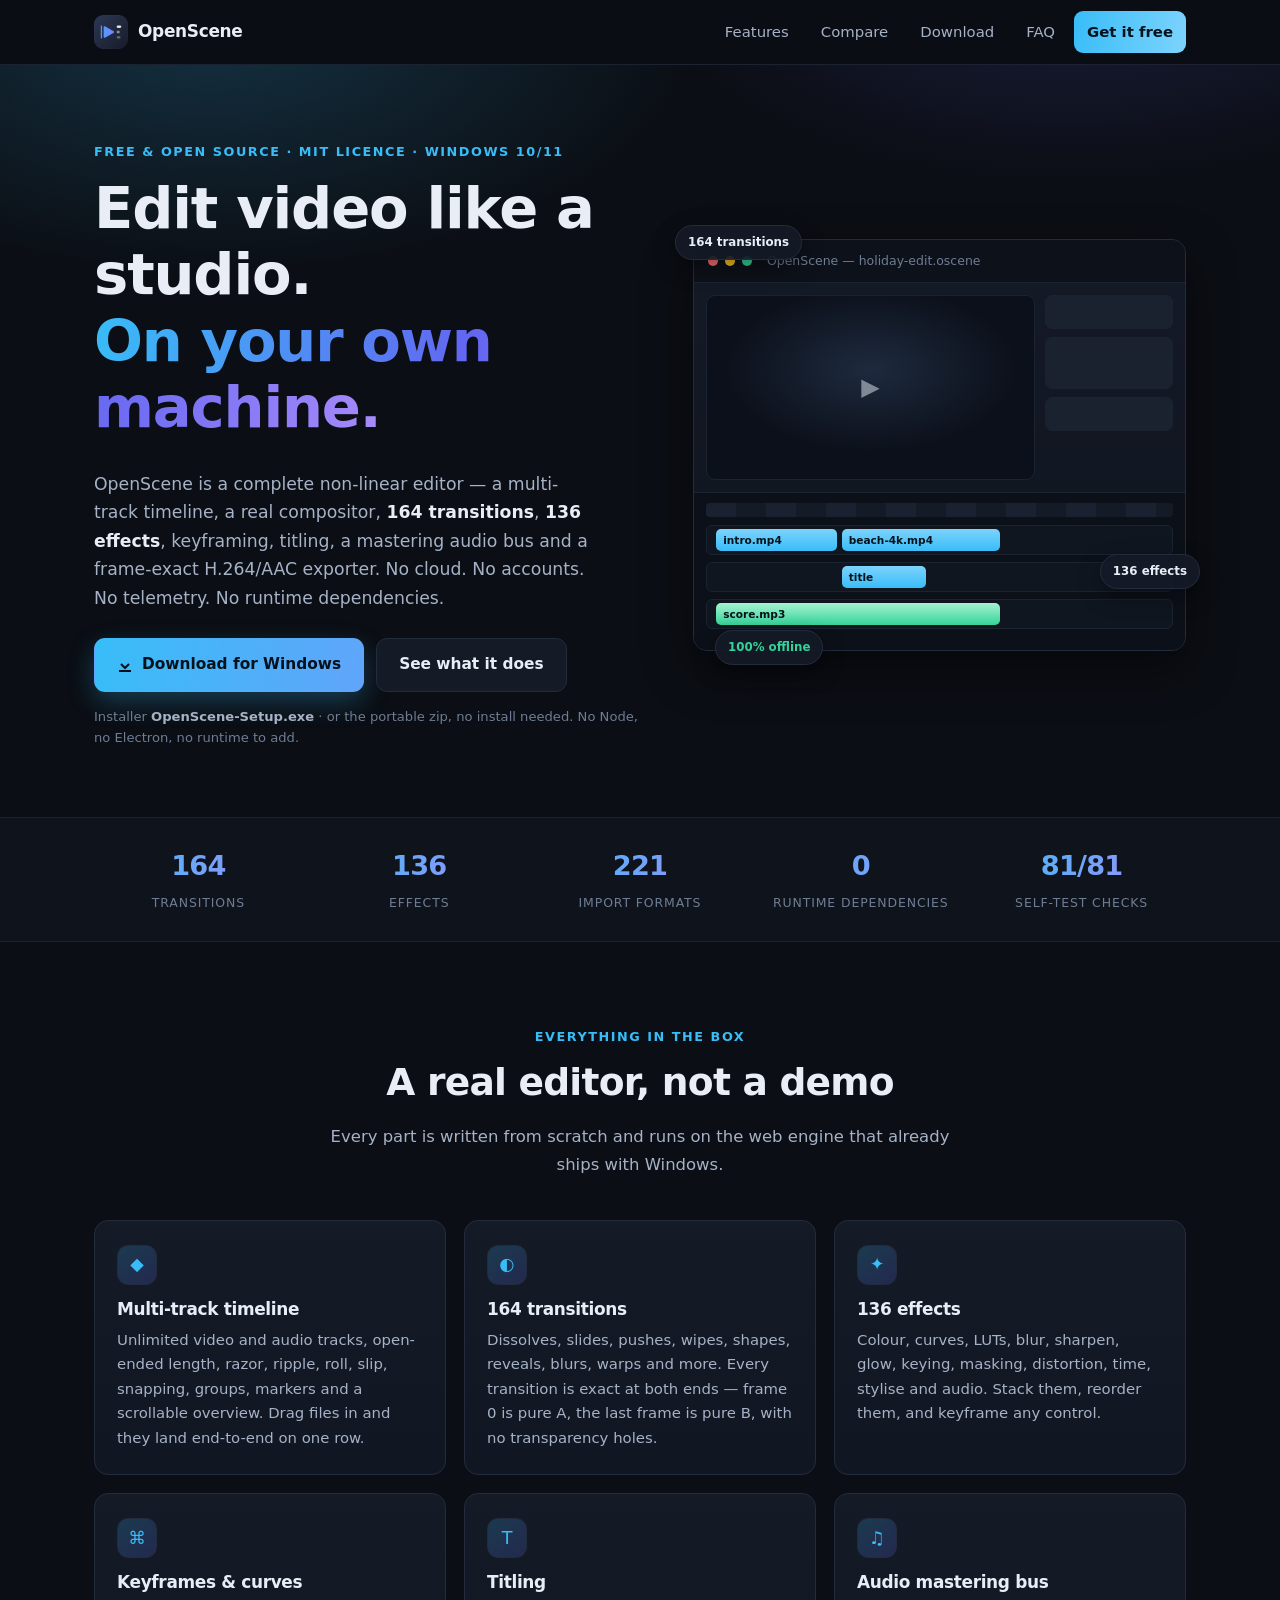
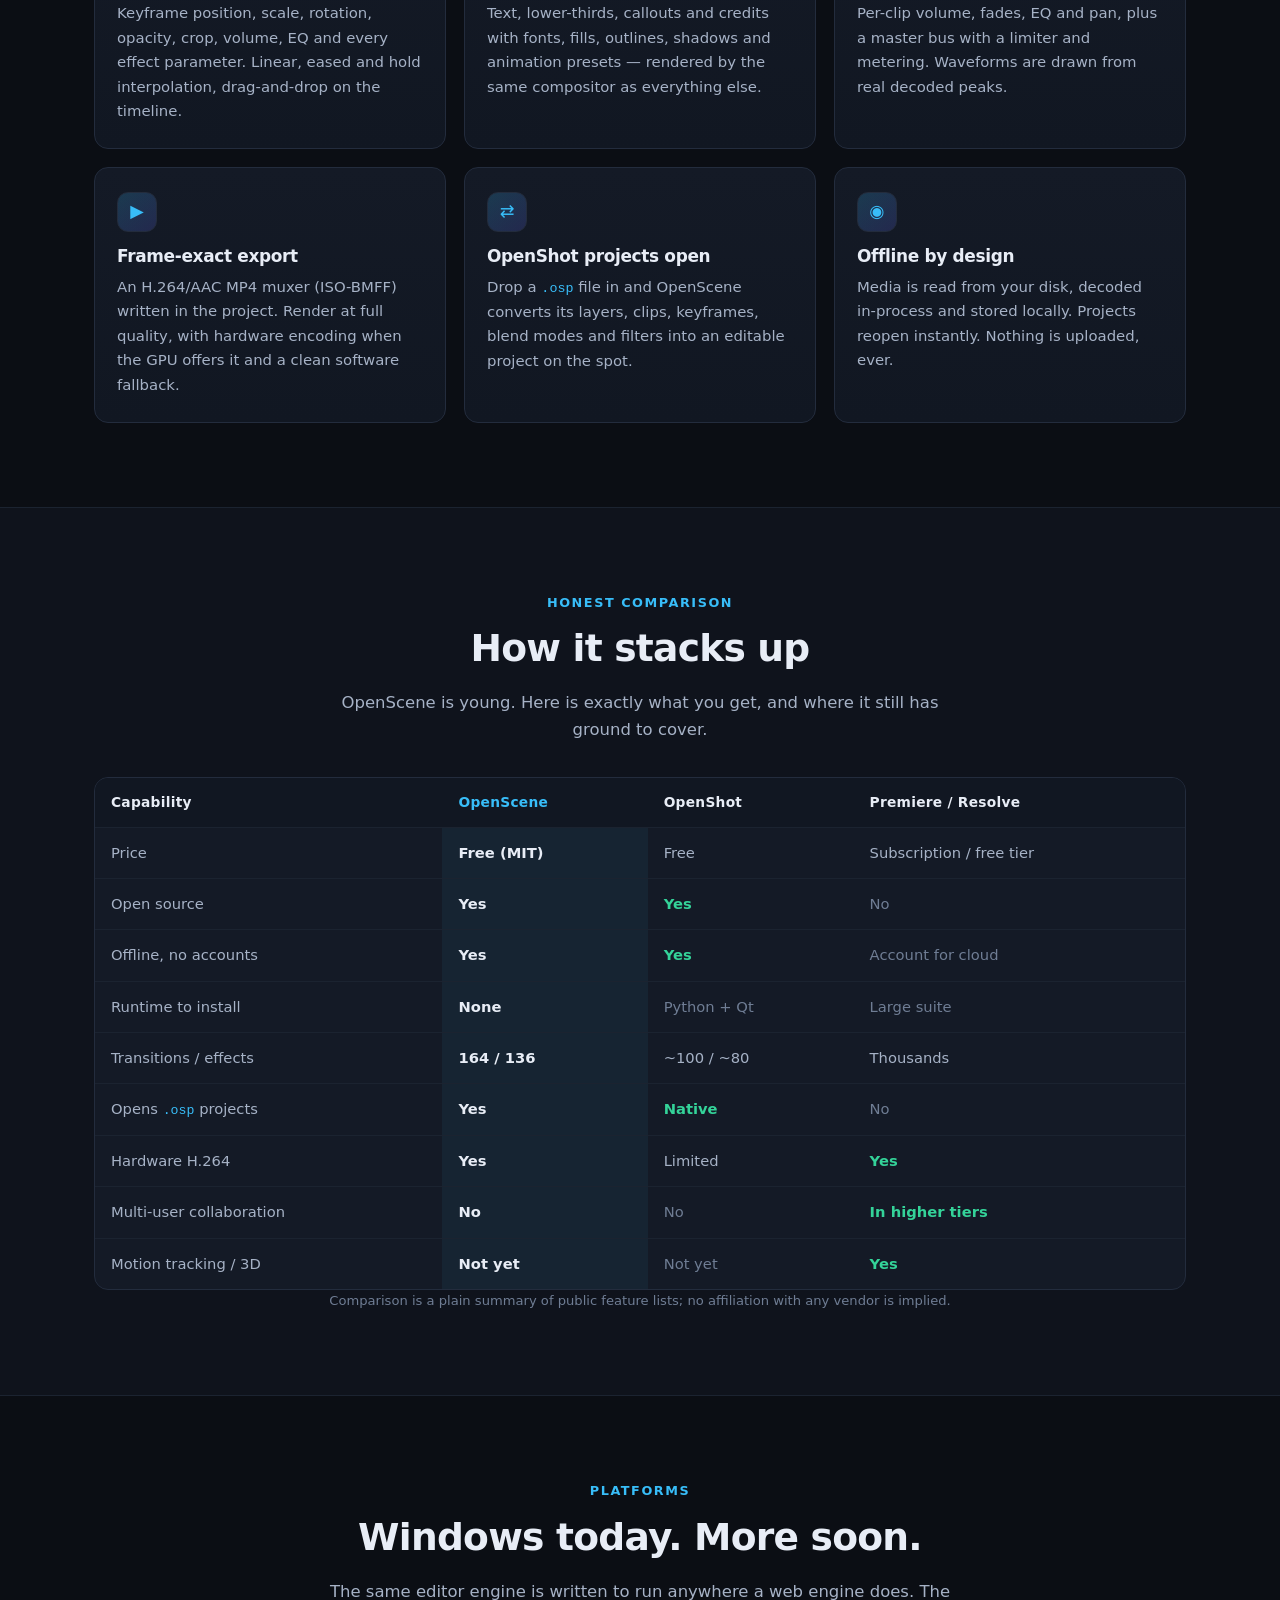
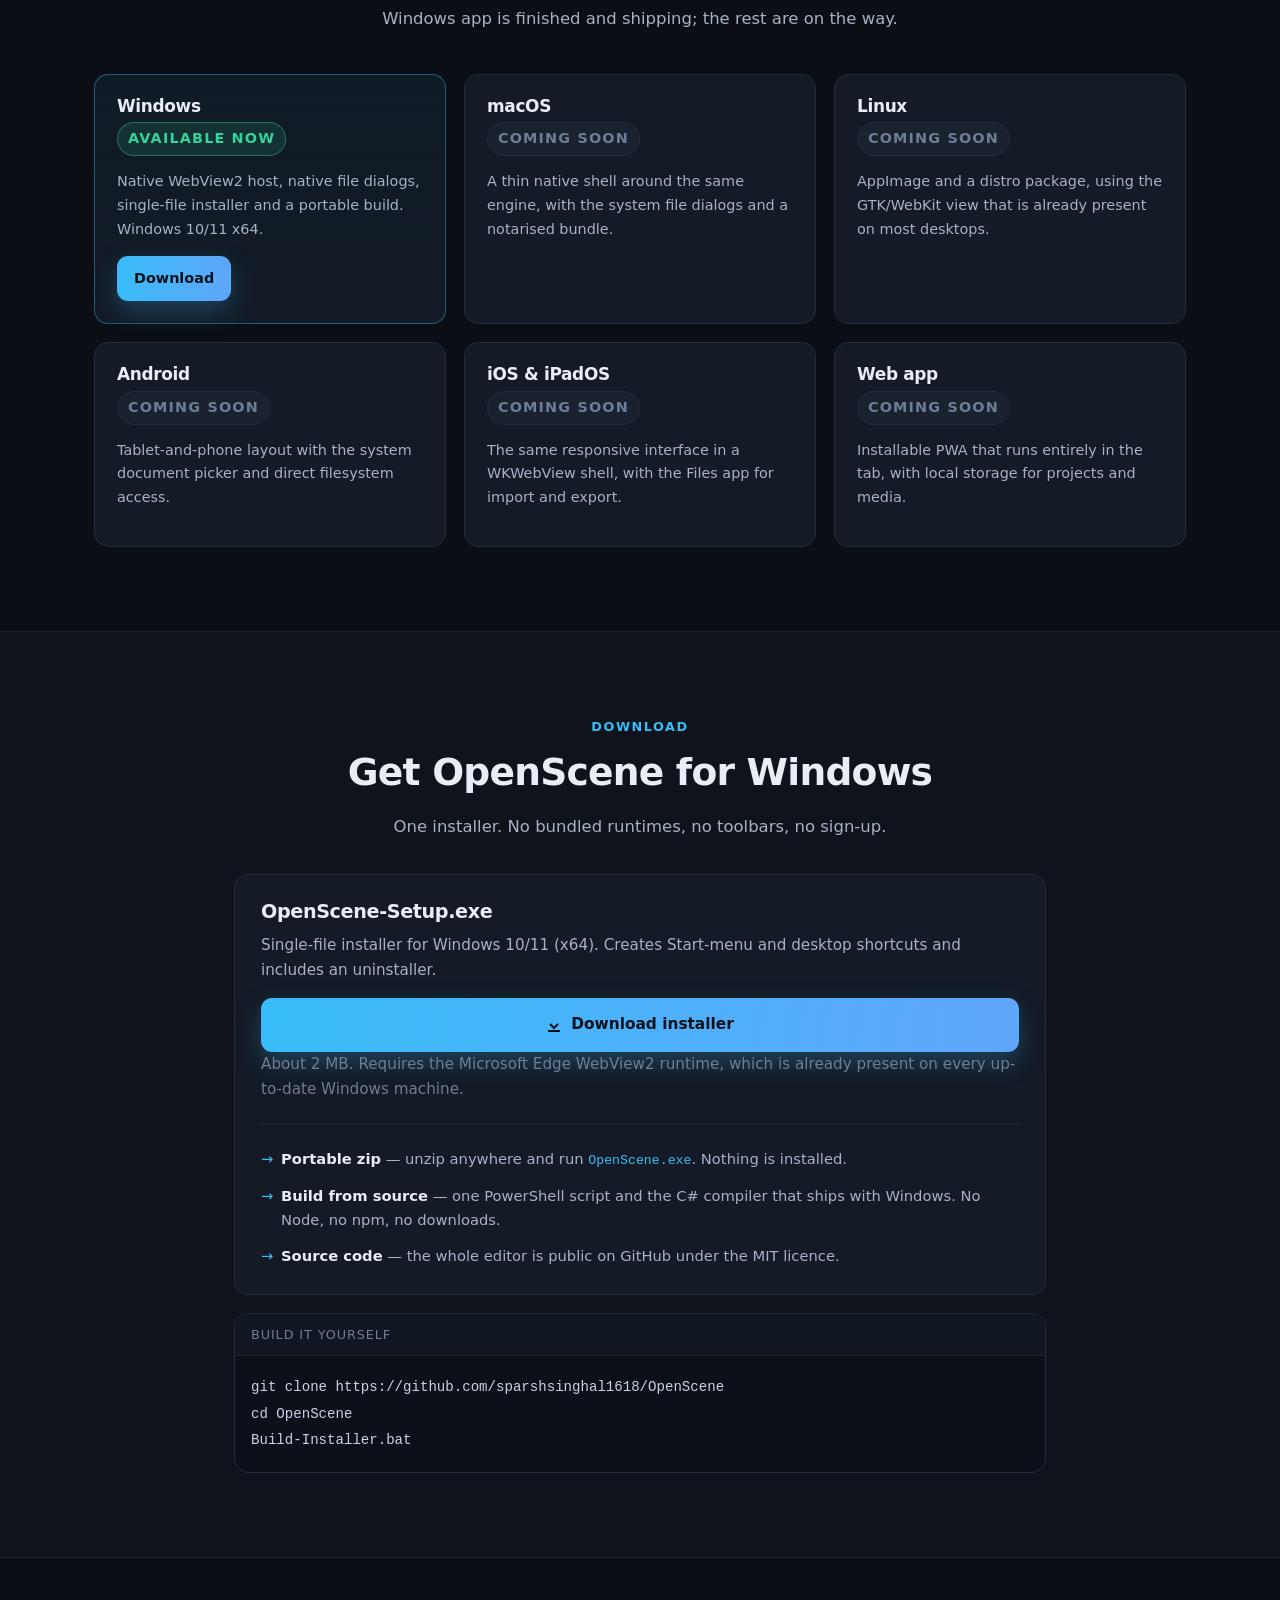
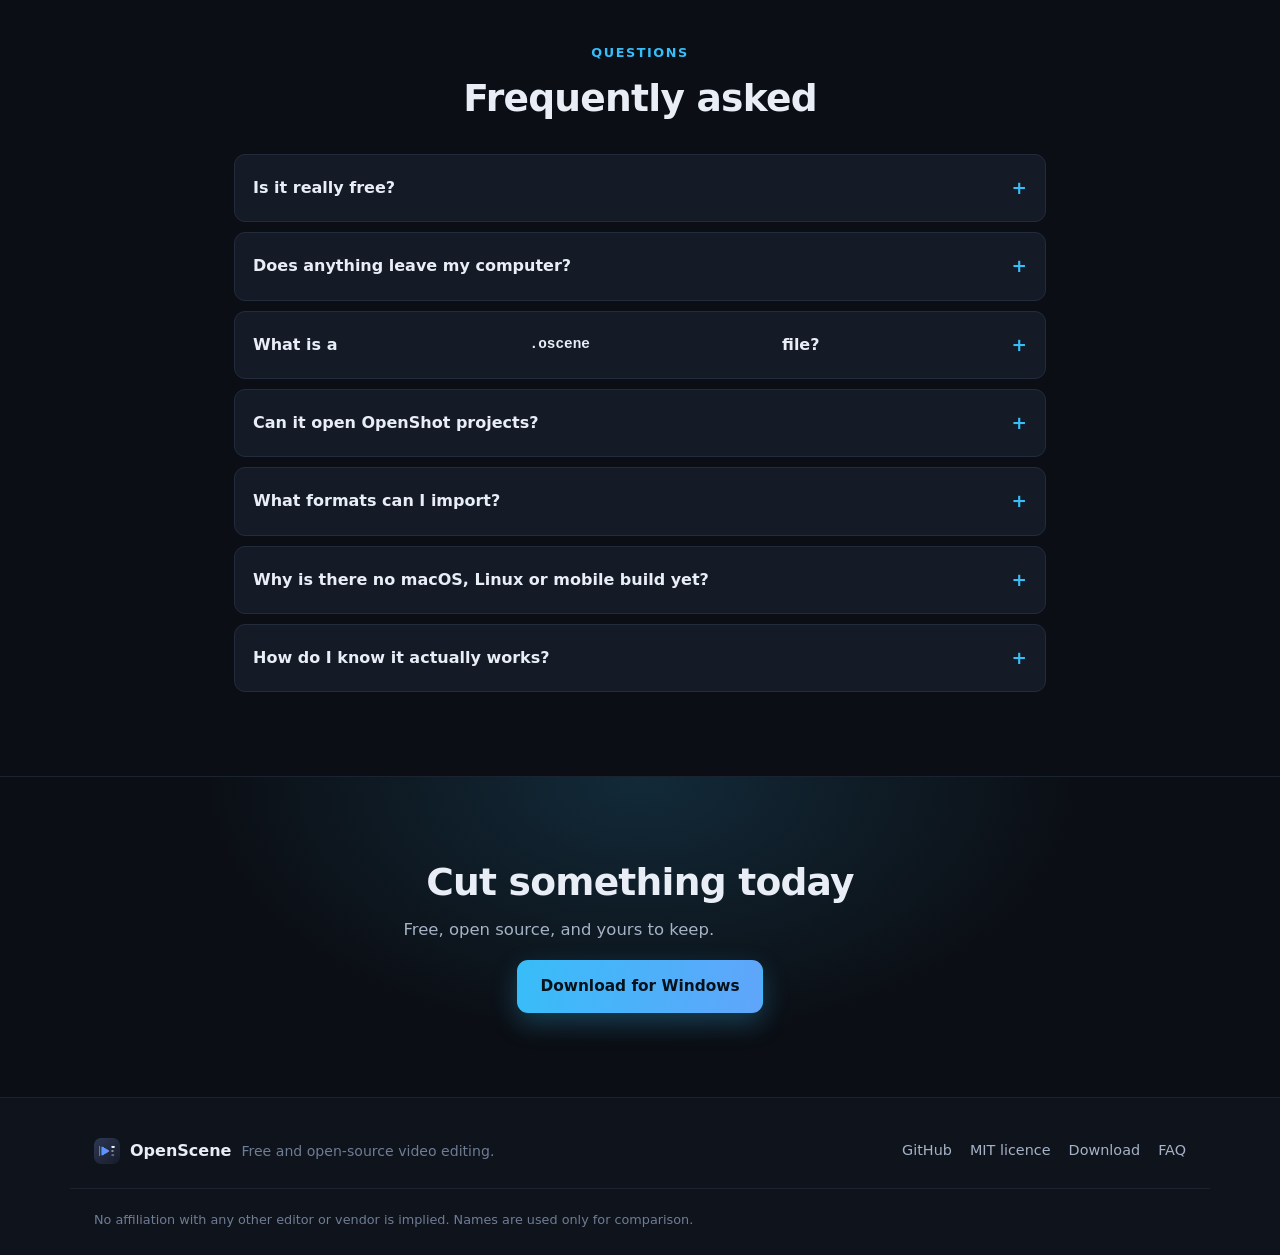
==== docs/index.html @ e3629091 "Move website to docs/ so GitHub Pages can serve it" ====
<!DOCTYPE html>
<html lang="en">
<head>
<meta charset="utf-8" />
<meta name="viewport" content="width=device-width, initial-scale=1, viewport-fit=cover" />
<title>OpenScene — free, open-source video editor for Windows</title>
<meta name="description" content="OpenScene is a free, open-source, professional non-linear video editor for Windows. 164 transitions, 136 effects, keyframing, titling, a mastering audio bus and a frame-exact H.264/AAC exporter — all offline, with zero runtime dependencies." />
<meta name="theme-color" content="#0b0e14" />
<meta property="og:title" content="OpenScene — free, open-source video editor for Windows" />
<meta property="og:description" content="A complete NLE that runs entirely on your PC. No cloud, no accounts, no telemetry, no runtime dependencies." />
<meta property="og:type" content="website" />
<meta property="og:image" content="icons/icon-512.png" />
<link rel="icon" href="icons/favicon-32.png" sizes="32x32" />
<link rel="icon" href="icons/favicon-16.png" sizes="16x16" />
<link rel="apple-touch-icon" href="icons/apple-touch-icon-180.png" />
<link rel="stylesheet" href="site.css" />
</head>
<body>

<a class="skip" href="#main">Skip to content</a>

<header class="top" id="top">
  <div class="wrap top-in">
    <a class="brand" href="#top">
      <img src="icons/icon-192.png" width="34" height="34" alt="" />
      <span class="brand-name">OpenScene</span>
    </a>
    <nav class="nav" aria-label="Primary">
      <a href="#features">Features</a>
      <a href="#compare">Compare</a>
      <a href="#download">Download</a>
      <a href="#faq">FAQ</a>
      <a class="nav-cta" href="#download">Get it free</a>
    </nav>
    <button class="menu-btn" id="menuBtn" aria-expanded="false" aria-controls="mobileNav" aria-label="Open menu">
      <span></span><span></span><span></span>
    </button>
  </div>
  <div class="mobile-nav" id="mobileNav" hidden>
    <a href="#features">Features</a>
    <a href="#compare">Compare</a>
    <a href="#download">Download</a>
    <a href="#faq">FAQ</a>
  </div>
</header>

<main id="main">

<!-- ------------------------------------------------ hero -->
<section class="hero">
  <div class="wrap hero-in">
    <div class="hero-copy">
      <p class="eyebrow">Free &amp; open source · MIT licence · Windows 10/11</p>
      <h1>Edit video like a studio.<br /><span class="grad">On your own machine.</span></h1>
      <p class="lede">
        OpenScene is a complete non-linear editor — a multi-track timeline, a real
        compositor, <b>164 transitions</b>, <b>136 effects</b>, keyframing, titling, a
        mastering audio bus and a frame-exact H.264/AAC exporter. No cloud. No accounts.
        No telemetry. No runtime dependencies.
      </p>
      <div class="hero-actions">
        <a class="btn primary" href="#download">
          <svg viewBox="0 0 16 16" width="16" height="16" aria-hidden="true"><path fill="currentColor" d="M8 1v8.6L4.7 6.3 3.3 7.7 8 12.4l4.7-4.7-1.4-1.4L8 9.6V1zM2 13h12v2H2z"/></svg>
          Download for Windows
        </a>
        <a class="btn ghost" href="#features">See what it does</a>
      </div>
      <p class="micro">Installer <b>OpenScene-Setup.exe</b> · or the portable zip, no install needed. No Node, no Electron, no runtime to add.</p>
    </div>

    <div class="hero-art" aria-hidden="true">
      <div class="app-mock">
        <div class="mock-bar"><i></i><i></i><i></i><span>OpenScene — holiday-edit.oscene</span></div>
        <div class="mock-body">
          <div class="mock-preview"><span class="play">▶</span></div>
          <div class="mock-side">
            <div class="mrow"></div><div class="mrow"></div><div class="mrow"></div>
          </div>
        </div>
        <div class="mock-tl">
          <div class="tk"></div>
          <div class="track"><span class="clip v" style="left:2%;width:26%">intro.mp4</span><span class="clip v" style="left:29%;width:34%">beach-4k.mp4</span></div>
          <div class="track"><span class="clip v" style="left:29%;width:18%">title</span></div>
          <div class="track"><span class="clip a" style="left:2%;width:61%">score.mp3</span></div>
        </div>
      </div>
      <div class="badge-float b1">164 transitions</div>
      <div class="badge-float b2">136 effects</div>
      <div class="badge-float b3">100% offline</div>
    </div>
  </div>
</section>

<!-- ------------------------------------------------ stats strip -->
<section class="strip">
  <div class="wrap strip-in">
    <div><b>164</b><span>transitions</span></div>
    <div><b>136</b><span>effects</span></div>
    <div><b>221</b><span>import formats</span></div>
    <div><b>0</b><span>runtime dependencies</span></div>
    <div><b>81/81</b><span>self-test checks</span></div>
  </div>
</section>

<!-- ------------------------------------------------ features -->
<section class="section" id="features">
  <div class="wrap">
    <p class="eyebrow center">Everything in the box</p>
    <h2 class="center">A real editor, not a demo</h2>
    <p class="sub center">Every part is written from scratch and runs on the web engine that already ships with Windows.</p>

    <div class="grid">
      <article class="card">
        <div class="ico">◆</div>
        <h3>Multi-track timeline</h3>
        <p>Unlimited video and audio tracks, open-ended length, razor, ripple, roll, slip, snapping, groups, markers and a scrollable overview. Drag files in and they land end-to-end on one row.</p>
      </article>
      <article class="card">
        <div class="ico">◐</div>
        <h3>164 transitions</h3>
        <p>Dissolves, slides, pushes, wipes, shapes, reveals, blurs, warps and more. Every transition is exact at both ends — frame 0 is pure A, the last frame is pure B, with no transparency holes.</p>
      </article>
      <article class="card">
        <div class="ico">✦</div>
        <h3>136 effects</h3>
        <p>Colour, curves, LUTs, blur, sharpen, glow, keying, masking, distortion, time, stylise and audio. Stack them, reorder them, and keyframe any control.</p>
      </article>
      <article class="card">
        <div class="ico">⌘</div>
        <h3>Keyframes &amp; curves</h3>
        <p>Keyframe position, scale, rotation, opacity, crop, volume, EQ and every effect parameter. Linear, eased and hold interpolation, drag-and-drop on the timeline.</p>
      </article>
      <article class="card">
        <div class="ico">T</div>
        <h3>Titling</h3>
        <p>Text, lower-thirds, callouts and credits with fonts, fills, outlines, shadows and animation presets — rendered by the same compositor as everything else.</p>
      </article>
      <article class="card">
        <div class="ico">♫</div>
        <h3>Audio mastering bus</h3>
        <p>Per-clip volume, fades, EQ and pan, plus a master bus with a limiter and metering. Waveforms are drawn from real decoded peaks.</p>
      </article>
      <article class="card">
        <div class="ico">▶</div>
        <h3>Frame-exact export</h3>
        <p>An H.264/AAC MP4 muxer (ISO-BMFF) written in the project. Render at full quality, with hardware encoding when the GPU offers it and a clean software fallback.</p>
      </article>
      <article class="card">
        <div class="ico">⇄</div>
        <h3>OpenShot projects open</h3>
        <p>Drop a <code>.osp</code> file in and OpenScene converts its layers, clips, keyframes, blend modes and filters into an editable project on the spot.</p>
      </article>
      <article class="card">
        <div class="ico">◉</div>
        <h3>Offline by design</h3>
        <p>Media is read from your disk, decoded in-process and stored locally. Projects reopen instantly. Nothing is uploaded, ever.</p>
      </article>
    </div>
  </div>
</section>

<!-- ------------------------------------------------ compare -->
<section class="section alt" id="compare">
  <div class="wrap">
    <p class="eyebrow center">Honest comparison</p>
    <h2 class="center">How it stacks up</h2>
    <p class="sub center">OpenScene is young. Here is exactly what you get, and where it still has ground to cover.</p>
    <div class="tablewrap">
      <table class="cmp">
        <thead>
          <tr><th>Capability</th><th class="us">OpenScene</th><th>OpenShot</th><th>Premiere / Resolve</th></tr>
        </thead>
        <tbody>
          <tr><td>Price</td><td class="us">Free (MIT)</td><td>Free</td><td>Subscription / free tier</td></tr>
          <tr><td>Open source</td><td class="us yes">Yes</td><td class="yes">Yes</td><td class="no">No</td></tr>
          <tr><td>Offline, no accounts</td><td class="us yes">Yes</td><td class="yes">Yes</td><td class="no dont">Account for cloud</td></tr>
          <tr><td>Runtime to install</td><td class="us yes">None</td><td class="no">Python + Qt</td><td class="no">Large suite</td></tr>
          <tr><td>Transitions / effects</td><td class="us">164 / 136</td><td>~100 / ~80</td><td>Thousands</td></tr>
          <tr><td>Opens <code>.osp</code> projects</td><td class="us yes">Yes</td><td class="yes">Native</td><td class="no">No</td></tr>
          <tr><td>Hardware H.264</td><td class="us yes">Yes</td><td>Limited</td><td class="yes">Yes</td></tr>
          <tr><td>Multi-user collaboration</td><td class="us no">No</td><td class="no">No</td><td class="yes">In higher tiers</td></tr>
          <tr><td>Motion tracking / 3D</td><td class="us no">Not yet</td><td class="no">Not yet</td><td class="yes">Yes</td></tr>
        </tbody>
      </table>
    </div>
    <p class="micro center">Comparison is a plain summary of public feature lists; no affiliation with any vendor is implied.</p>
  </div>
</section>

<!-- ------------------------------------------------ platforms -->
<section class="section" id="platforms">
  <div class="wrap">
    <p class="eyebrow center">Platforms</p>
    <h2 class="center">Windows today. More soon.</h2>
    <p class="sub center">The same editor engine is written to run anywhere a web engine does. The Windows app is finished and shipping; the rest are on the way.</p>
    <div class="plats">
      <div class="plat ready">
        <h3>Windows</h3>
        <p class="tag ok">Available now</p>
        <p>Native WebView2 host, native file dialogs, single-file installer and a portable build. Windows 10/11 x64.</p>
        <a class="btn small primary" href="#download">Download</a>
      </div>
      <div class="plat">
        <h3>macOS</h3>
        <p class="tag">Coming soon</p>
        <p>A thin native shell around the same engine, with the system file dialogs and a notarised bundle.</p>
      </div>
      <div class="plat">
        <h3>Linux</h3>
        <p class="tag">Coming soon</p>
        <p>AppImage and a distro package, using the GTK/WebKit view that is already present on most desktops.</p>
      </div>
      <div class="plat">
        <h3>Android</h3>
        <p class="tag">Coming soon</p>
        <p>Tablet-and-phone layout with the system document picker and direct filesystem access.</p>
      </div>
      <div class="plat">
        <h3>iOS &amp; iPadOS</h3>
        <p class="tag">Coming soon</p>
        <p>The same responsive interface in a WKWebView shell, with the Files app for import and export.</p>
      </div>
      <div class="plat">
        <h3>Web app</h3>
        <p class="tag">Coming soon</p>
        <p>Installable PWA that runs entirely in the tab, with local storage for projects and media.</p>
      </div>
    </div>
  </div>
</section>

<!-- ------------------------------------------------ download -->
<section class="section alt" id="download">
  <div class="wrap narrow">
    <p class="eyebrow center">Download</p>
    <h2 class="center">Get OpenScene for Windows</h2>
    <p class="sub center">One installer. No bundled runtimes, no toolbars, no sign-up.</p>

    <div class="dl">
      <div class="dl-main">
        <h3>OpenScene-Setup.exe</h3>
        <p>Single-file installer for Windows 10/11 (x64). Creates Start-menu and desktop shortcuts and includes an uninstaller.</p>
        <a class="btn primary wide" href="https://github.com/sparshsinghal1618/OpenScene/releases/latest">
          <svg viewBox="0 0 16 16" width="16" height="16" aria-hidden="true"><path fill="currentColor" d="M8 1v8.6L4.7 6.3 3.3 7.7 8 12.4l4.7-4.7-1.4-1.4L8 9.6V1zM2 13h12v2H2z"/></svg>
          Download installer
        </a>
        <p class="micro">About 2 MB. Requires the Microsoft Edge WebView2 runtime, which is already present on every up-to-date Windows machine.</p>
      </div>
      <ul class="dl-alt">
        <li><b>Portable zip</b> — unzip anywhere and run <code>OpenScene.exe</code>. Nothing is installed.</li>
        <li><b>Build from source</b> — one PowerShell script and the C# compiler that ships with Windows. No Node, no npm, no downloads.</li>
        <li><b>Source code</b> — the whole editor is public on GitHub under the MIT licence.</li>
      </ul>
    </div>

    <div class="cmd">
      <div class="cmd-head"><span>Build it yourself</span></div>
      <pre><code>git clone https://github.com/sparshsinghal1618/OpenScene
cd OpenScene
Build-Installer.bat</code></pre>
    </div>
  </div>
</section>

<!-- ------------------------------------------------ faq -->
<section class="section" id="faq">
  <div class="wrap narrow">
    <p class="eyebrow center">Questions</p>
    <h2 class="center">Frequently asked</h2>
    <div class="faq">
      <details>
        <summary>Is it really free?</summary>
        <p>Yes. OpenScene is released under the MIT licence. Use it commercially, modify it, ship it — no cost and no permission needed.</p>
      </details>
      <details>
        <summary>Does anything leave my computer?</summary>
        <p>No. OpenScene never makes a network request. Media is read from your disk, decoded in-process, and stored locally so projects reopen instantly.</p>
      </details>
      <details>
        <summary>What is a <code>.oscene</code> file?</summary>
        <p>It is OpenScene's own project format — plain JSON, so it is inspectable and diff-friendly. Older <code>.osceneproj</code> files still open.</p>
      </details>
      <details>
        <summary>Can it open OpenShot projects?</summary>
        <p>Yes. Open a <code>.osp</code> file and OpenScene converts its layers, clips, keyframes, blend modes and filters into an editable project. Anything it cannot map is counted and reported rather than silently dropped.</p>
      </details>
      <details>
        <summary>What formats can I import?</summary>
        <p>Every container and codec the underlying web engine can decode — 221 extensions across video, audio and images, with a clear message when a codec is genuinely unsupported. Just drop files onto the window.</p>
      </details>
      <details>
        <summary>Why is there no macOS, Linux or mobile build yet?</summary>
        <p>The editor engine is written to be platform-neutral and already runs in a plain browser tab. Those targets need their own thin native shells and, for the mobile stores, signing and store review. They are marked coming soon on this page.</p>
      </details>
      <details>
        <summary>How do I know it actually works?</summary>
        <p>It ships with an end-to-end acceptance suite that exercises the model, the compositor, the exporter, the muxer and the project formats. It currently reports 81 passed, 0 failed — you can run it from the Help menu.</p>
      </details>
    </div>
  </div>
</section>

<!-- ------------------------------------------------ cta -->
<section class="cta">
  <div class="wrap narrow center">
    <h2>Cut something today</h2>
    <p class="sub">Free, open source, and yours to keep.</p>
    <a class="btn primary" href="#download">Download for Windows</a>
  </div>
</section>

</main>

<footer class="foot">
  <div class="wrap foot-in">
    <div class="foot-brand">
      <img src="icons/icon-192.png" width="26" height="26" alt="" />
      <b>OpenScene</b>
      <span>Free and open-source video editing.</span>
    </div>
    <div class="foot-links">
      <a href="https://github.com/sparshsinghal1618/OpenScene">GitHub</a>
      <a href="https://github.com/sparshsinghal1618/OpenScene/blob/master/LICENSE">MIT licence</a>
      <a href="#download">Download</a>
      <a href="#faq">FAQ</a>
    </div>
  </div>
  <div class="wrap foot-fine">
    <p>No affiliation with any other editor or vendor is implied. Names are used only for comparison.</p>
  </div>
</footer>

<script>
(function () {
  var btn = document.getElementById('menuBtn');
  var nav = document.getElementById('mobileNav');
  if (btn && nav) {
    btn.addEventListener('click', function () {
      var open = nav.hasAttribute('hidden');
      if (open) { nav.removeAttribute('hidden'); } else { nav.setAttribute('hidden', ''); }
      btn.setAttribute('aria-expanded', open ? 'true' : 'false');
    });
    nav.addEventListener('click', function (e) {
      if (e.target.tagName === 'A') { nav.setAttribute('hidden', ''); btn.setAttribute('aria-expanded', 'false'); }
    });
  }
  // Reveal on scroll
  var io = 'IntersectionObserver' in window ? new IntersectionObserver(function (es) {
    es.forEach(function (e) { if (e.isIntersecting) { e.target.classList.add('in'); io.unobserve(e.target); } });
  }, { rootMargin: '0px 0px -8% 0px' }) : null;
  document.querySelectorAll('.card, .plat, .faq details, .dl, .cmp').forEach(function (el) {
    if (!io) { el.classList.add('in'); return; }
    el.classList.add('reveal'); io.observe(el);
  });
})();
</script>
</body>
</html>
---- docs/site.css ----
/* ============================================================
   OpenScene website
   Plain CSS, no frameworks, no build step.
   ============================================================ */

:root {
  --bg:        #0b0e14;
  --bg-2:      #0f131c;
  --panel:     #141a26;
  --panel-2:   #1a2230;
  --line:      #232c3d;
  --line-soft: #1b2330;
  --ink:       #e8edf6;
  --ink-2:     #a6b2c6;
  --ink-3:     #6f7d94;
  --brand:     #38bdf8;
  --brand-2:   #6366f1;
  --accent:    #f59e0b;
  --ok:        #34d399;
  --radius:    14px;
  --shadow:    0 18px 50px rgba(0,0,0,.45);
  --wrap:      1140px;
}

* { box-sizing: border-box; }

html { scroll-behavior: smooth; -webkit-text-size-adjust: 100%; }

body {
  margin: 0;
  background: var(--bg);
  color: var(--ink);
  font: 16px/1.65 "Segoe UI", Inter, system-ui, -apple-system, "Helvetica Neue", Arial, sans-serif;
  font-synthesis-weight: none;
  -webkit-font-smoothing: antialiased;
  overflow-x: hidden;
}

img { max-width: 100%; display: block; }
a { color: inherit; text-decoration: none; }
code { font-family: "Cascadia Code", Consolas, "SF Mono", Menlo, monospace; font-size: .9em; }

h1, h2, h3 { line-height: 1.15; margin: 0 0 .5em; letter-spacing: -.02em; }
h1 { font-size: clamp(2.1rem, 5.4vw, 3.6rem); font-weight: 800; }
h2 { font-size: clamp(1.6rem, 3.4vw, 2.35rem); font-weight: 800; }
h3 { font-size: 1.06rem; font-weight: 700; }
p  { margin: 0 0 1em; color: var(--ink-2); }

.wrap { width: 100%; max-width: var(--wrap); margin: 0 auto; padding: 0 24px; }
.wrap.narrow { max-width: 860px; }
.center { text-align: center; }
.grad {
  background: linear-gradient(100deg, var(--brand), var(--brand-2) 55%, #a78bfa);
  -webkit-background-clip: text; background-clip: text; color: transparent;
}

.skip {
  position: absolute; left: -999px; top: 0; z-index: 100;
  background: var(--brand); color: #06121c; padding: 10px 16px; border-radius: 0 0 8px 0;
}
.skip:focus { left: 0; }

:focus-visible { outline: 2px solid var(--brand); outline-offset: 3px; border-radius: 6px; }

/* ------------------------------------------------ header */
.top {
  position: sticky; top: 0; z-index: 50;
  background: rgba(11,14,20,.82);
  backdrop-filter: saturate(150%) blur(12px);
  -webkit-backdrop-filter: saturate(150%) blur(12px);
  border-bottom: 1px solid var(--line-soft);
}
.top-in { display: flex; align-items: center; gap: 20px; height: 64px; }
.brand { display: flex; align-items: center; gap: 10px; font-weight: 800; letter-spacing: -.02em; }
.brand img { border-radius: 9px; }
.brand-name { font-size: 1.06rem; }

.nav { margin-left: auto; display: flex; align-items: center; gap: 6px; }
.nav a {
  padding: 9px 13px; border-radius: 9px; font-size: .93rem; color: var(--ink-2);
  transition: color .16s, background .16s;
}
.nav a:hover { color: var(--ink); background: var(--panel); }
.nav-cta {
  color: #05121b !important; font-weight: 700;
  background: linear-gradient(100deg, var(--brand), #7dd3fc) !important;
}
.nav-cta:hover { filter: brightness(1.07); }

.menu-btn {
  margin-left: auto; display: none; flex-direction: column; gap: 4px;
  background: var(--panel); border: 1px solid var(--line); border-radius: 9px;
  padding: 10px; cursor: pointer;
}
.menu-btn span { display: block; width: 18px; height: 2px; background: var(--ink-2); border-radius: 2px; }

.mobile-nav {
  display: none; flex-direction: column; gap: 2px;
  padding: 10px 24px 18px; border-top: 1px solid var(--line-soft);
  background: var(--bg-2);
}
.mobile-nav a { padding: 12px 4px; border-radius: 8px; color: var(--ink-2); }
.mobile-nav a:hover { background: var(--panel); color: var(--ink); }

/* ------------------------------------------------ buttons */
.btn {
  display: inline-flex; align-items: center; justify-content: center; gap: 9px;
  padding: 13px 22px; border-radius: 11px; font-weight: 700; font-size: .96rem;
  border: 1px solid transparent; cursor: pointer;
  transition: transform .14s, filter .14s, background .16s, border-color .16s;
}
.btn:active { transform: translateY(1px); }
.btn.primary {
  background: linear-gradient(100deg, var(--brand), #60a5fa);
  color: #05121b; box-shadow: 0 10px 26px rgba(56,189,248,.26);
}
.btn.primary:hover { filter: brightness(1.08); }
.btn.ghost { border-color: var(--line); color: var(--ink); background: var(--panel); }
.btn.ghost:hover { border-color: #33405a; background: var(--panel-2); }
.btn.small { padding: 10px 16px; font-size: .9rem; }
.btn.wide { width: 100%; }

/* ------------------------------------------------ hero */
.hero { position: relative; padding: 76px 0 68px; overflow: hidden; }
.hero::before {
  content: ""; position: absolute; inset: -30% -10% auto -10%; height: 620px;
  background:
    radial-gradient(46% 58% at 22% 30%, rgba(56,189,248,.20), transparent 70%),
    radial-gradient(40% 52% at 78% 18%, rgba(99,102,241,.20), transparent 72%);
  pointer-events: none;
}
.hero-in {
  position: relative; display: grid; grid-template-columns: 1.05fr .95fr;
  gap: 54px; align-items: center;
}
.eyebrow {
  font-size: .8rem; font-weight: 700; letter-spacing: .12em; text-transform: uppercase;
  color: var(--brand); margin: 0 0 14px;
}
.lede { font-size: 1.08rem; max-width: 46ch; }
.lede b { color: var(--ink); }
.hero-actions { display: flex; gap: 12px; flex-wrap: wrap; margin: 26px 0 14px; }
.micro { font-size: .82rem; color: var(--ink-3); margin: 0; }
.micro b { color: var(--ink-2); }

/* app mock */
.hero-art { position: relative; }
.app-mock {
  border: 1px solid var(--line); border-radius: var(--radius);
  background: linear-gradient(180deg, var(--panel), #10151f);
  box-shadow: var(--shadow); overflow: hidden;
}
.mock-bar {
  display: flex; align-items: center; gap: 7px;
  padding: 11px 14px; border-bottom: 1px solid var(--line-soft); background: #0d1119;
}
.mock-bar i { width: 10px; height: 10px; border-radius: 50%; background: #2a3444; }
.mock-bar i:first-child { background: #f87171; }
.mock-bar i:nth-child(2) { background: #fbbf24; }
.mock-bar i:nth-child(3) { background: #34d399; }
.mock-bar span { margin-left: 8px; font-size: .78rem; color: var(--ink-3); }
.mock-body { display: grid; grid-template-columns: 1fr 128px; gap: 10px; padding: 12px; }
.mock-preview {
  aspect-ratio: 16/9; border-radius: 9px;
  background: radial-gradient(60% 60% at 50% 40%, #1d2a3e, #0c101a 75%);
  border: 1px solid var(--line-soft); display: grid; place-items: center;
}
.play { font-size: 1.5rem; color: rgba(232,237,246,.5); }
.mock-side { display: flex; flex-direction: column; gap: 8px; }
.mrow { height: 34px; border-radius: 7px; background: var(--panel-2); border: 1px solid var(--line-soft); }
.mrow:nth-child(2) { height: 52px; }

.mock-tl { border-top: 1px solid var(--line-soft); padding: 10px 12px 14px; background: #0c1018; }
.tk { height: 14px; border-radius: 4px; background: repeating-linear-gradient(90deg,#1a2130 0 30px,#141a26 30px 60px); margin-bottom: 8px; }
.track { position: relative; height: 30px; margin-bottom: 7px; border-radius: 6px; background: #101620; border: 1px solid var(--line-soft); }
.clip {
  position: absolute; top: 3px; bottom: 3px; border-radius: 5px;
  font-size: .66rem; color: #04121b; font-weight: 700; padding: 0 7px;
  display: flex; align-items: center; overflow: hidden; white-space: nowrap;
}
.clip.v { background: linear-gradient(180deg,#7dd3fc,#38bdf8); }
.clip.a { background: linear-gradient(180deg,#a7f3d0,#34d399); }

.badge-float {
  position: absolute; font-size: .74rem; font-weight: 700;
  padding: 7px 12px; border-radius: 999px;
  background: rgba(20,26,38,.92); border: 1px solid var(--line);
  color: var(--ink); box-shadow: 0 8px 22px rgba(0,0,0,.4);
  animation: float 6s ease-in-out infinite;
}
.badge-float.b1 { top: -14px; left: -18px; }
.badge-float.b2 { bottom: 62px; right: -14px; animation-delay: 1.4s; }
.badge-float.b3 { bottom: -14px; left: 22px; animation-delay: 2.8s; color: var(--ok); }
@keyframes float { 0%,100% { transform: translateY(0); } 50% { transform: translateY(-7px); } }

/* ------------------------------------------------ strip */
.strip { border-top: 1px solid var(--line-soft); border-bottom: 1px solid var(--line-soft); background: var(--bg-2); }
.strip-in { display: grid; grid-template-columns: repeat(5, 1fr); gap: 12px; padding: 26px 24px; }
.strip-in div { text-align: center; }
.strip-in b { display: block; font-size: 1.7rem; font-weight: 800; letter-spacing: -.03em;
  background: linear-gradient(100deg,var(--brand),#a78bfa); -webkit-background-clip: text; background-clip: text; color: transparent; }
.strip-in span { font-size: .78rem; color: var(--ink-3); text-transform: uppercase; letter-spacing: .07em; }

/* ------------------------------------------------ sections */
.section { padding: 84px 0; }
.section.alt { background: var(--bg-2); border-top: 1px solid var(--line-soft); border-bottom: 1px solid var(--line-soft); }
.sub { font-size: 1.03rem; max-width: 62ch; }
.sub.center { margin-left: auto; margin-right: auto; }

/* cards */
.grid { display: grid; grid-template-columns: repeat(3, 1fr); gap: 18px; margin-top: 42px; }
.card {
  background: linear-gradient(180deg, var(--panel), #111722);
  border: 1px solid var(--line); border-radius: var(--radius);
  padding: 24px 22px; transition: transform .18s, border-color .18s, box-shadow .18s;
}
.card:hover { transform: translateY(-3px); border-color: #33405a; box-shadow: 0 16px 36px rgba(0,0,0,.34); }
.card .ico {
  width: 40px; height: 40px; border-radius: 11px; display: grid; place-items: center;
  font-size: 1.1rem; margin-bottom: 15px;
  background: linear-gradient(140deg, rgba(56,189,248,.2), rgba(99,102,241,.2));
  border: 1px solid var(--line); color: var(--brand);
}
.card h3 { color: var(--ink); }
.card p { margin: 0; font-size: .93rem; }
.card code { color: var(--brand); }

/* comparison table */
.tablewrap { margin-top: 34px; overflow-x: auto; border: 1px solid var(--line); border-radius: var(--radius); background: var(--panel); }
.cmp { width: 100%; border-collapse: collapse; min-width: 620px; font-size: .92rem; }
.cmp th, .cmp td { padding: 13px 16px; text-align: left; border-bottom: 1px solid var(--line-soft); }
.cmp thead th { background: #111722; color: var(--ink); font-size: .86rem; letter-spacing: .02em; }
.cmp th.us { color: var(--brand); }
.cmp td.us { background: rgba(56,189,248,.055); font-weight: 600; color: var(--ink); }
.cmp tbody tr:last-child td { border-bottom: 0; }
.cmp td { color: var(--ink-2); }
.cmp .yes { color: var(--ok); font-weight: 600; }
.cmp .no  { color: var(--ink-3); }
.cmp code { color: var(--brand); }

/* platforms */
.plats { display: grid; grid-template-columns: repeat(3, 1fr); gap: 18px; margin-top: 42px; }
.plat {
  background: var(--panel); border: 1px solid var(--line); border-radius: var(--radius);
  padding: 22px; transition: border-color .18s, transform .18s;
}
.plat:hover { border-color: #33405a; transform: translateY(-2px); }
.plat.ready { border-color: rgba(56,189,248,.4); background: linear-gradient(180deg, rgba(56,189,248,.08), var(--panel)); }
.plat h3 { margin-bottom: 6px; }
.plat p { font-size: .9rem; margin-bottom: 14px; }
.tag {
  display: inline-block; font-size: .7rem; font-weight: 700; text-transform: uppercase;
  letter-spacing: .08em; padding: 4px 10px; border-radius: 999px;
  background: var(--panel-2); border: 1px solid var(--line); color: var(--ink-3); margin-bottom: 12px;
}
.tag.ok { background: rgba(52,211,153,.12); border-color: rgba(52,211,153,.4); color: var(--ok); }

/* download */
.dl { margin-top: 34px; background: var(--panel); border: 1px solid var(--line); border-radius: var(--radius); padding: 26px; }
.dl-main h3 { font-size: 1.2rem; }
.dl-main p { font-size: .95rem; }
.dl-alt { list-style: none; margin: 22px 0 0; padding: 22px 0 0; border-top: 1px solid var(--line-soft); display: grid; gap: 12px; }
.dl-alt li { font-size: .92rem; color: var(--ink-2); padding-left: 20px; position: relative; }
.dl-alt li::before { content: "→"; position: absolute; left: 0; color: var(--brand); }
.dl-alt b { color: var(--ink); }
.dl-alt code { color: var(--brand); }

.cmd { margin-top: 18px; border: 1px solid var(--line); border-radius: var(--radius); overflow: hidden; background: #0c1018; }
.cmd-head { padding: 10px 16px; font-size: .8rem; color: var(--ink-3); background: #111722; border-bottom: 1px solid var(--line-soft); text-transform: uppercase; letter-spacing: .07em; }
.cmd pre { margin: 0; padding: 18px 16px; overflow-x: auto; }
.cmd code { color: #c7d4e8; font-size: .88rem; line-height: 1.7; }

/* faq */
.faq { margin-top: 34px; display: grid; gap: 10px; }
.faq details {
  background: var(--panel); border: 1px solid var(--line); border-radius: 11px;
  padding: 4px 18px; transition: border-color .18s;
}
.faq details[open] { border-color: #33405a; }
.faq summary {
  cursor: pointer; font-weight: 600; color: var(--ink);
  padding: 14px 0; list-style: none; display: flex; justify-content: space-between; align-items: center; gap: 14px;
}
.faq summary::-webkit-details-marker { display: none; }
.faq summary::after { content: "+"; color: var(--brand); font-weight: 700; font-size: 1.15rem; }
.faq details[open] summary::after { content: "−"; }
.faq p { font-size: .93rem; margin: 0 0 16px; }

/* cta */
.cta { padding: 84px 0; background:
  radial-gradient(50% 120% at 50% 0%, rgba(56,189,248,.16), transparent 70%), var(--bg);
  border-top: 1px solid var(--line-soft);
}
.cta h2 { margin-bottom: .3em; }

/* footer */
.foot { border-top: 1px solid var(--line-soft); background: var(--bg-2); padding: 40px 0 26px; }
.foot-in { display: flex; align-items: center; justify-content: space-between; gap: 20px; flex-wrap: wrap; }
.foot-brand { display: flex; align-items: center; gap: 10px; }
.foot-brand img { border-radius: 7px; }
.foot-brand b { font-weight: 800; }
.foot-brand span { color: var(--ink-3); font-size: .88rem; }
.foot-links { display: flex; gap: 18px; flex-wrap: wrap; font-size: .9rem; }
.foot-links a { color: var(--ink-2); }
.foot-links a:hover { color: var(--brand); }
.foot-fine { margin-top: 24px; padding-top: 20px; border-top: 1px solid var(--line-soft); }
.foot-fine p { font-size: .8rem; color: var(--ink-3); margin: 0; }

/* reveal */
.reveal { opacity: 0; transform: translateY(14px); transition: opacity .5s ease, transform .5s ease; }
.reveal.in { opacity: 1; transform: none; }

/* ------------------------------------------------ responsive */
@media (max-width: 1020px) {
  .hero-in { grid-template-columns: 1fr; gap: 40px; }
  .hero-art { max-width: 560px; }
  .grid { grid-template-columns: repeat(2, 1fr); }
  .plats { grid-template-columns: repeat(2, 1fr); }
}

@media (max-width: 720px) {
  .nav { display: none; }
  .menu-btn { display: flex; }
  .mobile-nav { display: flex; }
  .mobile-nav[hidden] { display: none; }
  .section { padding: 60px 0; }
  .hero { padding: 52px 0 46px; }
  .strip-in { grid-template-columns: repeat(2, 1fr); gap: 20px 12px; }
  .grid, .plats { grid-template-columns: 1fr; }
  .badge-float.b1 { left: 4px; }
  .badge-float.b2 { right: 4px; }
  .foot-in { flex-direction: column; align-items: flex-start; }
}

@media (max-width: 420px) {
  .wrap { padding: 0 16px; }
  .btn { width: 100%; }
  .hero-actions { flex-direction: column; }
}

@media (prefers-reduced-motion: reduce) {
  html { scroll-behavior: auto; }
  .badge-float { animation: none; }
  .reveal { opacity: 1; transform: none; transition: none; }
  * { transition-duration: .01ms !important; }
}
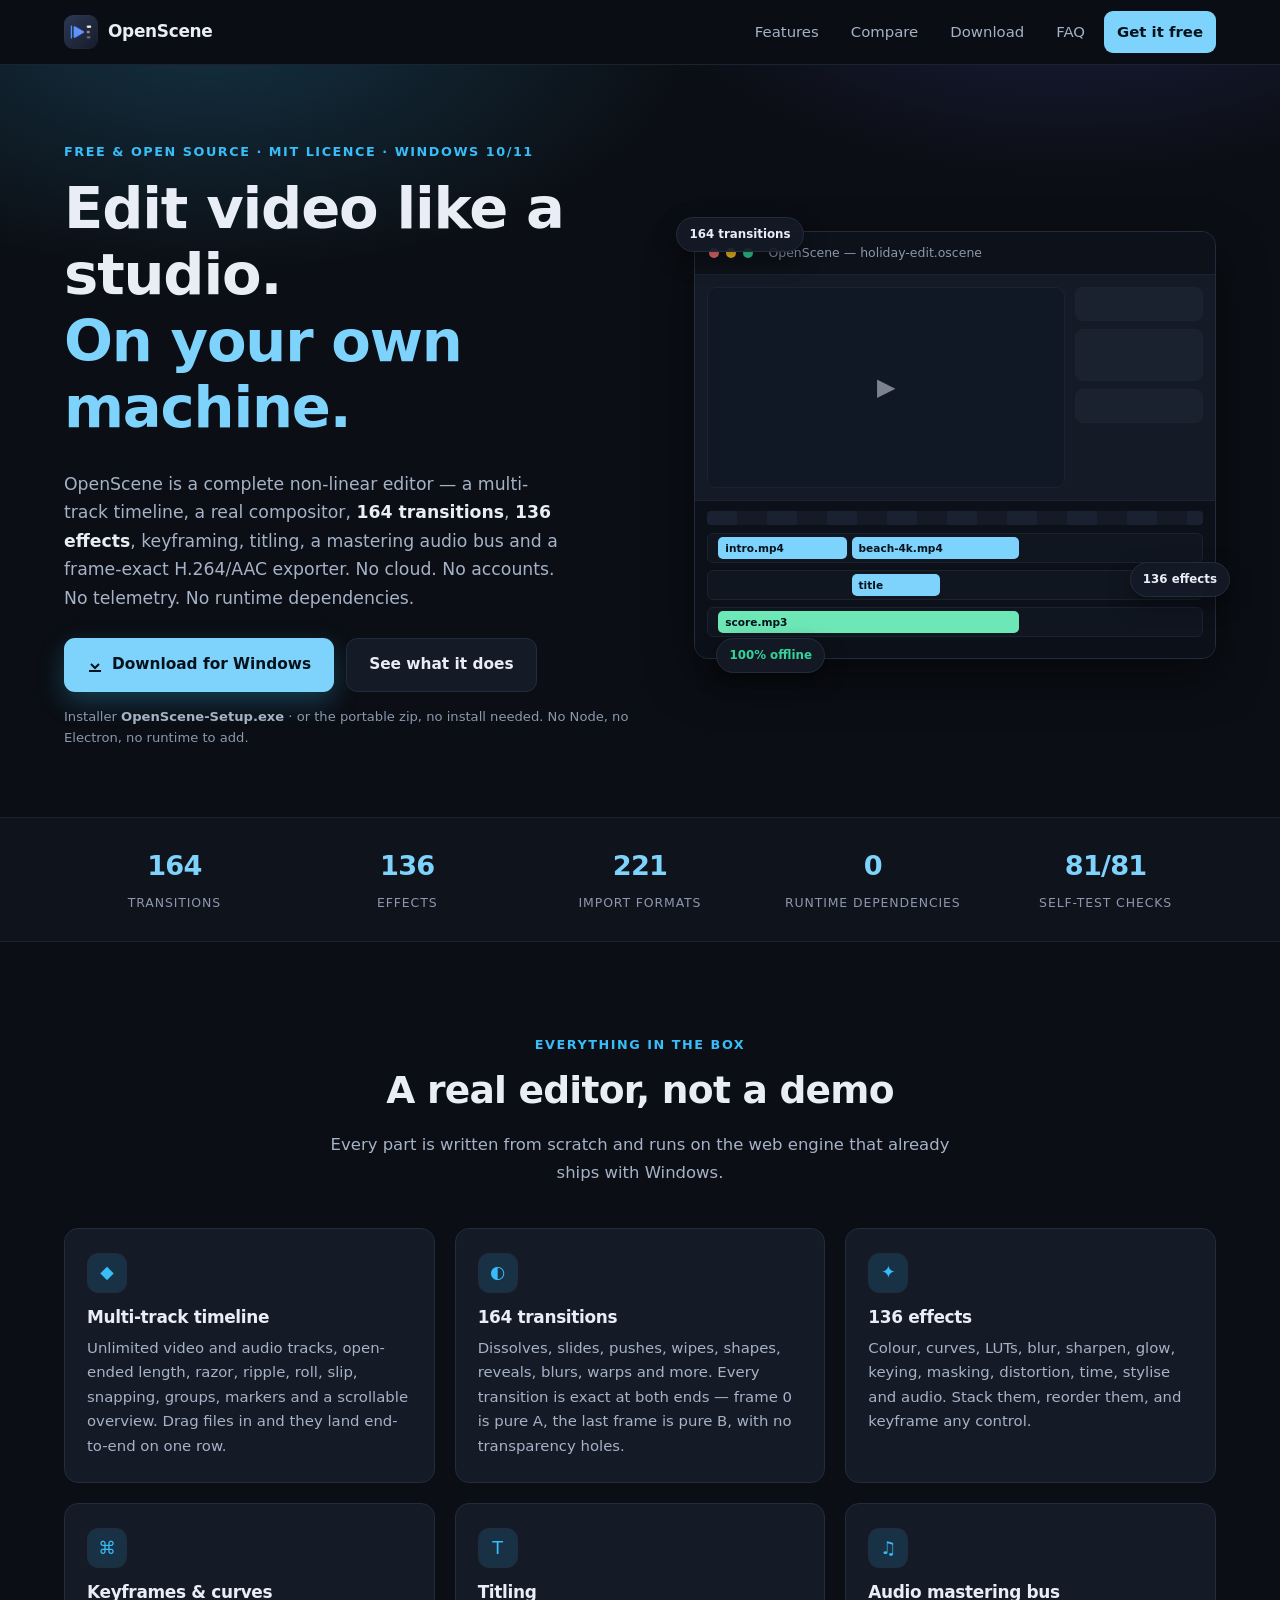
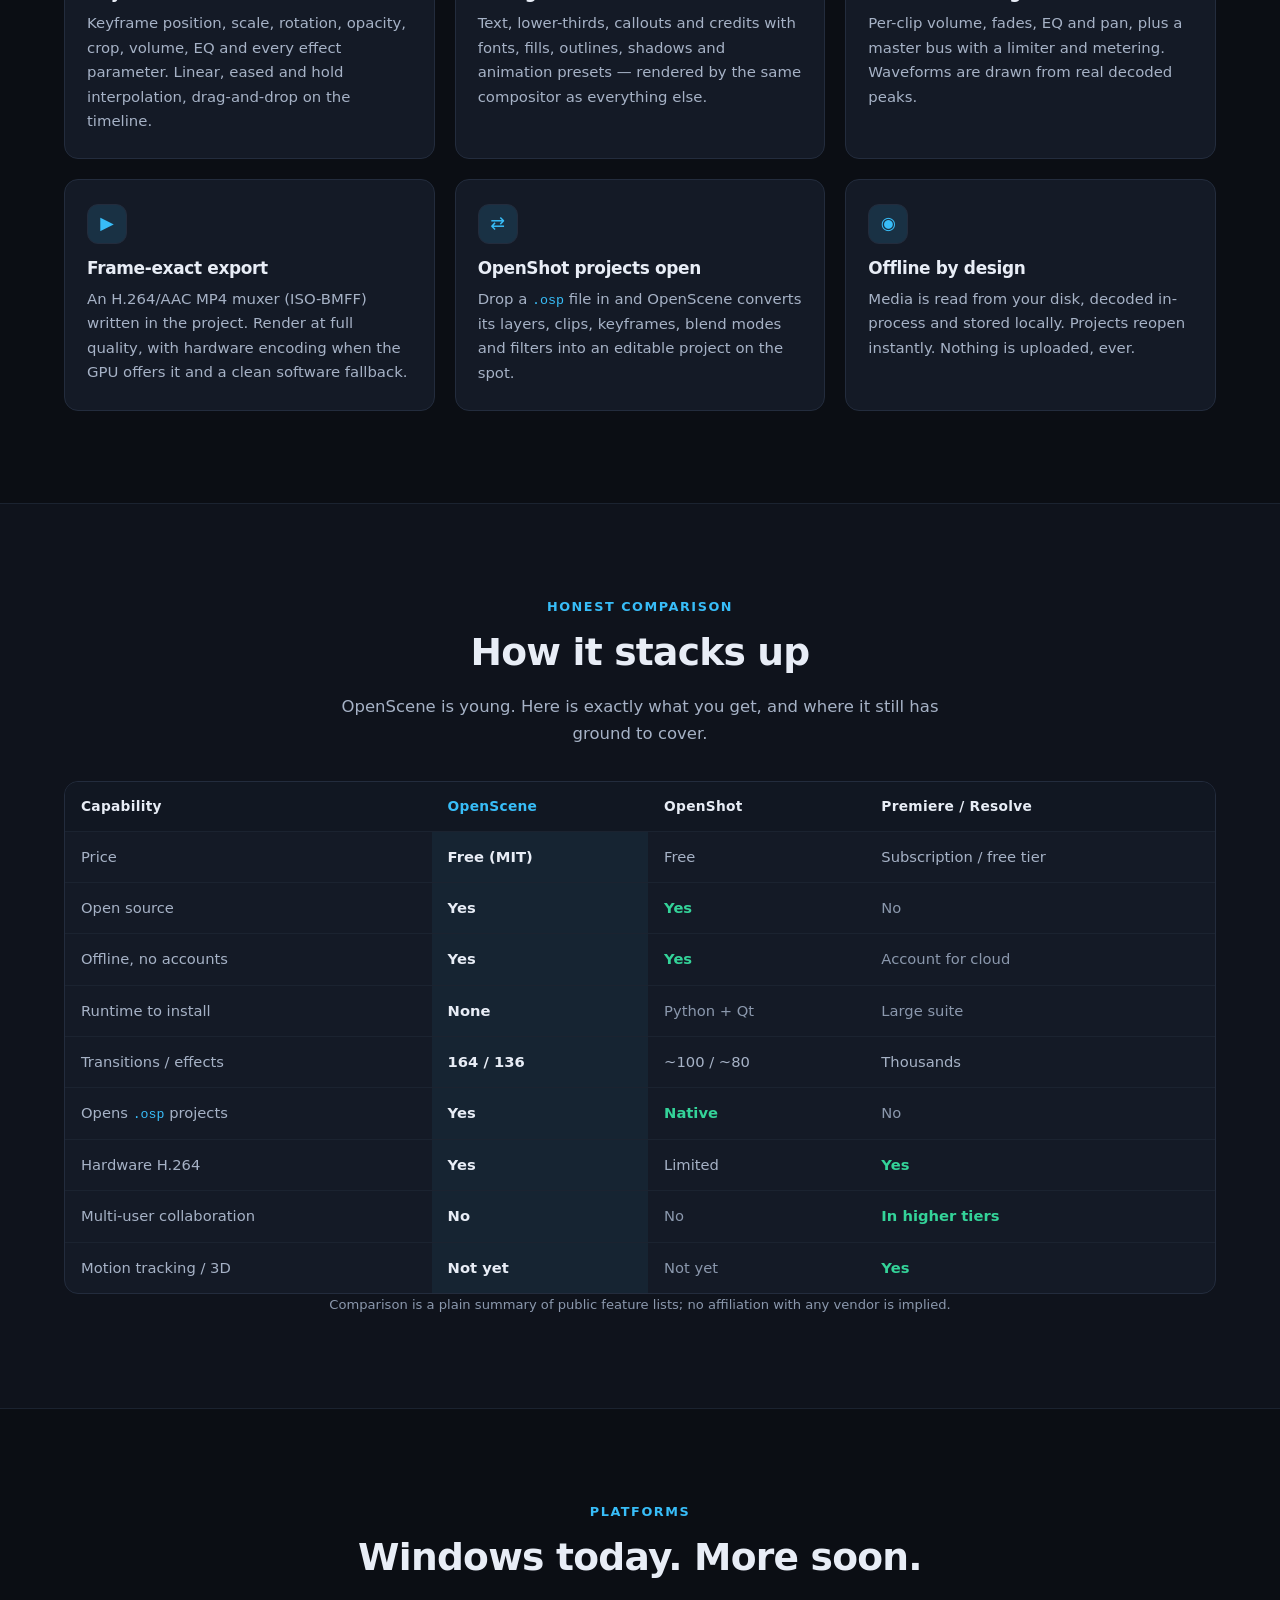
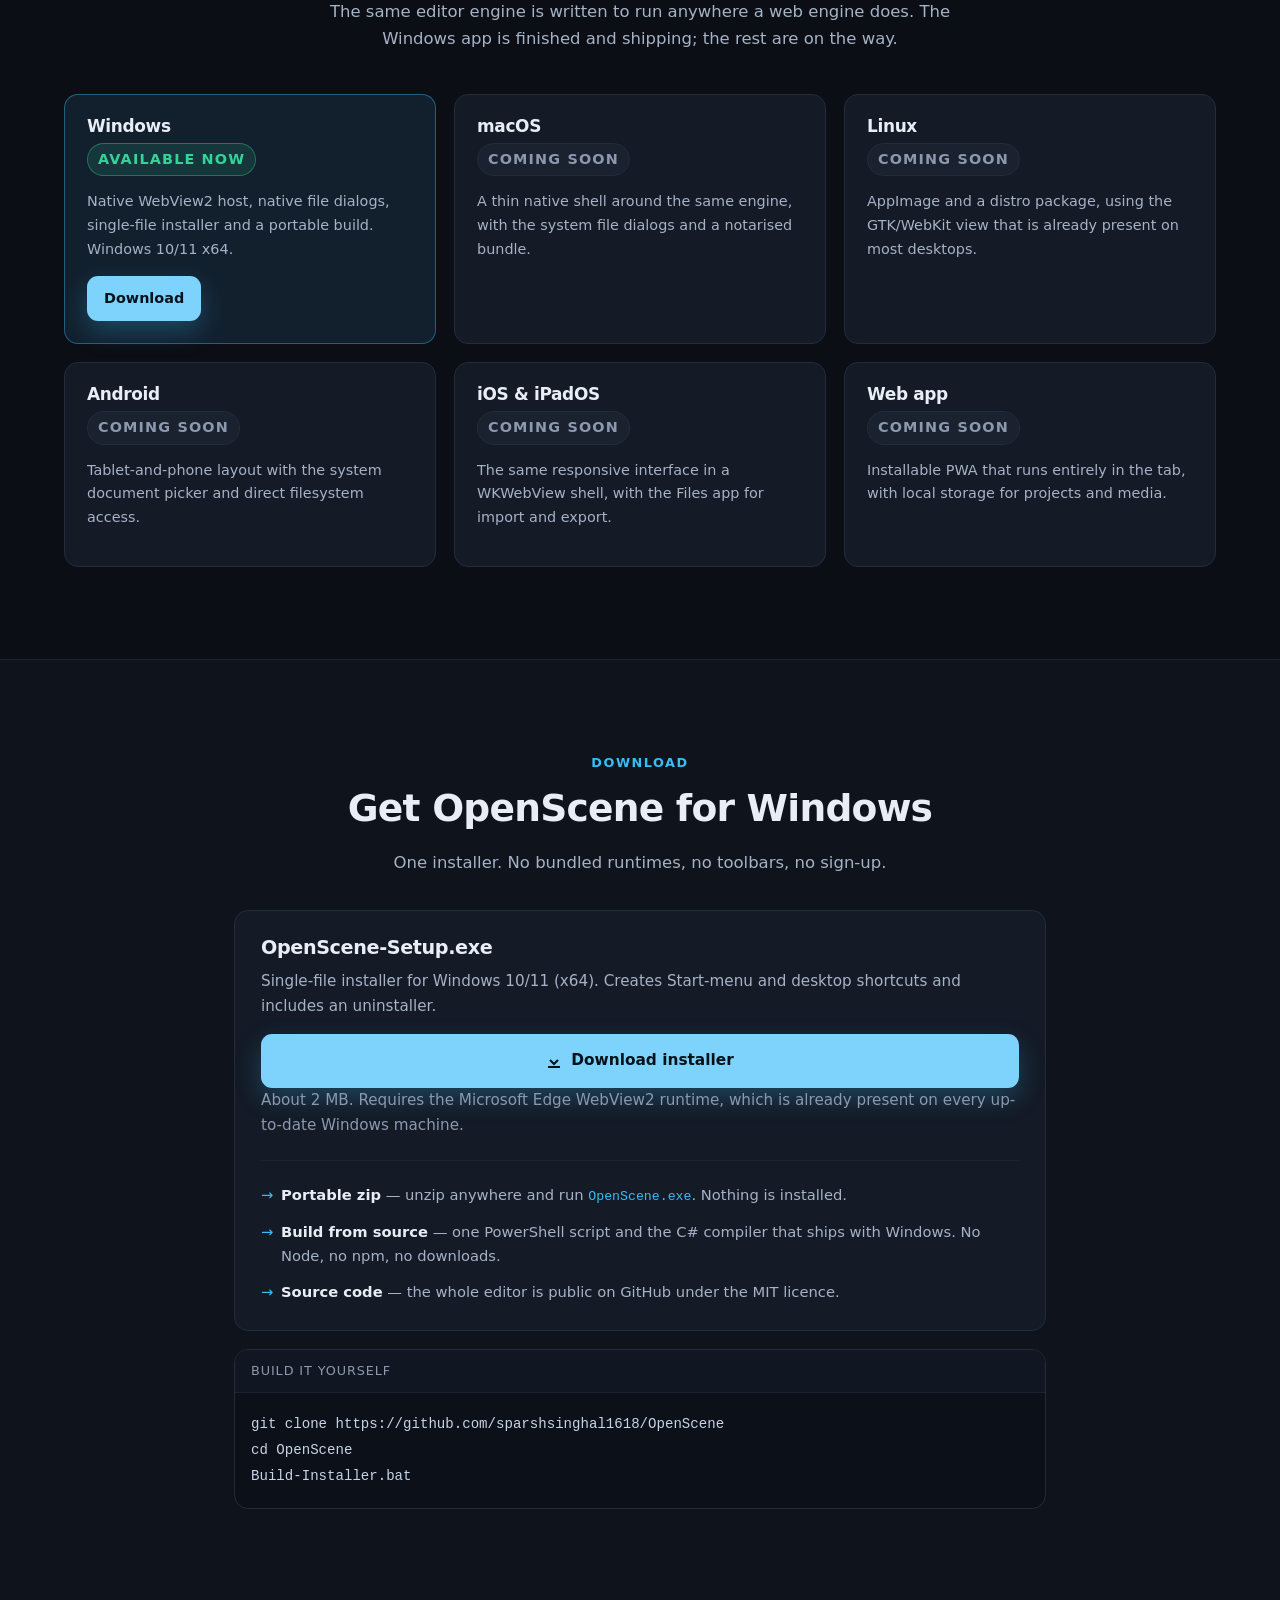
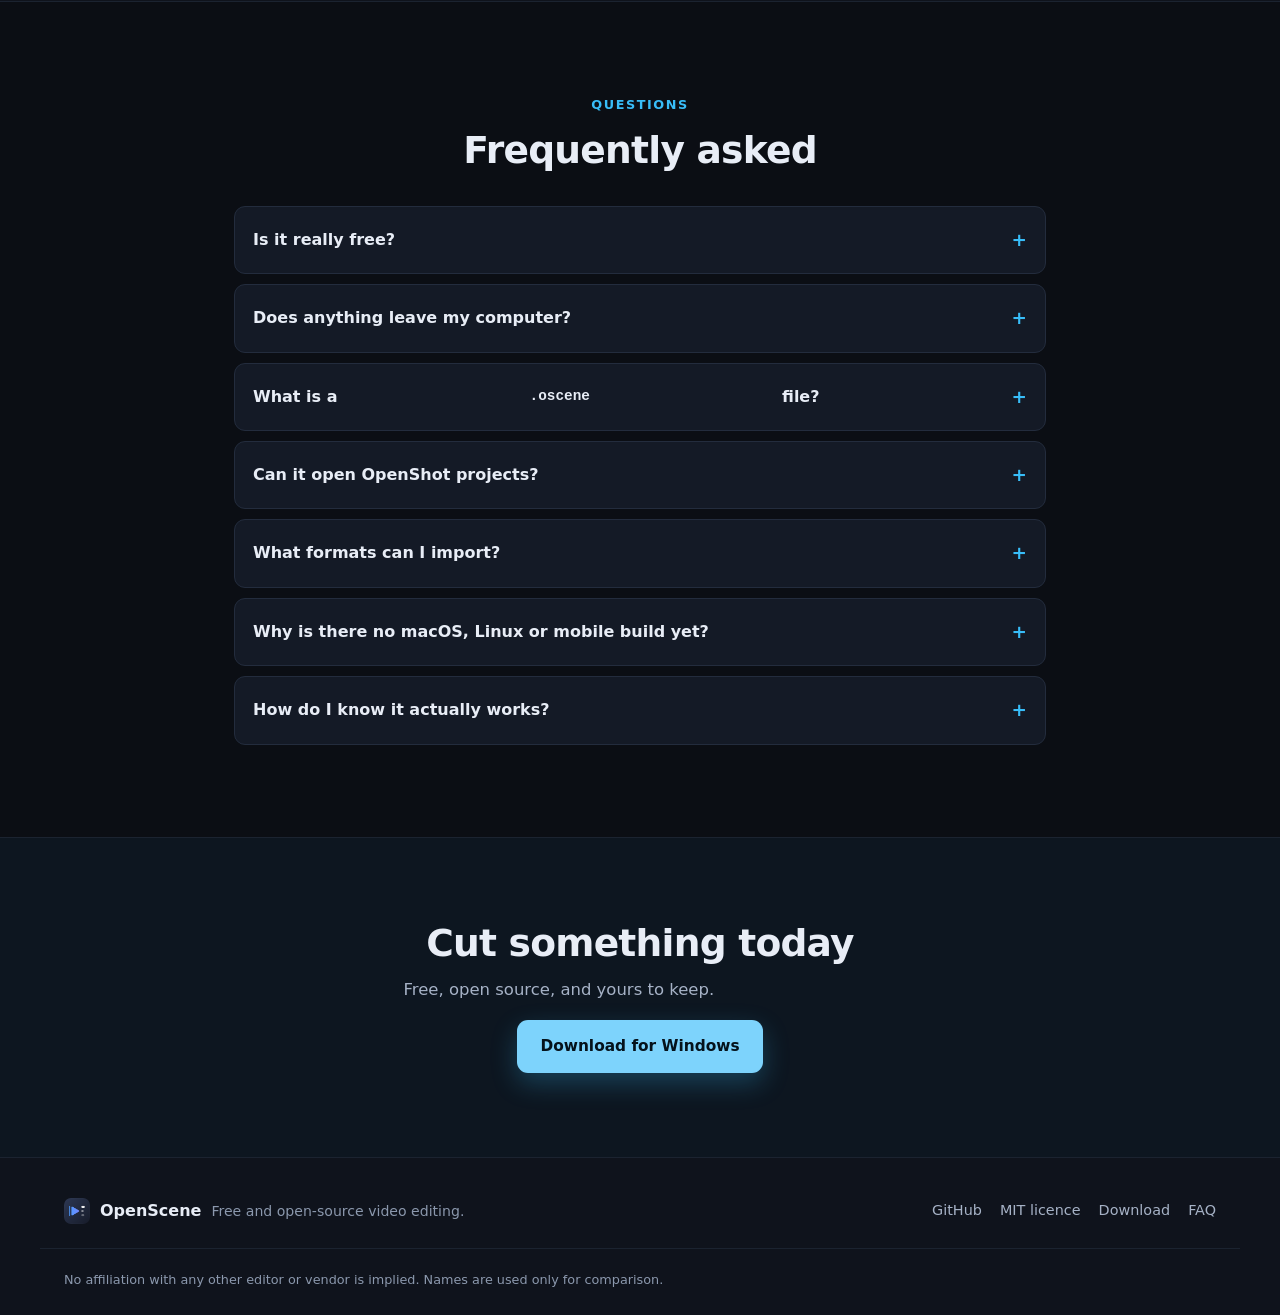
==== commit 4fbe3256: "Website: optimise for desktop and mobile; publish downloadable app Responsive - Breakpoint ladder 10" ====
--- a/docs/index.html
+++ b/docs/index.html
@@ -5,15 +5,24 @@
 <meta name="viewport" content="width=device-width, initial-scale=1, viewport-fit=cover" />
 <title>OpenScene — free, open-source video editor for Windows</title>
 <meta name="description" content="OpenScene is a free, open-source, professional non-linear video editor for Windows. 164 transitions, 136 effects, keyframing, titling, a mastering audio bus and a frame-exact H.264/AAC exporter — all offline, with zero runtime dependencies." />
+<meta name="color-scheme" content="dark" />
 <meta name="theme-color" content="#0b0e14" />
+<meta name="format-detection" content="telephone=no" />
+<meta name="mobile-web-app-capable" content="yes" />
+<meta name="apple-mobile-web-app-capable" content="yes" />
+<meta name="apple-mobile-web-app-status-bar-style" content="black-translucent" />
+<meta name="apple-mobile-web-app-title" content="OpenScene" />
 <meta property="og:title" content="OpenScene — free, open-source video editor for Windows" />
 <meta property="og:description" content="A complete NLE that runs entirely on your PC. No cloud, no accounts, no telemetry, no runtime dependencies." />
 <meta property="og:type" content="website" />
-<meta property="og:image" content="icons/icon-512.png" />
+<meta property="og:url" content="https://sparshsinghal1618.github.io/OpenScene/" />
+<meta property="og:image" content="https://sparshsinghal1618.github.io/OpenScene/icons/icon-512.png" />
+<meta name="twitter:card" content="summary_large_image" />
 <link rel="icon" href="icons/favicon-32.png" sizes="32x32" />
 <link rel="icon" href="icons/favicon-16.png" sizes="16x16" />
 <link rel="apple-touch-icon" href="icons/apple-touch-icon-180.png" />
-<link rel="stylesheet" href="site.css" />
+<link rel="manifest" href="manifest.webmanifest" />
+<link rel="stylesheet" href="site.css?v=2" />
 </head>
 <body>
 
@@ -48,6 +57,7 @@
 
 <!-- ------------------------------------------------ hero -->
 <section class="hero">
+  <div class="hero-glow" aria-hidden="true"></div>
   <div class="wrap hero-in">
     <div class="hero-copy">
       <p class="eyebrow">Free &amp; open source · MIT licence · Windows 10/11</p>
@@ -334,24 +344,65 @@
 (function () {
   var btn = document.getElementById('menuBtn');
   var nav = document.getElementById('mobileNav');
+
+  function setMenu(open) {
+    if (!btn || !nav) return;
+    if (open) { nav.removeAttribute('hidden'); }
+    else { nav.setAttribute('hidden', ''); }
+    btn.setAttribute('aria-expanded', open ? 'true' : 'false');
+    btn.setAttribute('aria-label', open ? 'Close menu' : 'Open menu');
+    document.body.classList.toggle('menu-open', open);
+  }
+
   if (btn && nav) {
-    btn.addEventListener('click', function () {
-      var open = nav.hasAttribute('hidden');
-      if (open) { nav.removeAttribute('hidden'); } else { nav.setAttribute('hidden', ''); }
-      btn.setAttribute('aria-expanded', open ? 'true' : 'false');
+    btn.addEventListener('click', function (e) {
+      e.stopPropagation();
+      setMenu(nav.hasAttribute('hidden'));
     });
     nav.addEventListener('click', function (e) {
-      if (e.target.tagName === 'A') { nav.setAttribute('hidden', ''); btn.setAttribute('aria-expanded', 'false'); }
+      if (e.target.tagName === 'A') setMenu(false);
+    });
+    // Tap outside, press Escape, or rotate/resize back to desktop closes it.
+    document.addEventListener('click', function (e) {
+      if (!nav.hasAttribute('hidden') && !nav.contains(e.target) && e.target !== btn) setMenu(false);
+    });
+    document.addEventListener('keydown', function (e) {
+      if (e.key === 'Escape') setMenu(false);
+    });
+    var desktop = window.matchMedia('(min-width: 721px)');
+    (desktop.addEventListener || desktop.addListener).call(desktop, function (e) {
+      if (e.matches) setMenu(false);
     });
   }
-  // Reveal on scroll
-  var io = 'IntersectionObserver' in window ? new IntersectionObserver(function (es) {
-    es.forEach(function (e) { if (e.isIntersecting) { e.target.classList.add('in'); io.unobserve(e.target); } });
-  }, { rootMargin: '0px 0px -8% 0px' }) : null;
-  document.querySelectorAll('.card, .plat, .faq details, .dl, .cmp').forEach(function (el) {
-    if (!io) { el.classList.add('in'); return; }
-    el.classList.add('reveal'); io.observe(el);
-  });
+
+  // Reveal on scroll — skipped entirely when the user prefers less motion.
+  var reduce = window.matchMedia('(prefers-reduced-motion: reduce)').matches;
+  if (reduce || !('IntersectionObserver' in window)) {
+    document.querySelectorAll('.card, .plat, .faq details, .dl, .cmp').forEach(function (el) {
+      el.classList.add('in');
+    });
+  } else {
+    var io = new IntersectionObserver(function (es) {
+      es.forEach(function (e) { if (e.isIntersecting) { e.target.classList.add('in'); io.unobserve(e.target); } });
+    }, { rootMargin: '0px 0px -8% 0px' });
+    document.querySelectorAll('.card, .plat, .faq details, .dl, .cmp').forEach(function (el) {
+      el.classList.add('reveal'); io.observe(el);
+    });
+  }
+
+  // Header shadow only once the page has scrolled.
+  var top = document.getElementById('top');
+  var ticking = false;
+  function onScroll() {
+    if (ticking) return;
+    ticking = true;
+    requestAnimationFrame(function () {
+      if (top) top.classList.toggle('scrolled', window.scrollY > 8);
+      ticking = false;
+    });
+  }
+  window.addEventListener('scroll', onScroll, { passive: true });
+  onScroll();
 })();
 </script>
 </body>
--- a/docs/site.css
+++ b/docs/site.css
@@ -12,7 +12,7 @@
   --line-soft: #1b2330;
   --ink:       #e8edf6;
   --ink-2:     #a6b2c6;
-  --ink-3:     #6f7d94;
+  --ink-3:     #8b98ad;
   --brand:     #38bdf8;
   --brand-2:   #6366f1;
   --accent:    #f59e0b;
@@ -49,10 +49,10 @@
 .wrap { width: 100%; max-width: var(--wrap); margin: 0 auto; padding: 0 24px; }
 .wrap.narrow { max-width: 860px; }
 .center { text-align: center; }
-.grad {
-  background: linear-gradient(100deg, var(--brand), var(--brand-2) 55%, #a78bfa);
-  -webkit-background-clip: text; background-clip: text; color: transparent;
-}
+/* A solid brand colour rather than gradient-clipped transparent text: the
+   gradient looked good but transparent glyphs are unreadable to assistive
+   contrast checks (and to forced-colours mode). */
+.grad { color: #7dd3fc; }
 
 .skip {
   position: absolute; left: -999px; top: 0; z-index: 100;
@@ -69,7 +69,9 @@
   backdrop-filter: saturate(150%) blur(12px);
   -webkit-backdrop-filter: saturate(150%) blur(12px);
   border-bottom: 1px solid var(--line-soft);
-}
+  transition: box-shadow .2s, background .2s;
+}
+.top.scrolled { box-shadow: 0 8px 24px rgba(0,0,0,.34); background: rgba(11,14,20,.92); }
 .top-in { display: flex; align-items: center; gap: 20px; height: 64px; }
 .brand { display: flex; align-items: center; gap: 10px; font-weight: 800; letter-spacing: -.02em; }
 .brand img { border-radius: 9px; }
@@ -83,7 +85,7 @@
 .nav a:hover { color: var(--ink); background: var(--panel); }
 .nav-cta {
   color: #05121b !important; font-weight: 700;
-  background: linear-gradient(100deg, var(--brand), #7dd3fc) !important;
+  background: #7dd3fc !important;
 }
 .nav-cta:hover { filter: brightness(1.07); }
 
@@ -111,7 +113,7 @@
 }
 .btn:active { transform: translateY(1px); }
 .btn.primary {
-  background: linear-gradient(100deg, var(--brand), #60a5fa);
+  background: #7dd3fc;
   color: #05121b; box-shadow: 0 10px 26px rgba(56,189,248,.26);
 }
 .btn.primary:hover { filter: brightness(1.08); }
@@ -122,8 +124,10 @@
 
 /* ------------------------------------------------ hero */
 .hero { position: relative; padding: 76px 0 68px; overflow: hidden; }
-.hero::before {
-  content: ""; position: absolute; inset: -30% -10% auto -10%; height: 620px;
+/* The decorative glow is a sibling layer, not a background of the text, so
+   it never counts as a background-image ancestor during contrast checks. */
+.hero-glow {
+  position: absolute; inset: -30% -10% auto -10%; height: 620px;
   background:
     radial-gradient(46% 58% at 22% 30%, rgba(56,189,248,.20), transparent 70%),
     radial-gradient(40% 52% at 78% 18%, rgba(99,102,241,.20), transparent 72%);
@@ -147,7 +151,7 @@
 .hero-art { position: relative; }
 .app-mock {
   border: 1px solid var(--line); border-radius: var(--radius);
-  background: linear-gradient(180deg, var(--panel), #10151f);
+  background: #141a26;
   box-shadow: var(--shadow); overflow: hidden;
 }
 .mock-bar {
@@ -162,7 +166,7 @@
 .mock-body { display: grid; grid-template-columns: 1fr 128px; gap: 10px; padding: 12px; }
 .mock-preview {
   aspect-ratio: 16/9; border-radius: 9px;
-  background: radial-gradient(60% 60% at 50% 40%, #1d2a3e, #0c101a 75%);
+  background: #101826;
   border: 1px solid var(--line-soft); display: grid; place-items: center;
 }
 .play { font-size: 1.5rem; color: rgba(232,237,246,.5); }
@@ -178,8 +182,8 @@
   font-size: .66rem; color: #04121b; font-weight: 700; padding: 0 7px;
   display: flex; align-items: center; overflow: hidden; white-space: nowrap;
 }
-.clip.v { background: linear-gradient(180deg,#7dd3fc,#38bdf8); }
-.clip.a { background: linear-gradient(180deg,#a7f3d0,#34d399); }
+.clip.v { background: #7dd3fc; }
+.clip.a { background: #6ee7b7; }
 
 .badge-float {
   position: absolute; font-size: .74rem; font-weight: 700;
@@ -197,8 +201,7 @@
 .strip { border-top: 1px solid var(--line-soft); border-bottom: 1px solid var(--line-soft); background: var(--bg-2); }
 .strip-in { display: grid; grid-template-columns: repeat(5, 1fr); gap: 12px; padding: 26px 24px; }
 .strip-in div { text-align: center; }
-.strip-in b { display: block; font-size: 1.7rem; font-weight: 800; letter-spacing: -.03em;
-  background: linear-gradient(100deg,var(--brand),#a78bfa); -webkit-background-clip: text; background-clip: text; color: transparent; }
+.strip-in b { display: block; font-size: 1.7rem; font-weight: 800; letter-spacing: -.03em; color: #7dd3fc; }
 .strip-in span { font-size: .78rem; color: var(--ink-3); text-transform: uppercase; letter-spacing: .07em; }
 
 /* ------------------------------------------------ sections */
@@ -210,15 +213,14 @@
 /* cards */
 .grid { display: grid; grid-template-columns: repeat(3, 1fr); gap: 18px; margin-top: 42px; }
 .card {
-  background: linear-gradient(180deg, var(--panel), #111722);
+  background: var(--panel);
   border: 1px solid var(--line); border-radius: var(--radius);
   padding: 24px 22px; transition: transform .18s, border-color .18s, box-shadow .18s;
 }
-.card:hover { transform: translateY(-3px); border-color: #33405a; box-shadow: 0 16px 36px rgba(0,0,0,.34); }
 .card .ico {
   width: 40px; height: 40px; border-radius: 11px; display: grid; place-items: center;
   font-size: 1.1rem; margin-bottom: 15px;
-  background: linear-gradient(140deg, rgba(56,189,248,.2), rgba(99,102,241,.2));
+  background: rgba(56,189,248,.14);
   border: 1px solid var(--line); color: var(--brand);
 }
 .card h3 { color: var(--ink); }
@@ -244,8 +246,7 @@
   background: var(--panel); border: 1px solid var(--line); border-radius: var(--radius);
   padding: 22px; transition: border-color .18s, transform .18s;
 }
-.plat:hover { border-color: #33405a; transform: translateY(-2px); }
-.plat.ready { border-color: rgba(56,189,248,.4); background: linear-gradient(180deg, rgba(56,189,248,.08), var(--panel)); }
+.plat.ready { border-color: rgba(56,189,248,.4); background: #12202e; }
 .plat h3 { margin-bottom: 6px; }
 .plat p { font-size: .9rem; margin-bottom: 14px; }
 .tag {
@@ -287,10 +288,7 @@
 .faq p { font-size: .93rem; margin: 0 0 16px; }
 
 /* cta */
-.cta { padding: 84px 0; background:
-  radial-gradient(50% 120% at 50% 0%, rgba(56,189,248,.16), transparent 70%), var(--bg);
-  border-top: 1px solid var(--line-soft);
-}
+.cta { padding: 84px 0; background: #0d1620; border-top: 1px solid var(--line-soft); }
 .cta h2 { margin-bottom: .3em; }
 
 /* footer */
@@ -310,32 +308,122 @@
 .reveal { opacity: 0; transform: translateY(14px); transition: opacity .5s ease, transform .5s ease; }
 .reveal.in { opacity: 1; transform: none; }
 
-/* ------------------------------------------------ responsive */
-@media (max-width: 1020px) {
+/* ------------------------------------------------ desktop / hover
+   Lift effects only where a real pointer exists, so touch devices never get
+   a "stuck" hover state after a tap. Also the wide-screen tuning.
+   -------------------------------------------------------------------- */
+@media (hover: hover) and (pointer: fine) {
+  .card:hover { transform: translateY(-3px); border-color: #33405a; box-shadow: 0 16px 36px rgba(0,0,0,.34); }
+  .plat:hover { border-color: #33405a; transform: translateY(-2px); }
+}
+
+@media (min-width: 1280px) {
+  :root { --wrap: 1200px; }
+  .section { padding: 92px 0; }
+  .grid { gap: 20px; }
+}
+
+/* ------------------------------------------------ responsive
+   Mobile-first refinements. The base styles above already flow, so these
+   layers mainly tighten spacing, raise tap targets to a comfortable size,
+   and re-flow the grids as the viewport narrows. Breakpoints:
+     <=1080  tablet landscape / small laptop
+     <=900   tablet portrait
+     <=720   phone (nav collapses to the burger menu)
+     <=430   small phone
+   -------------------------------------------------------------------- */
+
+/* Anchored sections must clear the sticky header. */
+:root { --top: 64px; }
+section[id], #main { scroll-margin-top: calc(var(--top) + 12px); }
+
+/* A tidy horizontal-scroll affordance for the comparison table on touch. */
+.tablewrap { -webkit-overflow-scrolling: touch; scrollbar-width: thin; }
+
+/* Tap feedback + touch scrolling everywhere it matters. */
+.btn, .nav a, .mobile-nav a, .faq summary, .card, .plat { -webkit-tap-highlight-color: transparent; }
+.card, .plat, .faq details, .cmp, .dl { touch-action: manipulation; }
+
+@media (max-width: 1080px) {
+  .grid { grid-template-columns: repeat(2, 1fr); }
+}
+
+@media (max-width: 900px) {
+  .hero { padding: 62px 0 56px; }
   .hero-in { grid-template-columns: 1fr; gap: 40px; }
-  .hero-art { max-width: 560px; }
-  .grid { grid-template-columns: repeat(2, 1fr); }
+  .hero-art { max-width: 560px; width: 100%; }
+  .lede { max-width: 60ch; }
+  .sub { max-width: 60ch; }
+  .section { padding: 70px 0; }
+  .grid { gap: 16px; }
   .plats { grid-template-columns: repeat(2, 1fr); }
+  .strip-in { grid-template-columns: repeat(3, 1fr); row-gap: 22px; }
 }
 
 @media (max-width: 720px) {
+  :root { --top: 58px; }
+
+  /* Collapse the top nav into the burger menu, locked while open. */
+  .top-in { height: var(--top); gap: 12px; }
   .nav { display: none; }
   .menu-btn { display: flex; }
   .mobile-nav { display: flex; }
   .mobile-nav[hidden] { display: none; }
-  .section { padding: 60px 0; }
-  .hero { padding: 52px 0 46px; }
-  .strip-in { grid-template-columns: repeat(2, 1fr); gap: 20px 12px; }
+  body.menu-open { overflow: hidden; }
+
+  .section { padding: 56px 0; }
+  .hero { padding: 46px 0 44px; }
+  h1 { font-size: clamp(1.85rem, 8.4vw, 2.6rem); }
+  .lede { font-size: 1rem; }
+
+  /* Full-width, comfortably tall buttons on touch. */
+  .hero-actions .btn { padding: 14px 20px; }
+  .menu-btn { min-width: 44px; min-height: 44px; align-items: center; justify-content: center; }
+  .mobile-nav a { min-height: 46px; display: flex; align-items: center; }
+
   .grid, .plats { grid-template-columns: 1fr; }
-  .badge-float.b1 { left: 4px; }
-  .badge-float.b2 { right: 4px; }
-  .foot-in { flex-direction: column; align-items: flex-start; }
-}
-
-@media (max-width: 420px) {
+  .grid { gap: 14px; margin-top: 30px; }
+  .plats { margin-top: 30px; gap: 14px; }
+  .card { padding: 20px 18px; }
+
+  .strip-in { grid-template-columns: repeat(2, 1fr); gap: 20px 12px; padding: 22px 20px; }
+  .strip-in b { font-size: 1.5rem; }
+
+  /* Let the comparison table scroll inside its own box, never the page. */
+  .cmp { min-width: 560px; font-size: .88rem; }
+  .cmp th, .cmp td { padding: 11px 13px; }
+
+  .faq summary { padding: 16px 0; min-height: 44px; }
+  .dl { padding: 20px; }
+  .cta { padding: 60px 0; }
+
+  .badge-float { font-size: .7rem; padding: 6px 10px; }
+  .badge-float.b1 { top: -10px; left: 6px; }
+  .badge-float.b2 { right: 6px; bottom: 52px; }
+  .badge-float.b3 { bottom: -10px; left: 14px; }
+
+  .foot { padding: 34px 0 22px; }
+  .foot-in { flex-direction: column; align-items: flex-start; gap: 16px; }
+  .foot-links { gap: 8px 18px; }
+  .foot-links a { padding: 8px 0; }
+}
+
+@media (max-width: 430px) {
   .wrap { padding: 0 16px; }
   .btn { width: 100%; }
   .hero-actions { flex-direction: column; }
+  .hero-actions .btn { width: 100%; }
+  .strip-in { grid-template-columns: 1fr 1fr; }
+  .mock-side { display: none; }           /* keep the app mock legible */
+  .mock-body { grid-template-columns: 1fr; }
+  .badge-float.b2 { display: none; }
+  .foot-brand { flex-wrap: wrap; }
+}
+
+/* Short landscape phones: tighten the hero so the CTA stays in view. */
+@media (max-height: 480px) and (orientation: landscape) {
+  .hero { padding: 34px 0 30px; }
+  .badge-float { display: none; }
 }
 
 @media (prefers-reduced-motion: reduce) {
@@ -344,3 +432,8 @@
   .reveal { opacity: 1; transform: none; transition: none; }
   * { transition-duration: .01ms !important; }
 }
+
+/* Respect the OS reduced-transparency hint. */
+@media (prefers-reduced-transparency: reduce) {
+  .top { background: var(--bg); backdrop-filter: none; -webkit-backdrop-filter: none; }
+}
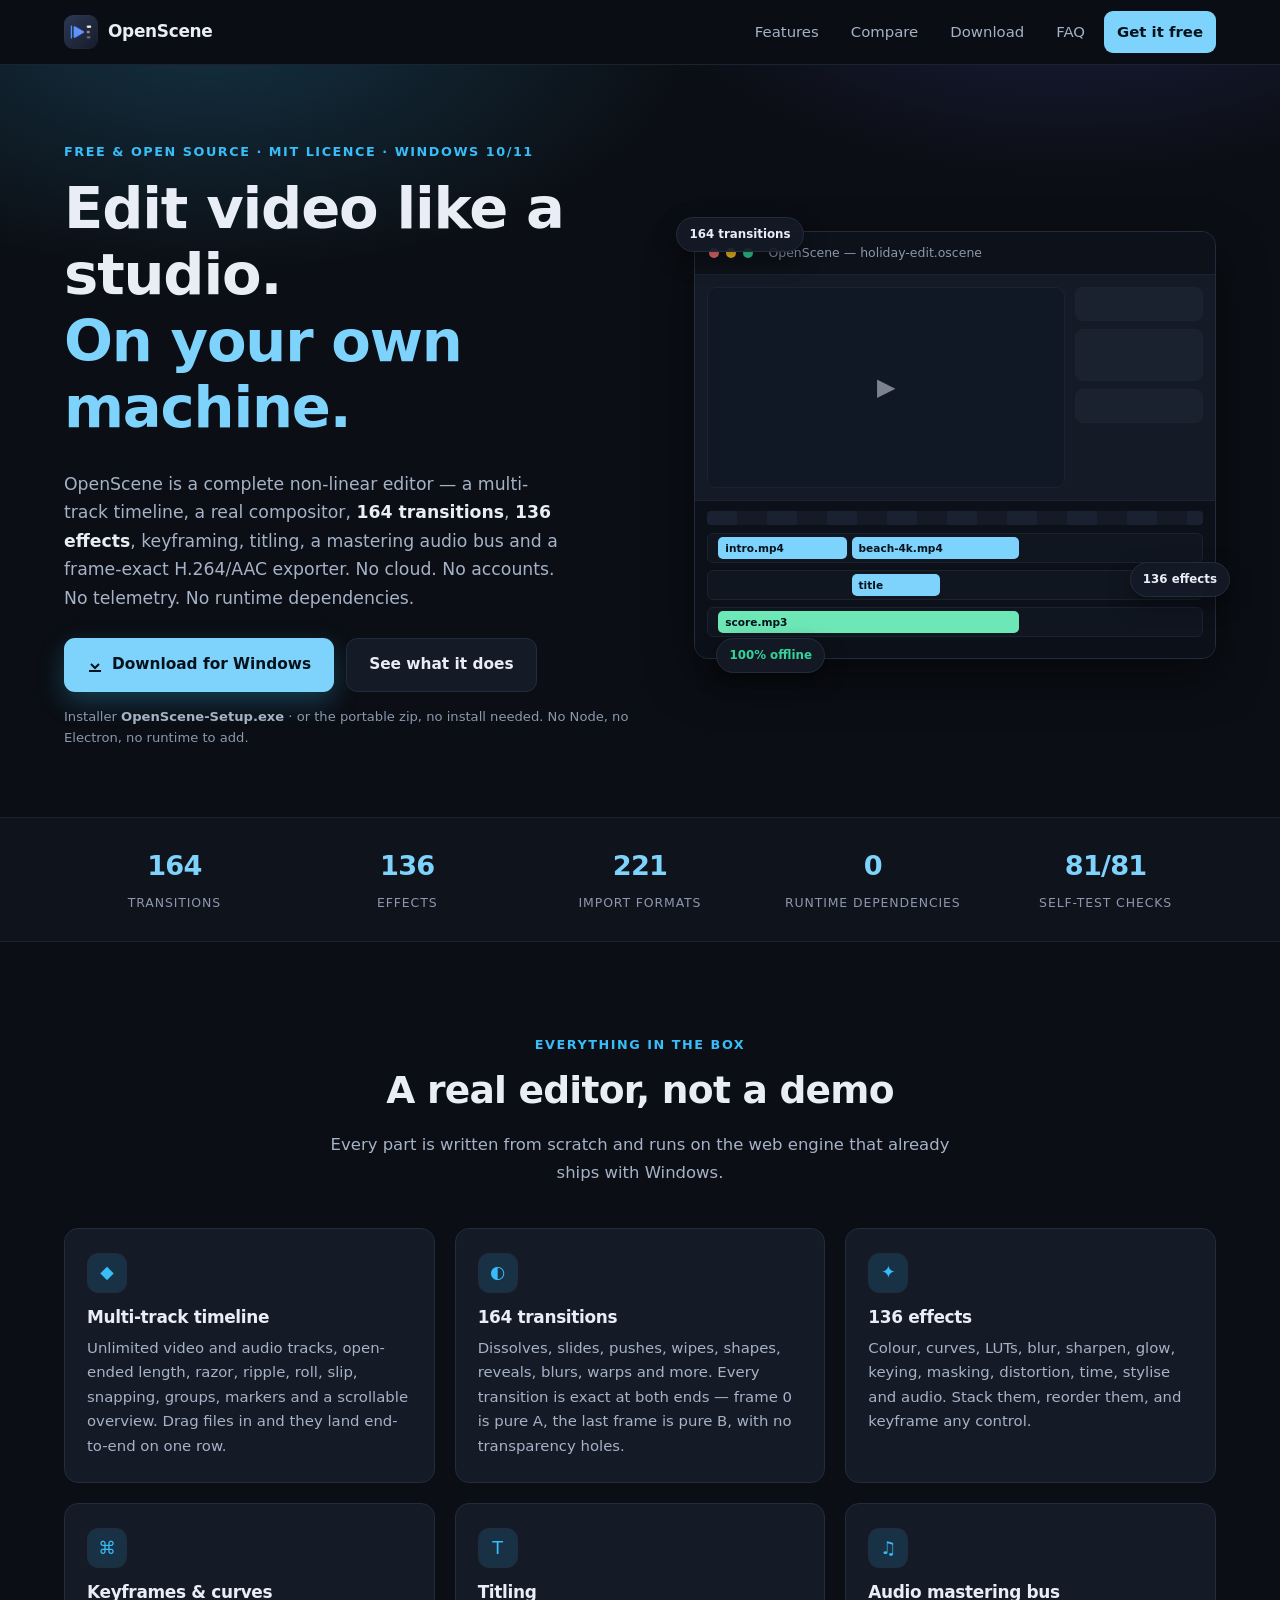
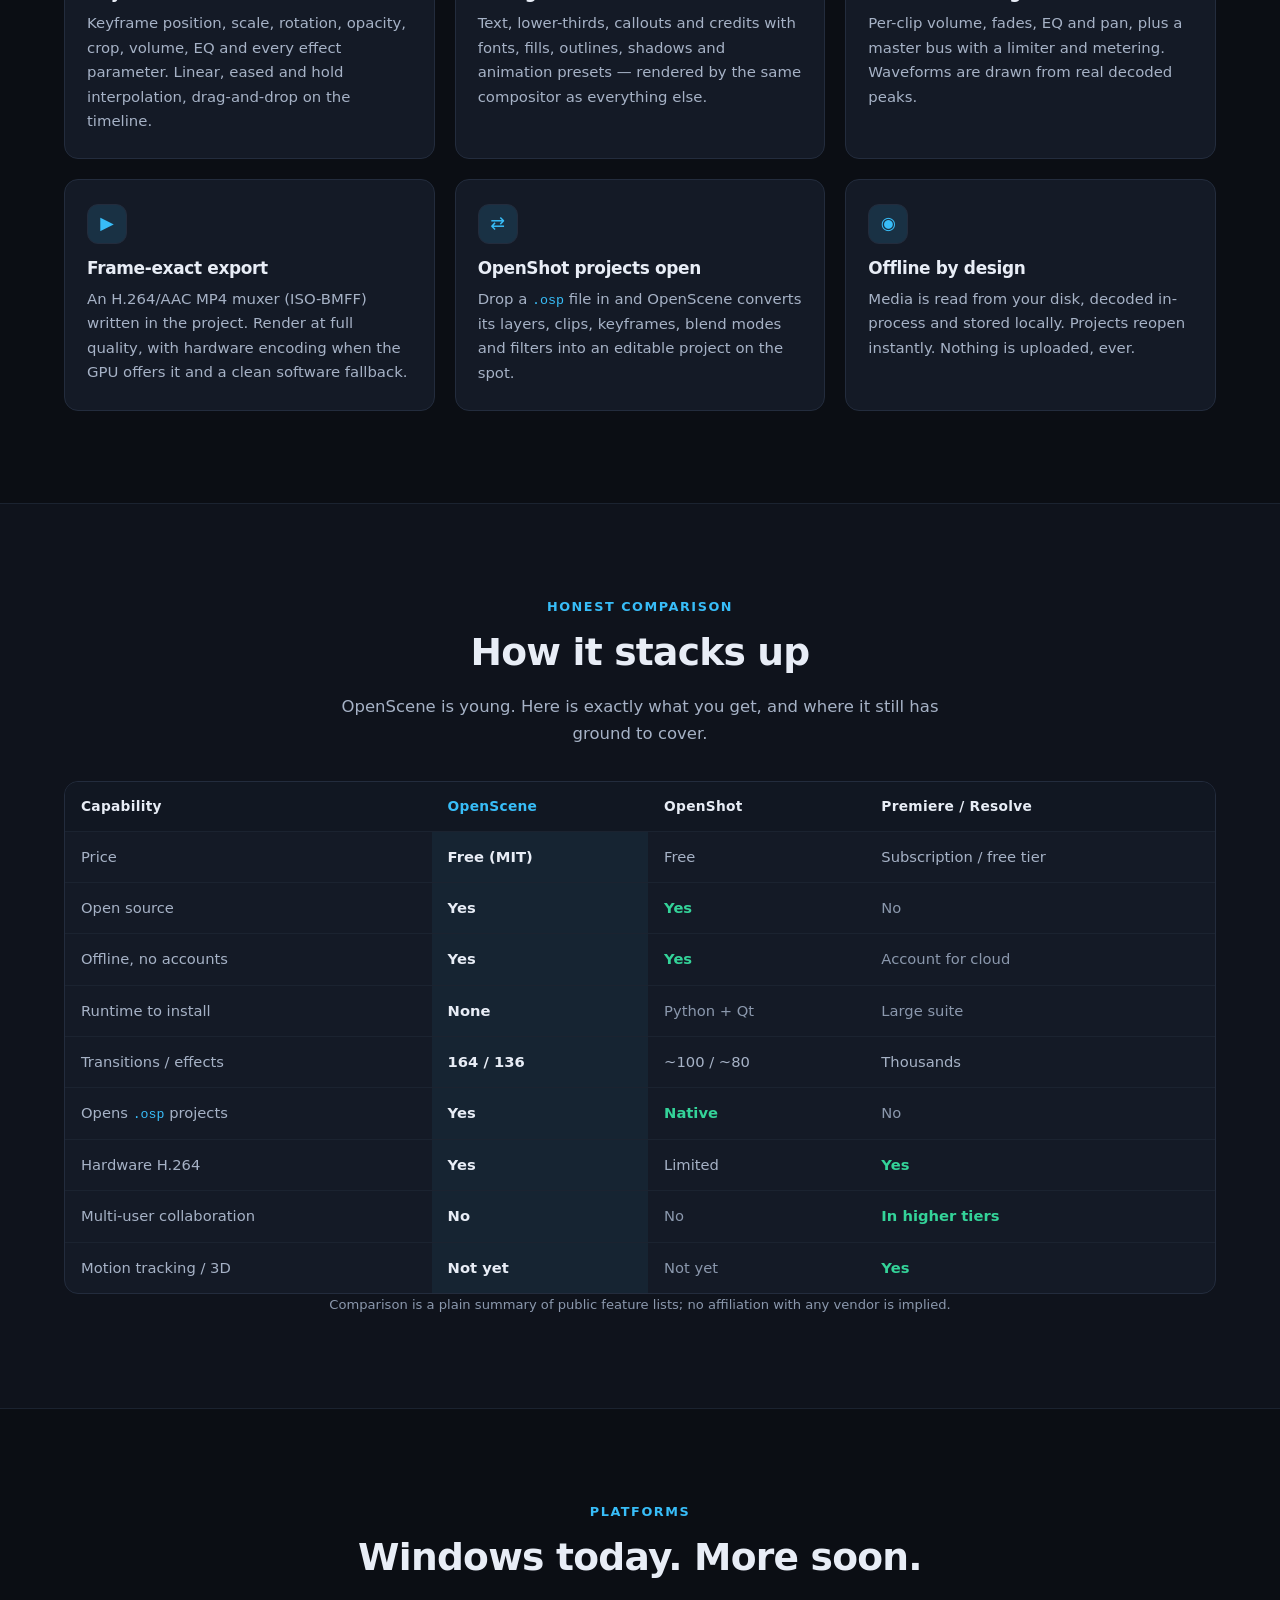
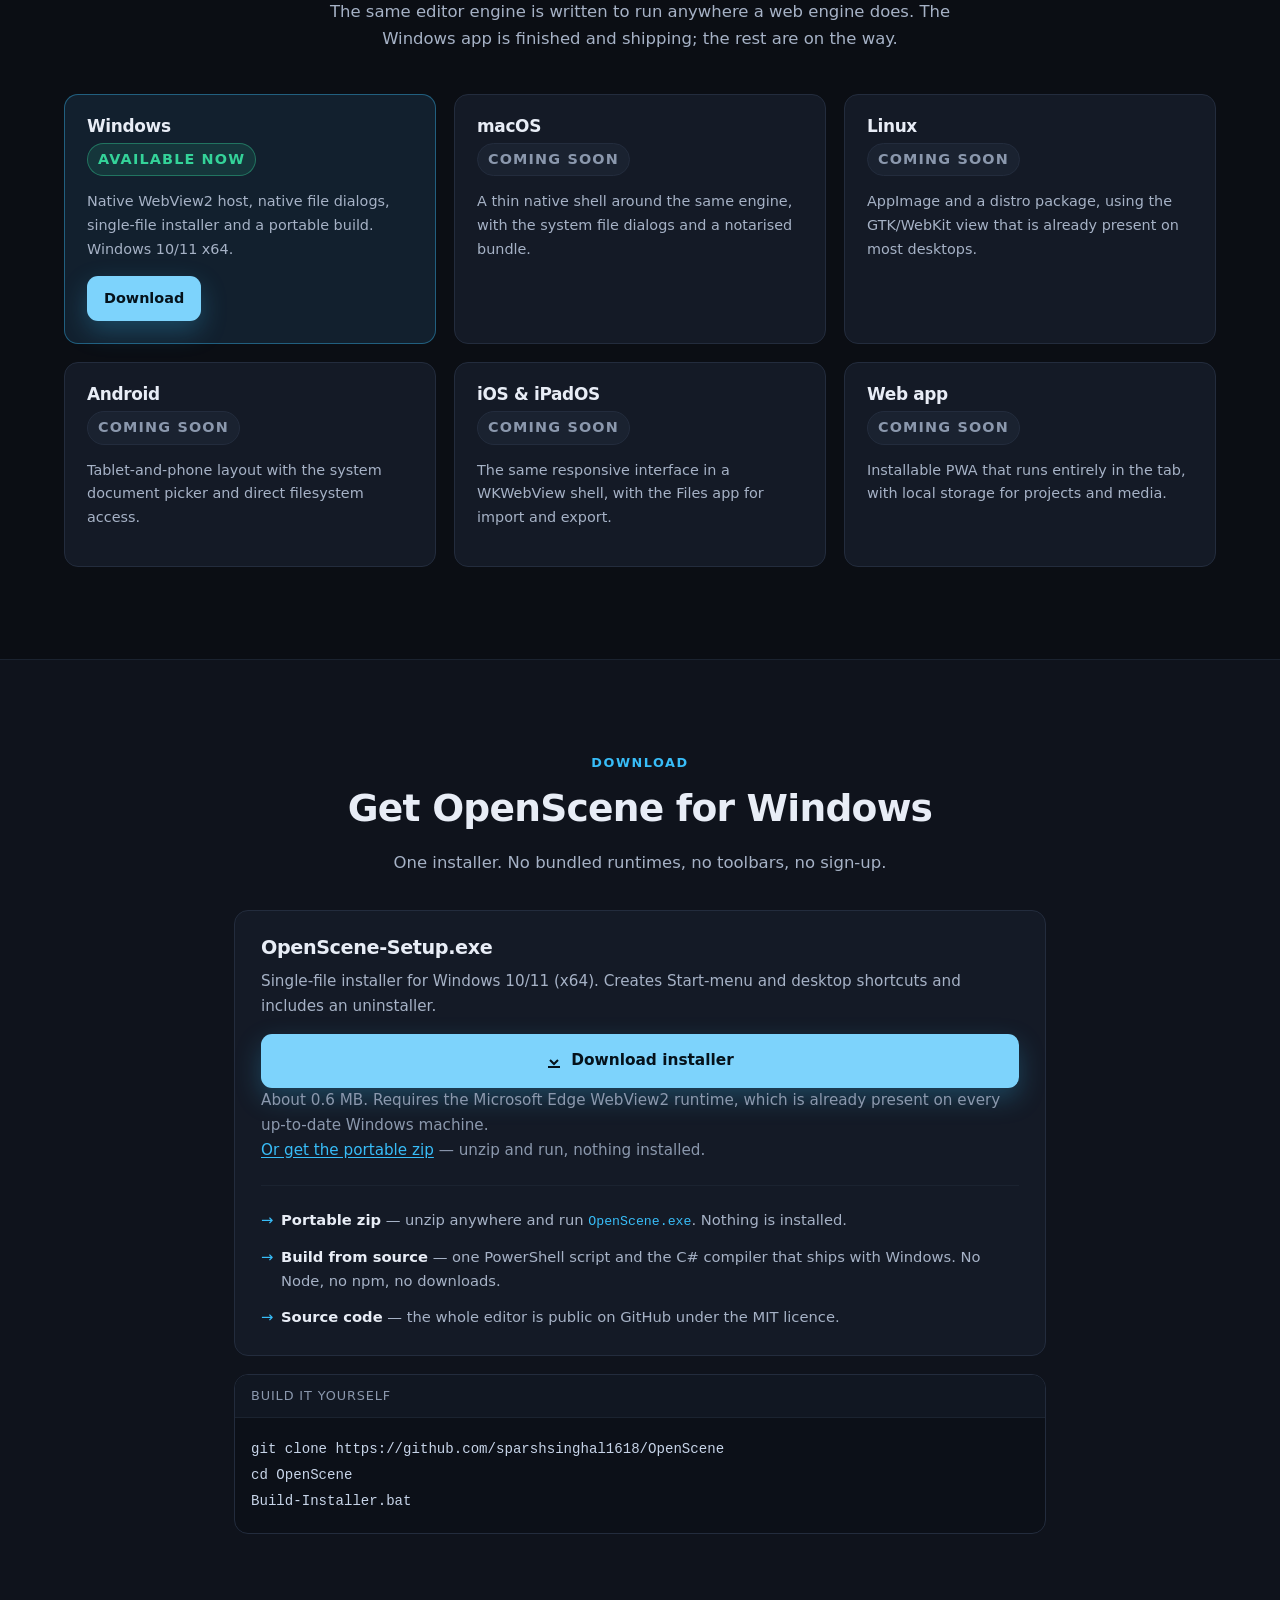
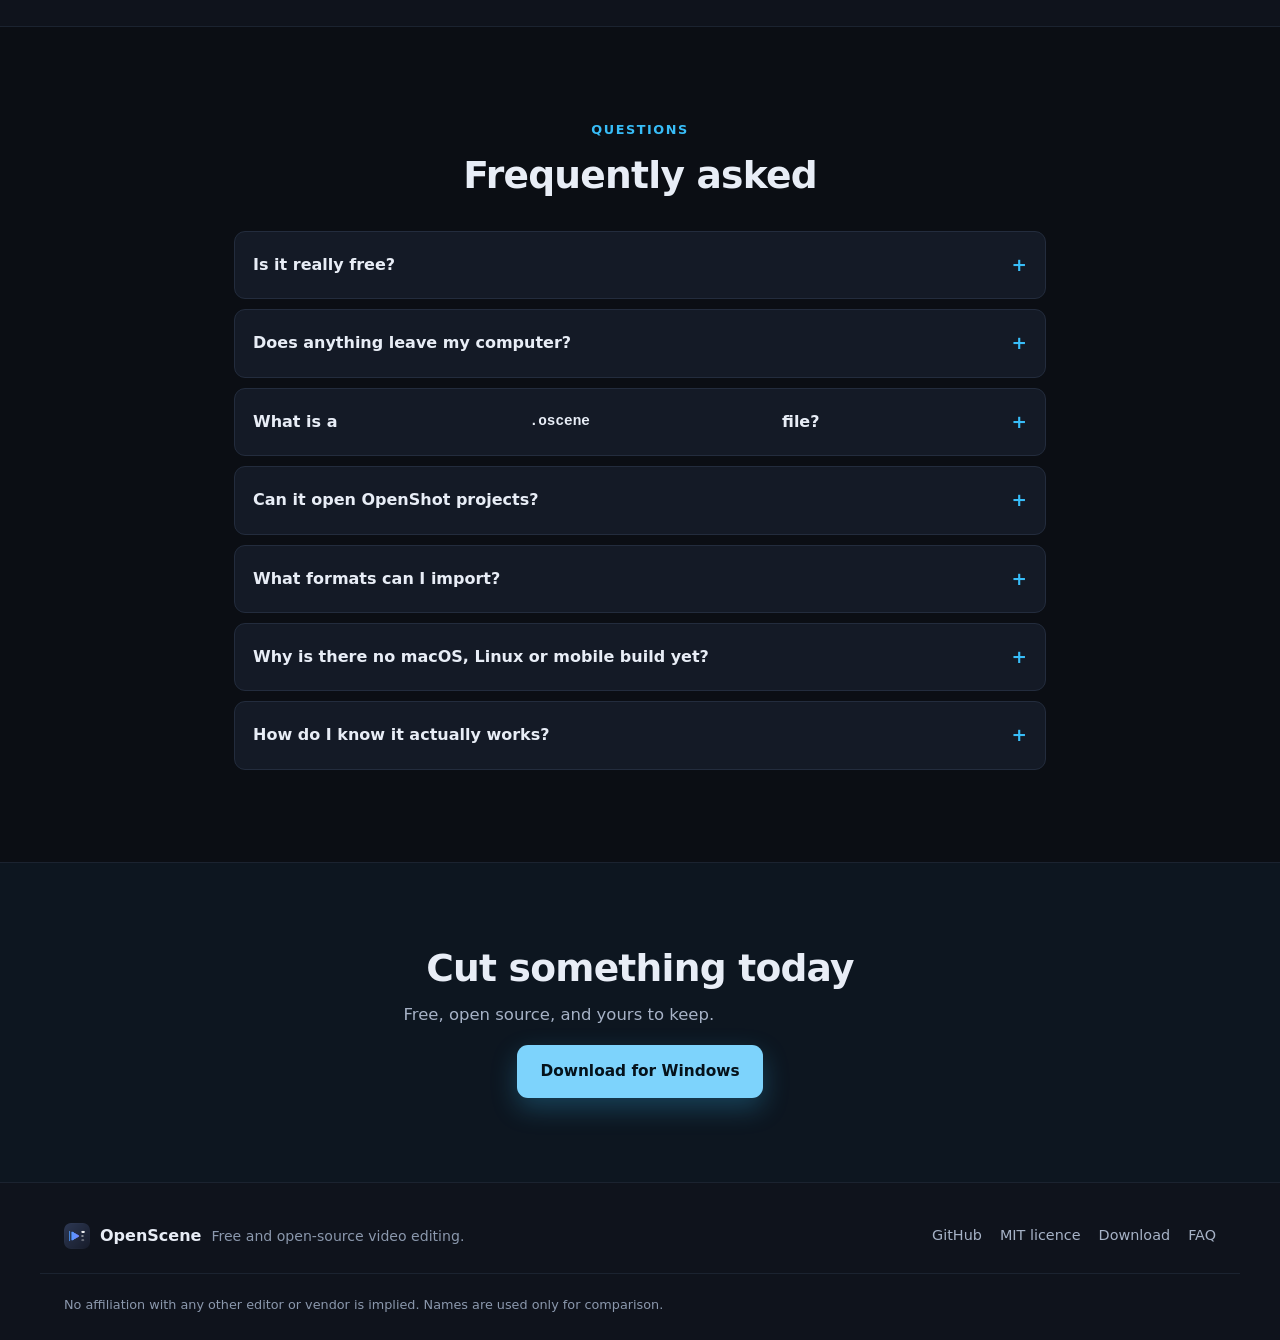
==== commit 517a39dd: "Website: link download buttons straight to the release assets" ====
--- a/docs/index.html
+++ b/docs/index.html
@@ -22,7 +22,7 @@
 <link rel="icon" href="icons/favicon-16.png" sizes="16x16" />
 <link rel="apple-touch-icon" href="icons/apple-touch-icon-180.png" />
 <link rel="manifest" href="manifest.webmanifest" />
-<link rel="stylesheet" href="site.css?v=2" />
+<link rel="stylesheet" href="site.css?v=3" />
 </head>
 <body>
 
@@ -250,11 +250,12 @@
       <div class="dl-main">
         <h3>OpenScene-Setup.exe</h3>
         <p>Single-file installer for Windows 10/11 (x64). Creates Start-menu and desktop shortcuts and includes an uninstaller.</p>
-        <a class="btn primary wide" href="https://github.com/sparshsinghal1618/OpenScene/releases/latest">
+        <a class="btn primary wide" href="https://github.com/sparshsinghal1618/OpenScene/releases/latest/download/OpenScene-Setup.exe">
           <svg viewBox="0 0 16 16" width="16" height="16" aria-hidden="true"><path fill="currentColor" d="M8 1v8.6L4.7 6.3 3.3 7.7 8 12.4l4.7-4.7-1.4-1.4L8 9.6V1zM2 13h12v2H2z"/></svg>
           Download installer
         </a>
-        <p class="micro">About 2 MB. Requires the Microsoft Edge WebView2 runtime, which is already present on every up-to-date Windows machine.</p>
+        <p class="micro">About 0.6 MB. Requires the Microsoft Edge WebView2 runtime, which is already present on every up-to-date Windows machine.</p>
+        <p class="micro"><a class="inline-link" href="https://github.com/sparshsinghal1618/OpenScene/releases/latest/download/OpenScene-portable.zip">Or get the portable zip</a> — unzip and run, nothing installed.</p>
       </div>
       <ul class="dl-alt">
         <li><b>Portable zip</b> — unzip anywhere and run <code>OpenScene.exe</code>. Nothing is installed.</li>
--- a/docs/site.css
+++ b/docs/site.css
@@ -265,6 +265,8 @@
 .dl-alt li::before { content: "→"; position: absolute; left: 0; color: var(--brand); }
 .dl-alt b { color: var(--ink); }
 .dl-alt code { color: var(--brand); }
+.inline-link { color: var(--brand); text-decoration: underline; text-underline-offset: 2px; }
+.inline-link:hover { color: #7dd3fc; }
 
 .cmd { margin-top: 18px; border: 1px solid var(--line); border-radius: var(--radius); overflow: hidden; background: #0c1018; }
 .cmd-head { padding: 10px 16px; font-size: .8rem; color: var(--ink-3); background: #111722; border-bottom: 1px solid var(--line-soft); text-transform: uppercase; letter-spacing: .07em; }
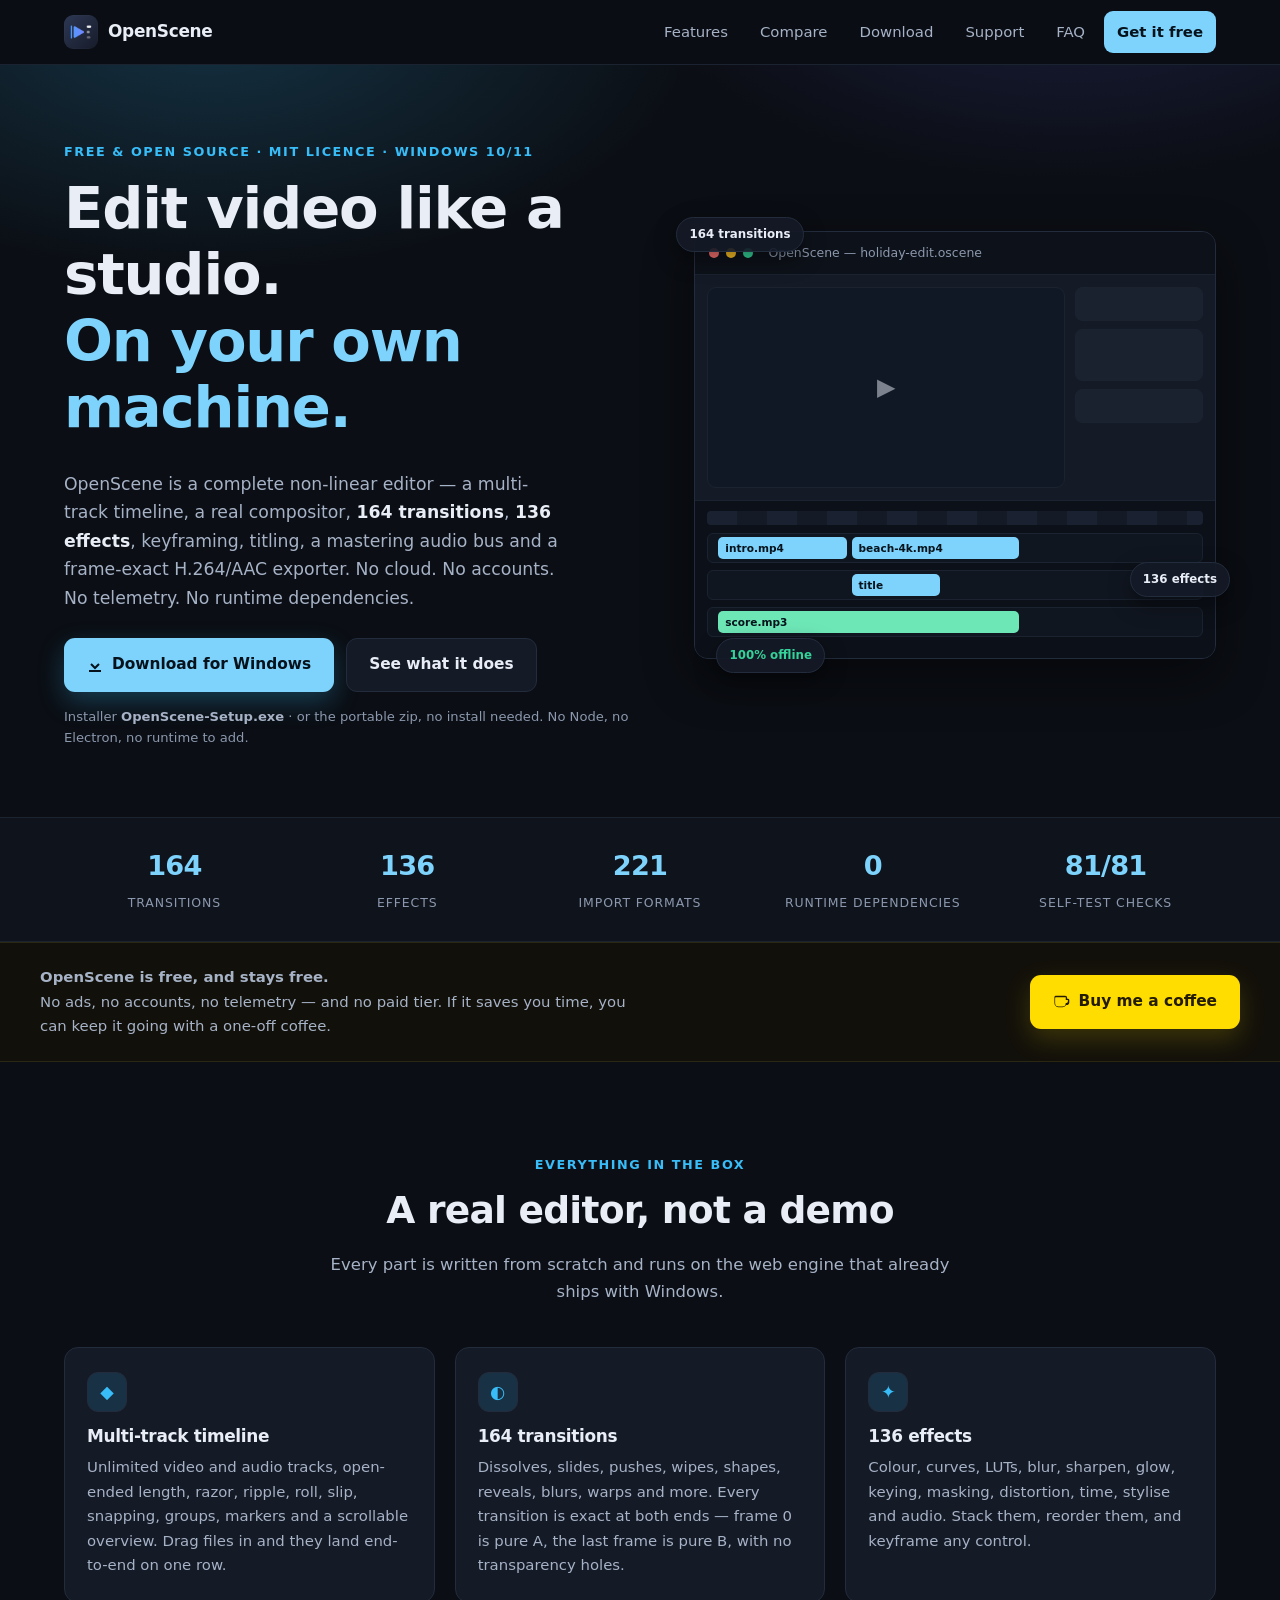
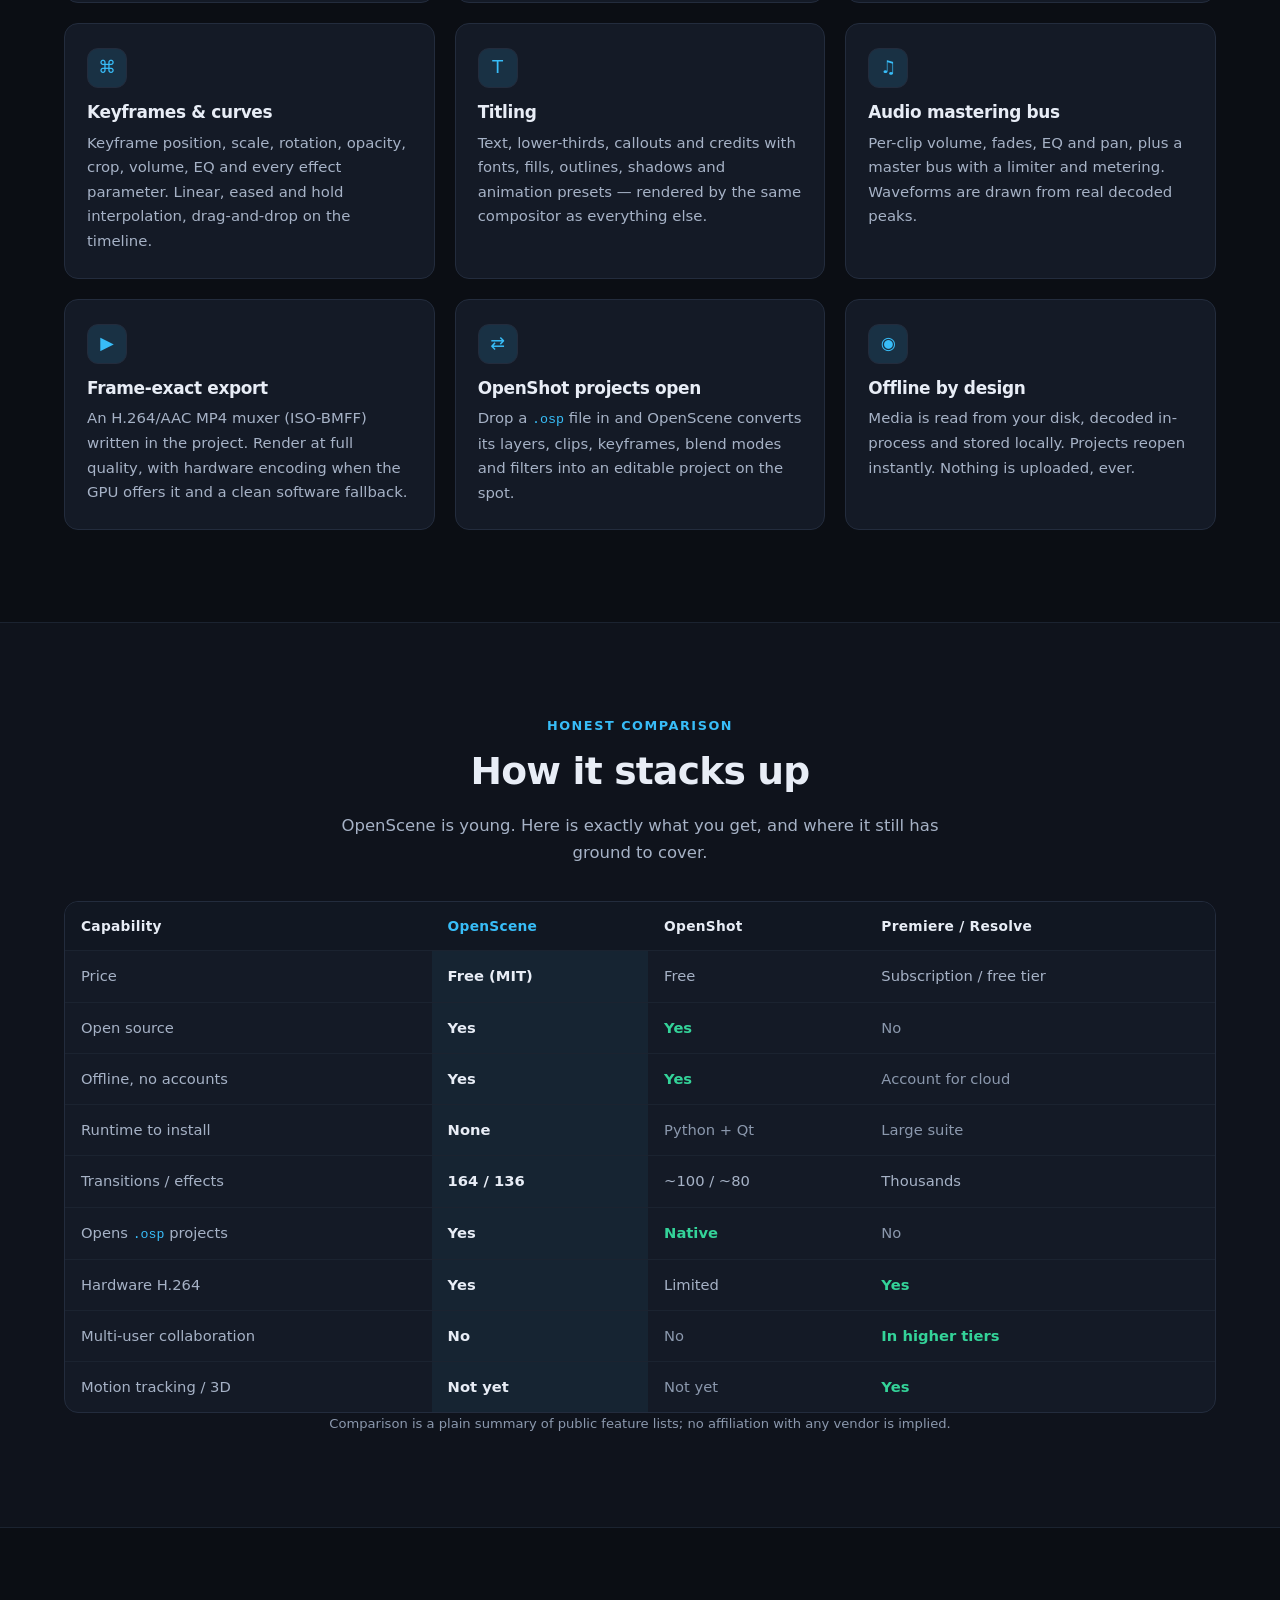
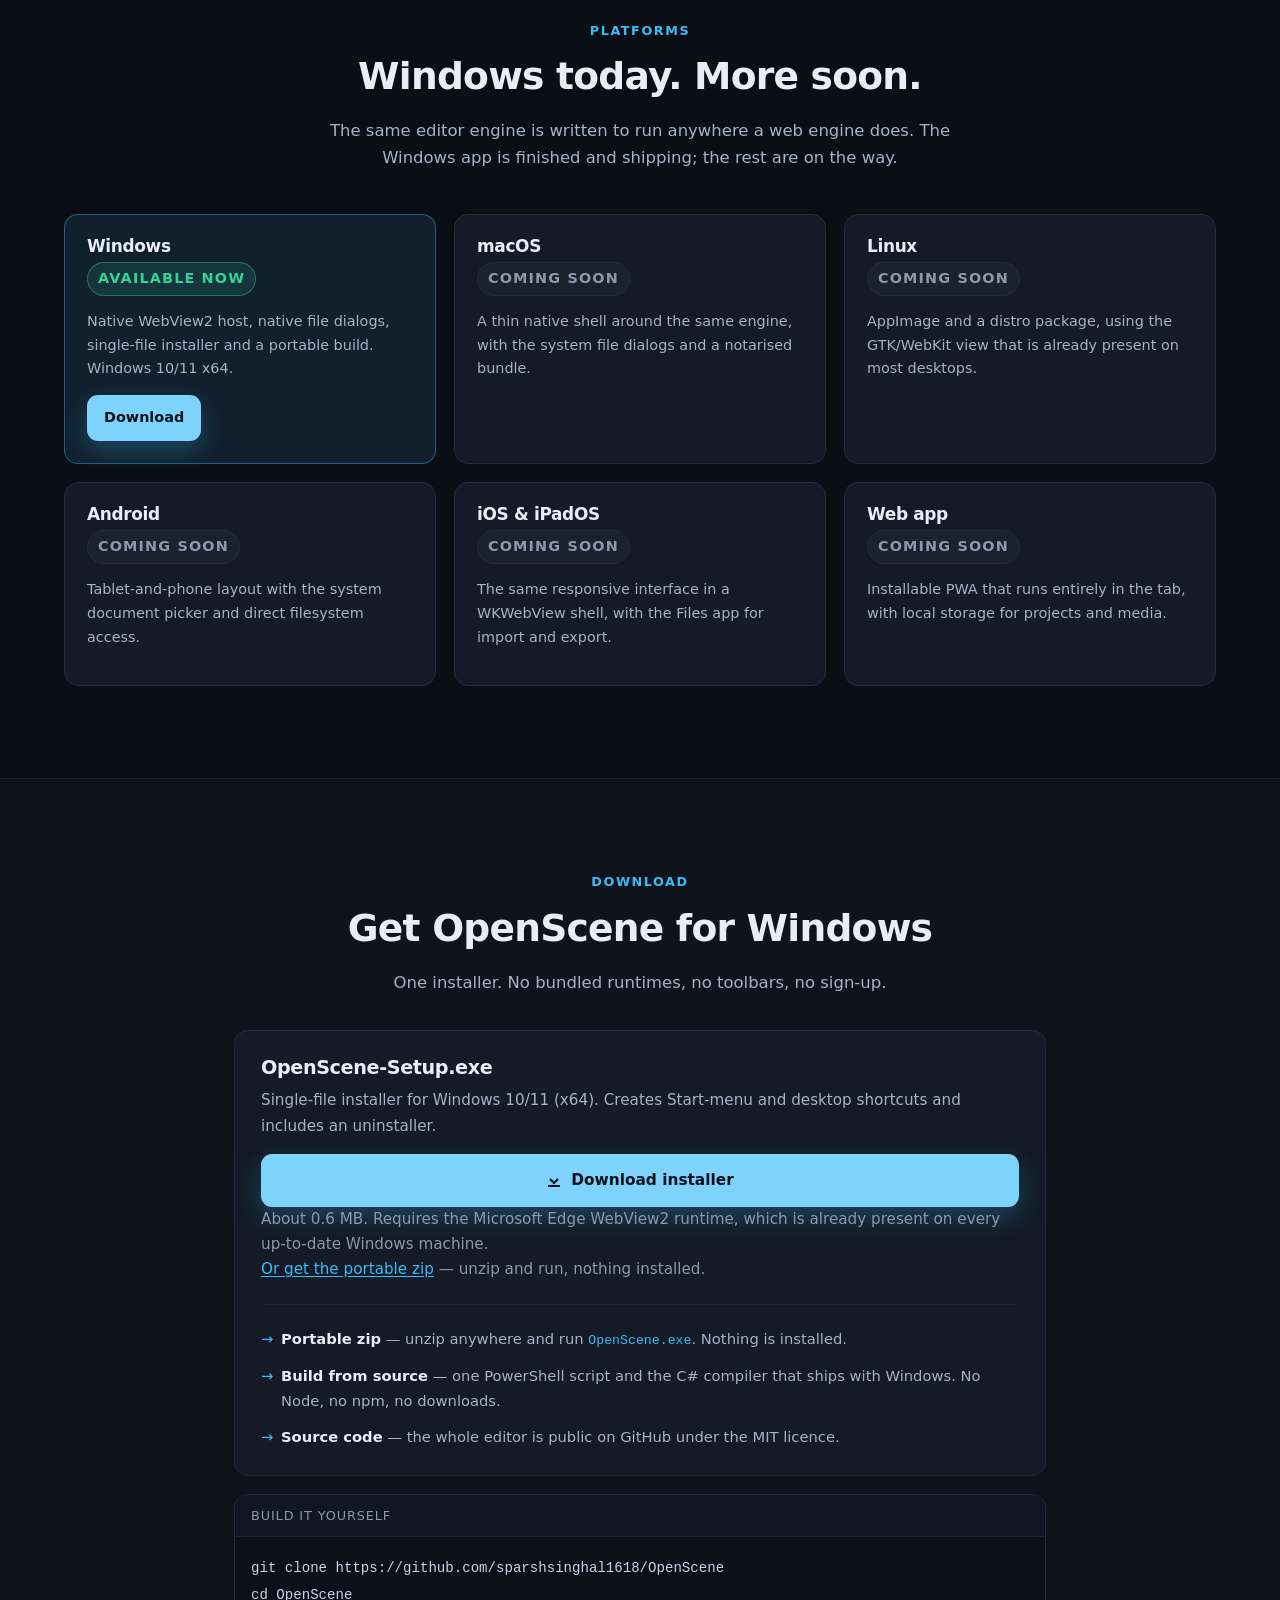
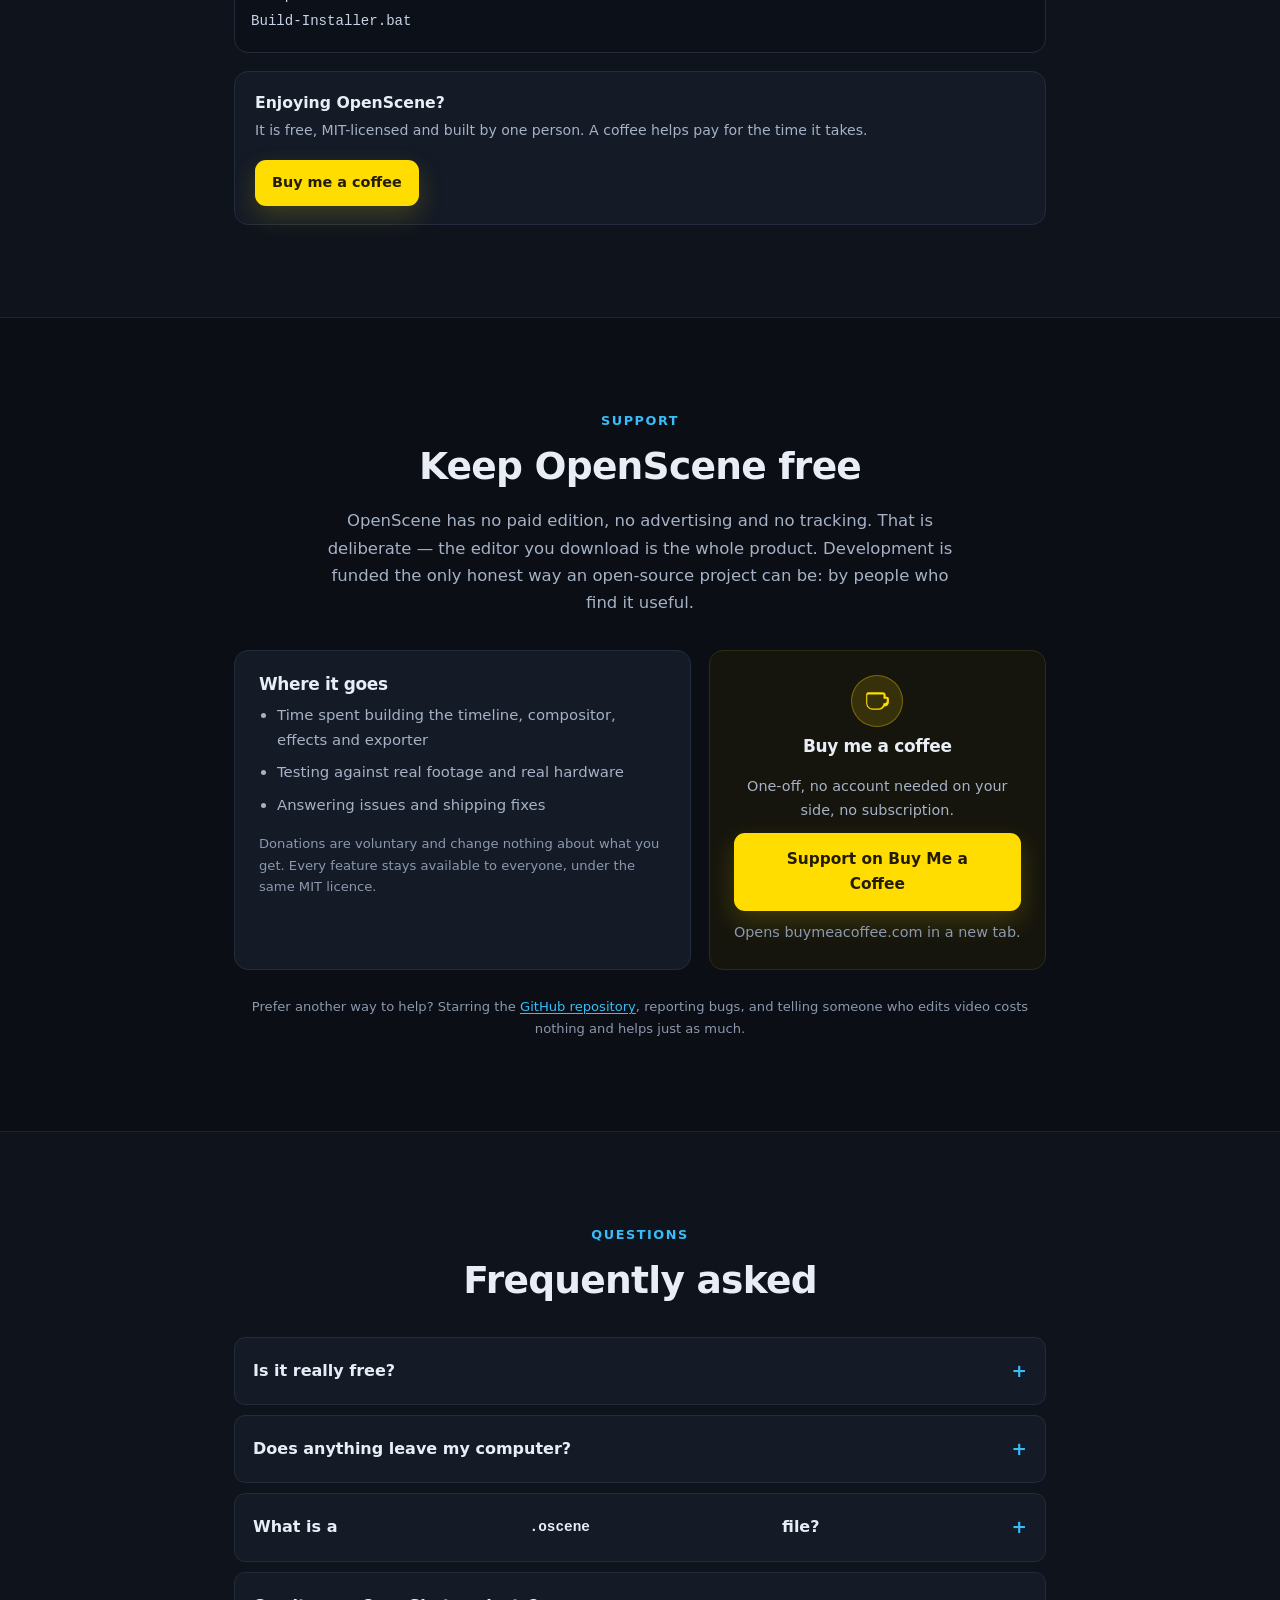
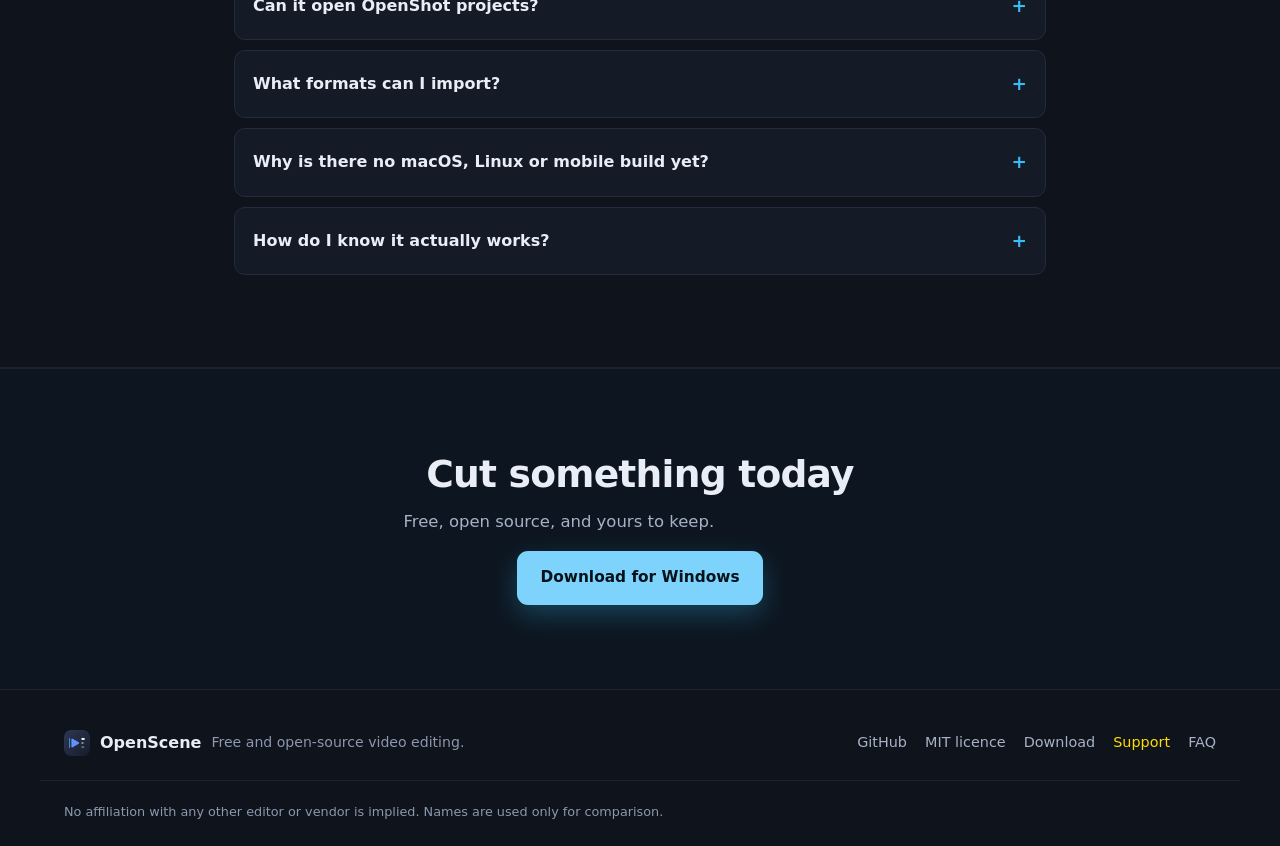
==== commit 23c58067: "Website: add a Support section (Buy Me a Coffee) Four placements, all pointing at buymeacoffee.com/s" ====
--- a/docs/index.html
+++ b/docs/index.html
@@ -22,7 +22,7 @@
 <link rel="icon" href="icons/favicon-16.png" sizes="16x16" />
 <link rel="apple-touch-icon" href="icons/apple-touch-icon-180.png" />
 <link rel="manifest" href="manifest.webmanifest" />
-<link rel="stylesheet" href="site.css?v=3" />
+<link rel="stylesheet" href="site.css?v=4" />
 </head>
 <body>
 
@@ -38,6 +38,7 @@
       <a href="#features">Features</a>
       <a href="#compare">Compare</a>
       <a href="#download">Download</a>
+      <a href="#support">Support</a>
       <a href="#faq">FAQ</a>
       <a class="nav-cta" href="#download">Get it free</a>
     </nav>
@@ -49,6 +50,7 @@
     <a href="#features">Features</a>
     <a href="#compare">Compare</a>
     <a href="#download">Download</a>
+    <a href="#support">Support</a>
     <a href="#faq">FAQ</a>
   </div>
 </header>
@@ -113,6 +115,20 @@
 </section>
 
 <!-- ------------------------------------------------ features -->
+<!-- ------------------------------------------------ support banner -->
+<section class="support-band" aria-label="Support OpenScene">
+  <div class="wrap support-band-in">
+    <div class="support-band-copy">
+      <p class="support-band-title">OpenScene is free, and stays free.</p>
+      <p>No ads, no accounts, no telemetry — and no paid tier. If it saves you time, you can keep it going with a one-off coffee.</p>
+    </div>
+    <a class="btn coffee" href="https://buymeacoffee.com/sparshsinghal1618" target="_blank" rel="noopener">
+      <svg viewBox="0 0 24 24" width="17" height="17" aria-hidden="true"><path fill="currentColor" d="M4 4h13a3 3 0 0 1 3 3v1h1a2 2 0 0 1 2 2v3a4 4 0 0 1-4 4h-.3A6 6 0 0 1 13 20H8a6 6 0 0 1-6-6V6a2 2 0 0 1 2-2zm14 6v4h1a2 2 0 0 0 2-2v-2h-3zM3 8v6a5 5 0 0 0 5 5h5a5 5 0 0 0 5-5V6H4a1 1 0 0 0-1 1v1z"/></svg>
+      Buy me a coffee
+    </a>
+  </div>
+</section>
+
 <section class="section" id="features">
   <div class="wrap">
     <p class="eyebrow center">Everything in the box</p>
@@ -270,11 +286,62 @@
 cd OpenScene
 Build-Installer.bat</code></pre>
     </div>
+
+    <div class="support-card">
+      <div class="support-card-txt">
+        <b>Enjoying OpenScene?</b>
+        <span>It is free, MIT-licensed and built by one person. A coffee helps pay for the time it takes.</span>
+      </div>
+      <a class="btn coffee small" href="https://buymeacoffee.com/sparshsinghal1618" target="_blank" rel="noopener">Buy me a coffee</a>
+    </div>
+  </div>
+</section>
+
+<!-- ------------------------------------------------ support -->
+<section class="section" id="support">
+  <div class="wrap narrow">
+    <p class="eyebrow center">Support</p>
+    <h2 class="center">Keep OpenScene free</h2>
+    <p class="sub center">
+      OpenScene has no paid edition, no advertising and no tracking. That is deliberate — the
+      editor you download is the whole product. Development is funded the only honest way an
+      open-source project can be: by people who find it useful.
+    </p>
+
+    <div class="support-grid">
+      <div class="support-why">
+        <h3>Where it goes</h3>
+        <ul>
+          <li>Time spent building the timeline, compositor, effects and exporter</li>
+          <li>Testing against real footage and real hardware</li>
+          <li>Answering issues and shipping fixes</li>
+        </ul>
+        <p class="micro">Donations are voluntary and change nothing about what you get. Every feature stays available to everyone, under the same MIT licence.</p>
+      </div>
+
+      <div class="support-cta">
+        <div class="coffee-badge" aria-hidden="true">
+          <svg viewBox="0 0 24 24" width="26" height="26"><path fill="currentColor" d="M4 4h13a3 3 0 0 1 3 3v1h1a2 2 0 0 1 2 2v3a4 4 0 0 1-4 4h-.3A6 6 0 0 1 13 20H8a6 6 0 0 1-6-6V6a2 2 0 0 1 2-2zm14 6v4h1a2 2 0 0 0 2-2v-2h-3zM3 8v6a5 5 0 0 0 5 5h5a5 5 0 0 0 5-5V6H4a1 1 0 0 0-1 1v1z"/></svg>
+        </div>
+        <h3>Buy me a coffee</h3>
+        <p>One-off, no account needed on your side, no subscription.</p>
+        <a class="btn coffee wide" href="https://buymeacoffee.com/sparshsinghal1618" target="_blank" rel="noopener">
+          Support on Buy Me a Coffee
+        </a>
+        <p class="micro">Opens buymeacoffee.com in a new tab.</p>
+      </div>
+    </div>
+
+    <p class="support-alt micro center">
+      Prefer another way to help? Starring the
+      <a class="inline-link" href="https://github.com/sparshsinghal1618/OpenScene">GitHub repository</a>,
+      reporting bugs, and telling someone who edits video costs nothing and helps just as much.
+    </p>
   </div>
 </section>
 
 <!-- ------------------------------------------------ faq -->
-<section class="section" id="faq">
+<section class="section alt" id="faq">
   <div class="wrap narrow">
     <p class="eyebrow center">Questions</p>
     <h2 class="center">Frequently asked</h2>
@@ -333,6 +400,7 @@
       <a href="https://github.com/sparshsinghal1618/OpenScene">GitHub</a>
       <a href="https://github.com/sparshsinghal1618/OpenScene/blob/master/LICENSE">MIT licence</a>
       <a href="#download">Download</a>
+      <a class="foot-support" href="#support">Support</a>
       <a href="#faq">FAQ</a>
     </div>
   </div>
--- a/docs/site.css
+++ b/docs/site.css
@@ -293,7 +293,68 @@
 .cta { padding: 84px 0; background: #0d1620; border-top: 1px solid var(--line-soft); }
 .cta h2 { margin-bottom: .3em; }
 
+/* ------------------------------------------------ support
+   A support banner under the hero, a compact card in Download, a dedicated
+   section, and a footer link. One platform (Buy Me a Coffee) so the message
+   stays simple. The accent colour is the BMC yellow.
+   -------------------------------------------------------------------- */
+:root { --coffee: #ffdd00; }
+
+.btn.coffee {
+  background: var(--coffee); color: #241c00; font-weight: 800;
+  box-shadow: 0 10px 26px rgba(255,221,0,.18);
+}
+.btn.coffee:hover { filter: brightness(1.05); }
+
+/* banner under the stats strip */
+.support-band {
+  background: #12100a;
+  border-top: 1px solid #2a2712;
+  border-bottom: 1px solid #2a2712;
+}
+.support-band-in {
+  display: flex; align-items: center; justify-content: space-between;
+  gap: 22px; padding: 22px 0; flex-wrap: wrap;
+}
+.support-band-copy h3 { margin: 0 0 4px; font-size: 1.06rem; }
+.support-band-title { margin: 0 0 4px; font-size: 1.06rem; font-weight: 700; color: var(--ink); }
+.support-band-copy p { margin: 0; font-size: .93rem; color: var(--ink-2); max-width: 62ch; }
+
+/* compact card inside the Download section */
+.support-card {
+  margin-top: 18px; padding: 18px 20px;
+  border: 1px solid var(--line); border-radius: var(--radius);
+  background: var(--panel);
+  display: flex; align-items: center; justify-content: space-between; gap: 18px; flex-wrap: wrap;
+}
+.support-card-txt { display: flex; flex-direction: column; gap: 3px; }
+.support-card-txt b { font-size: .98rem; }
+.support-card-txt span { font-size: .88rem; color: var(--ink-2); }
+
+/* dedicated section */
+.support-grid {
+  margin-top: 34px; display: grid; grid-template-columns: 1.15fr .85fr; gap: 18px;
+}
+.support-why, .support-cta {
+  border: 1px solid var(--line); border-radius: var(--radius);
+  background: var(--panel); padding: 24px;
+}
+.support-why h3, .support-cta h3 { font-size: 1.06rem; }
+.support-why ul { margin: 0 0 16px; padding-left: 18px; }
+.support-why li { color: var(--ink-2); font-size: .93rem; margin-bottom: 8px; }
+.support-cta {
+  text-align: center; display: flex; flex-direction: column; align-items: center;
+  justify-content: center; gap: 10px; background: #16150d; border-color: #2f2c16;
+}
+.support-cta p { margin: 0; font-size: .9rem; }
+.coffee-badge {
+  width: 52px; height: 52px; border-radius: 50%; display: grid; place-items: center;
+  background: rgba(255,221,0,.14); border: 1px solid rgba(255,221,0,.34); color: var(--coffee);
+}
+.support-alt { margin-top: 26px; }
+
 /* footer */
+.foot-links a.foot-support { color: var(--coffee); }
 .foot { border-top: 1px solid var(--line-soft); background: var(--bg-2); padding: 40px 0 26px; }
 .foot-in { display: flex; align-items: center; justify-content: space-between; gap: 20px; flex-wrap: wrap; }
 .foot-brand { display: flex; align-items: center; gap: 10px; }
@@ -399,6 +460,13 @@
   .dl { padding: 20px; }
   .cta { padding: 60px 0; }
 
+  /* support: stack, and give the coffee button room to breathe */
+  .support-band-in { flex-direction: column; align-items: stretch; gap: 14px; padding: 20px 0; }
+  .support-band-in .btn { width: 100%; }
+  .support-card { flex-direction: column; align-items: stretch; gap: 12px; }
+  .support-grid { grid-template-columns: 1fr; gap: 14px; }
+  .support-why, .support-cta { padding: 20px; }
+
   .badge-float { font-size: .7rem; padding: 6px 10px; }
   .badge-float.b1 { top: -10px; left: 6px; }
   .badge-float.b2 { right: 6px; bottom: 52px; }
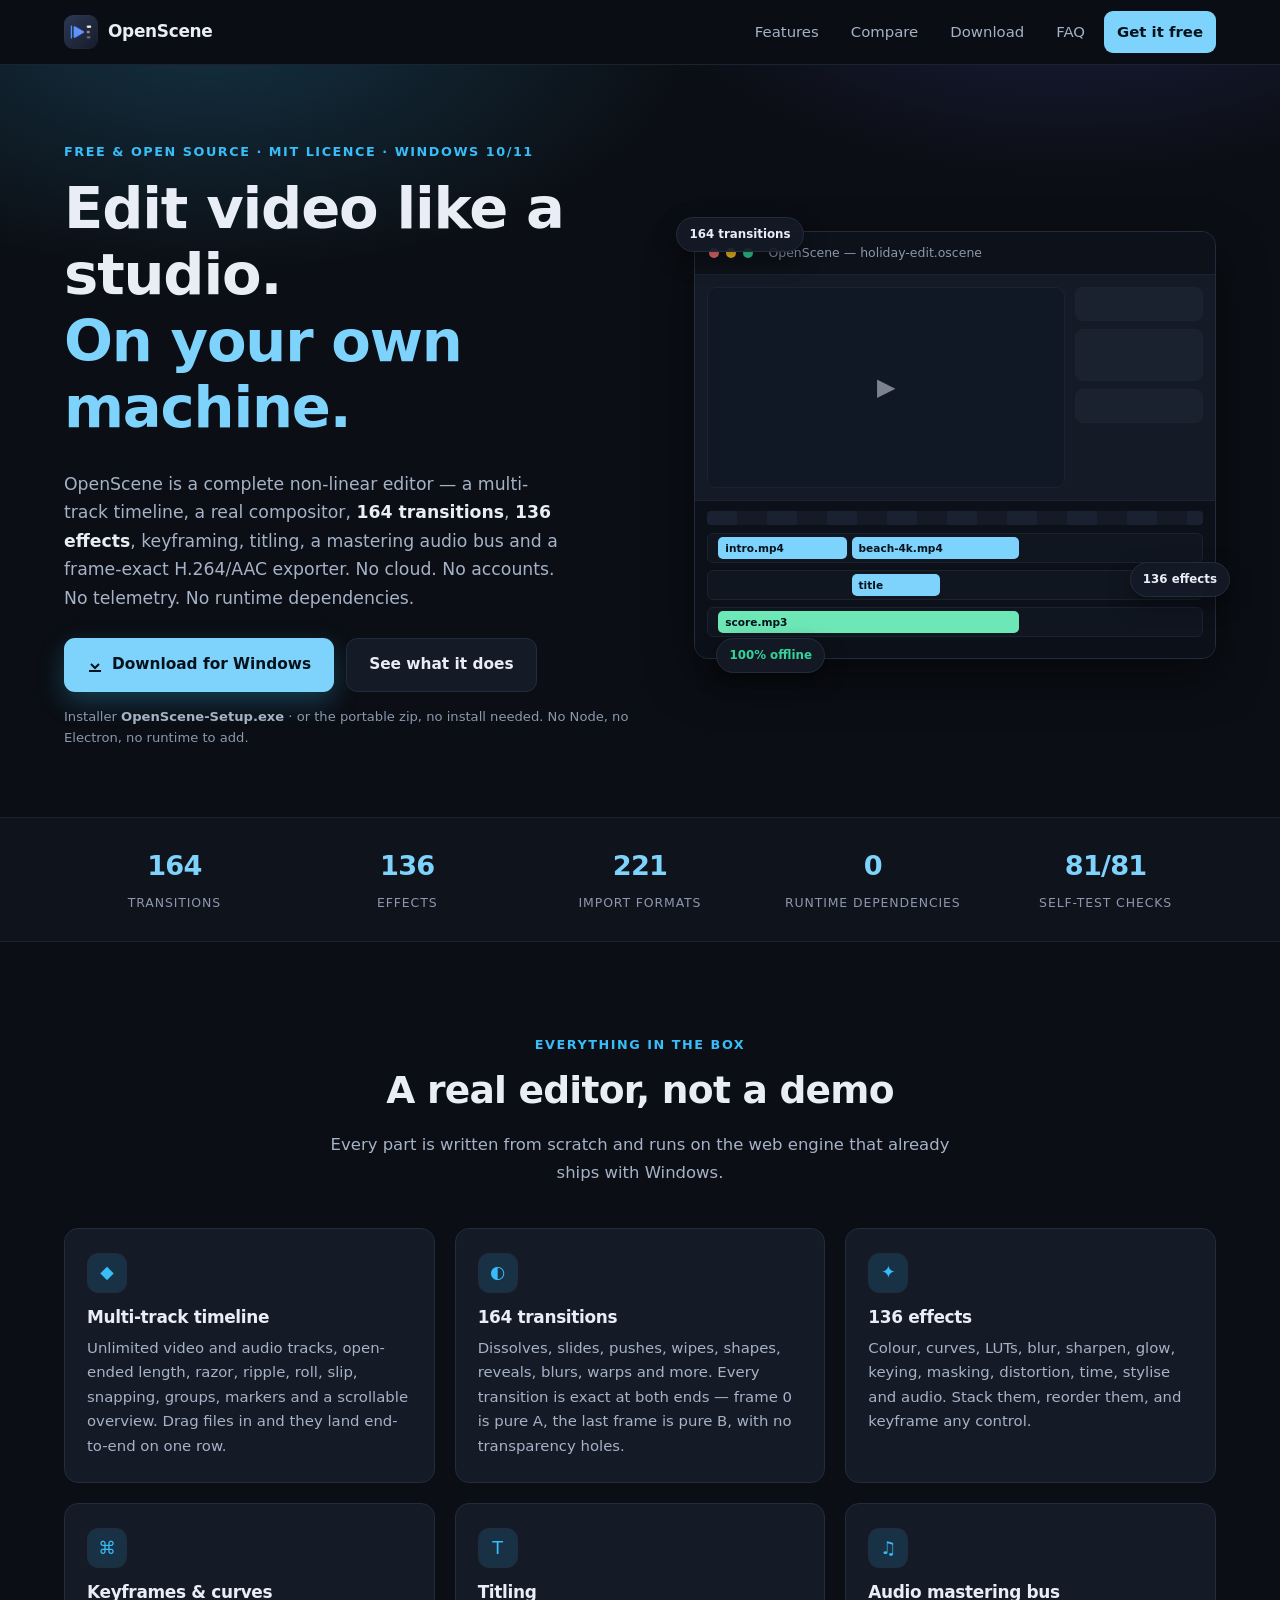
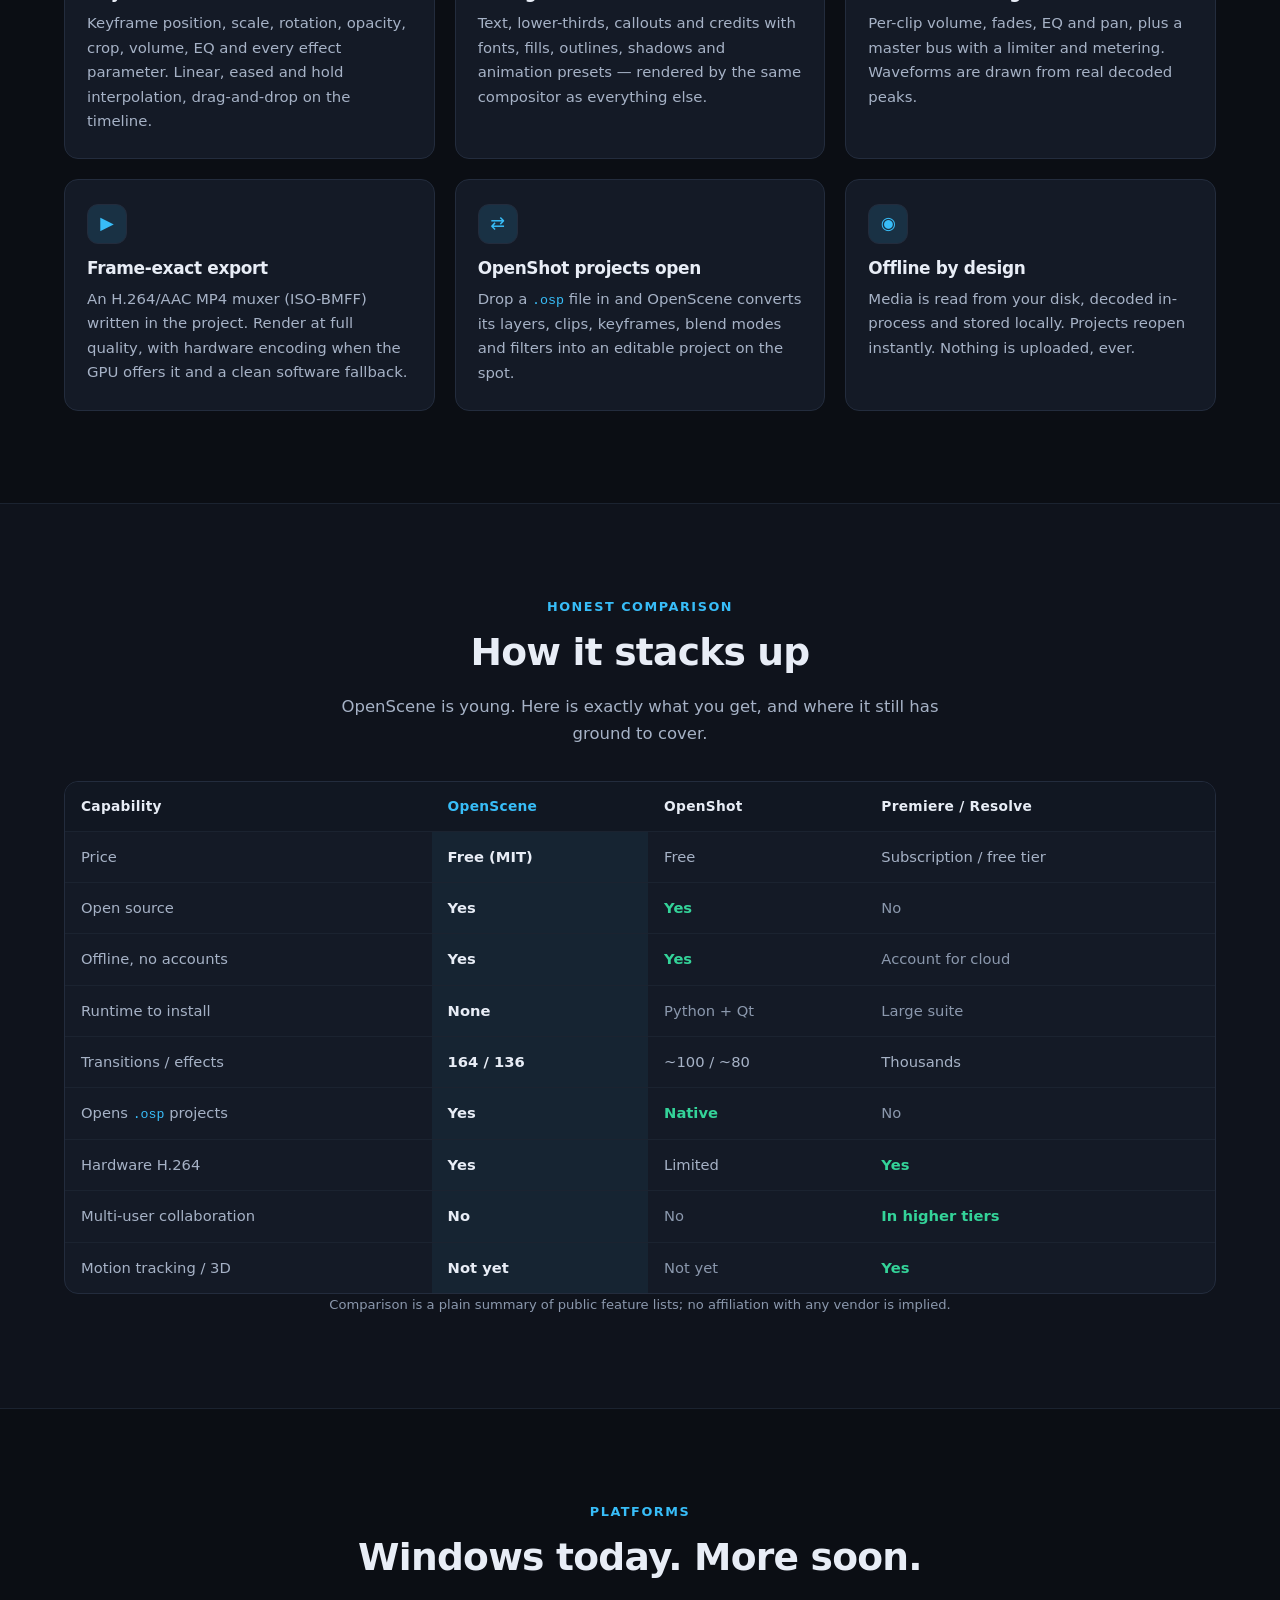
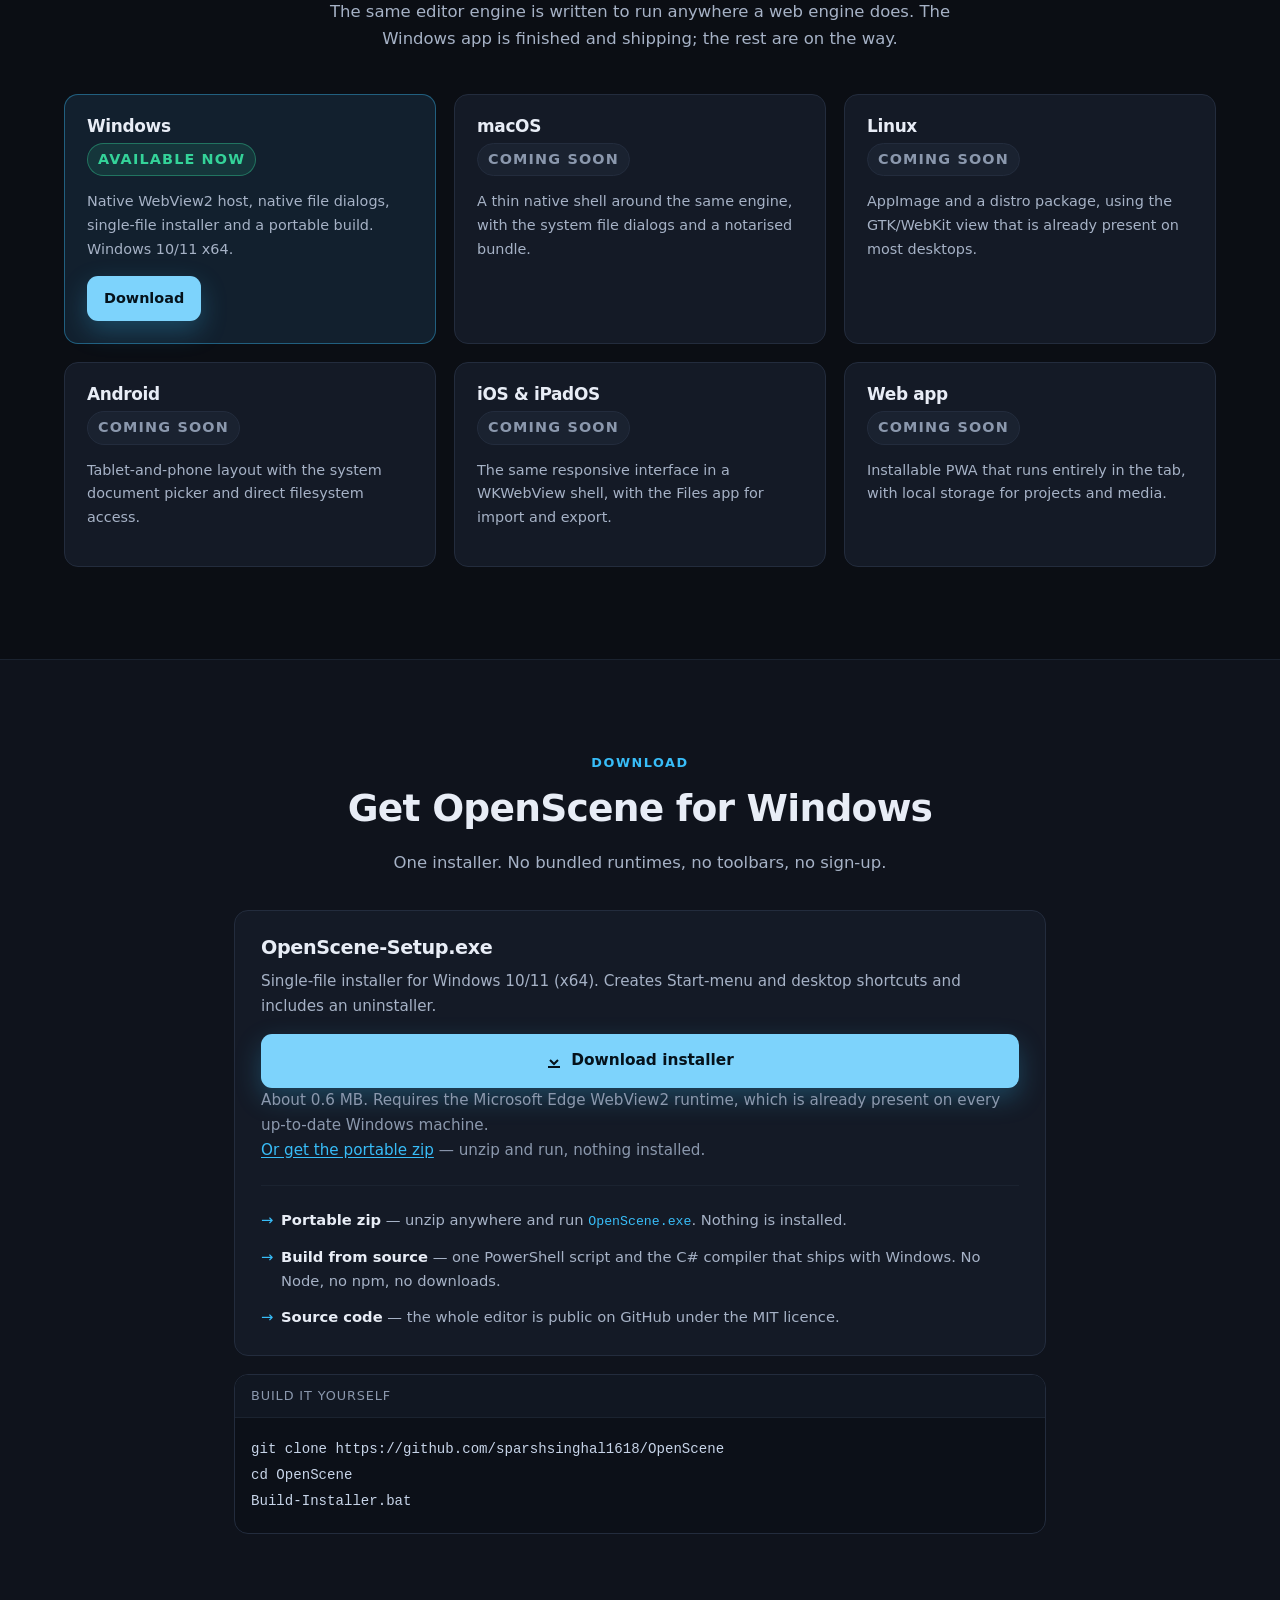
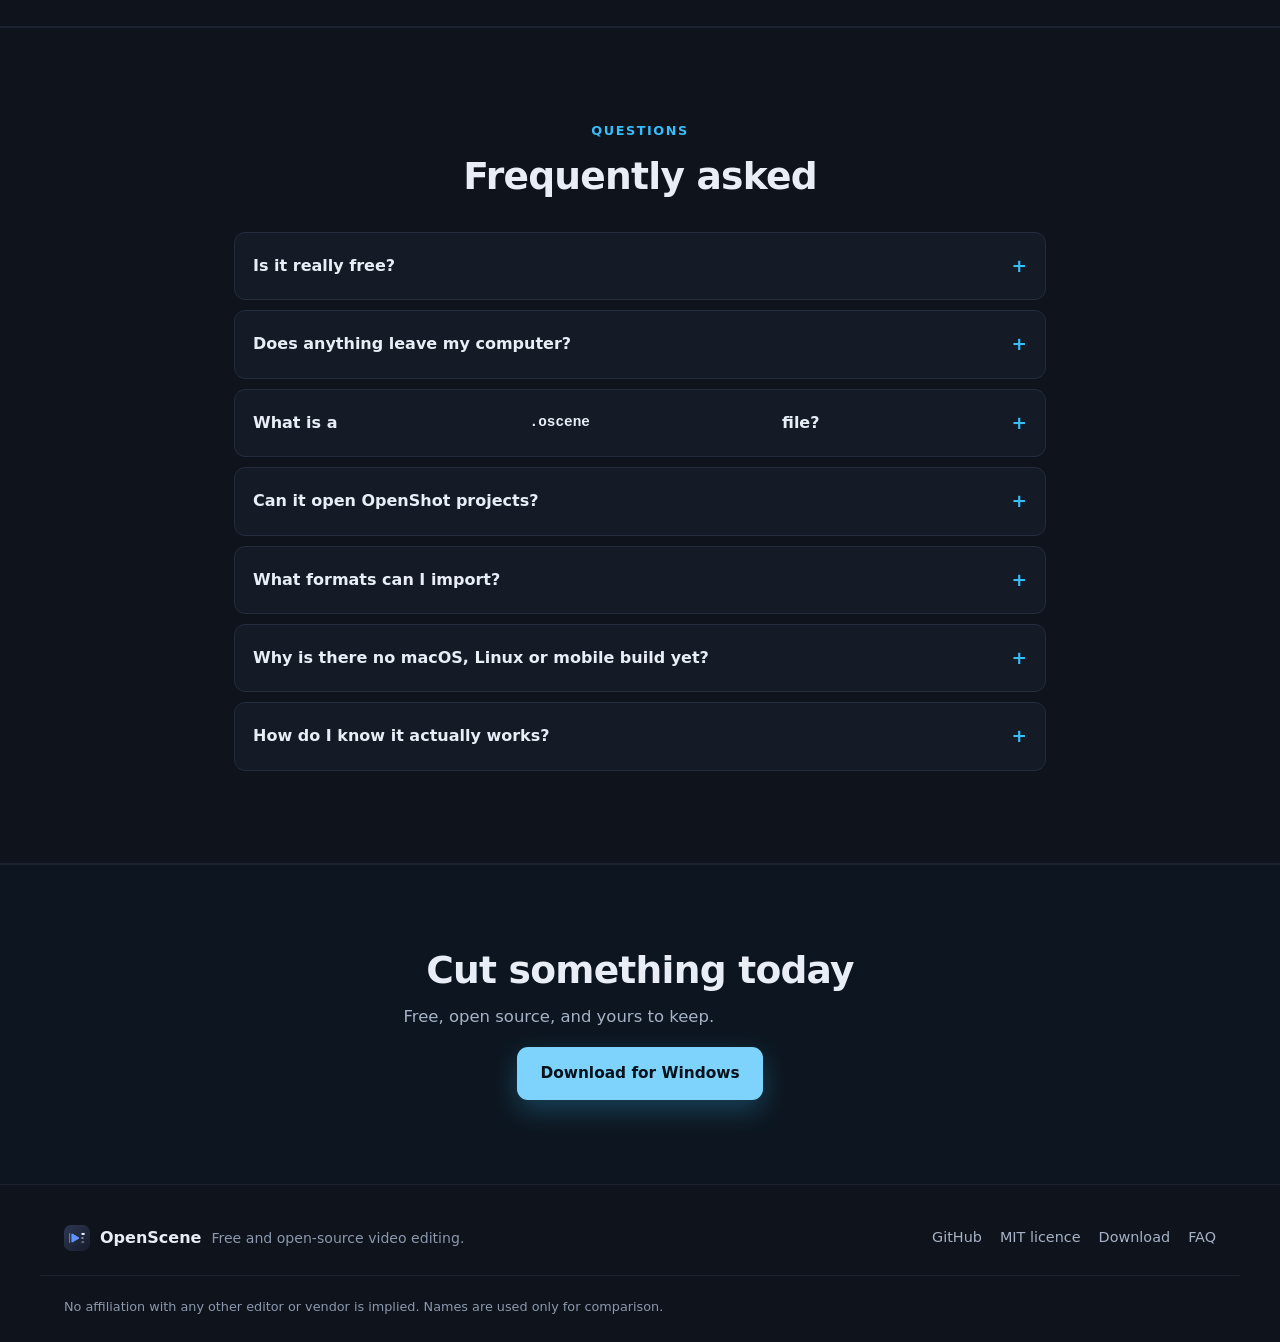
==== commit b88628de: "Website: remove the Support section The Buy Me a Coffee link could never work: payout requires a ban" ====
--- a/docs/index.html
+++ b/docs/index.html
@@ -22,7 +22,7 @@
 <link rel="icon" href="icons/favicon-16.png" sizes="16x16" />
 <link rel="apple-touch-icon" href="icons/apple-touch-icon-180.png" />
 <link rel="manifest" href="manifest.webmanifest" />
-<link rel="stylesheet" href="site.css?v=4" />
+<link rel="stylesheet" href="site.css?v=5" />
 </head>
 <body>
 
@@ -38,7 +38,6 @@
       <a href="#features">Features</a>
       <a href="#compare">Compare</a>
       <a href="#download">Download</a>
-      <a href="#support">Support</a>
       <a href="#faq">FAQ</a>
       <a class="nav-cta" href="#download">Get it free</a>
     </nav>
@@ -50,7 +49,6 @@
     <a href="#features">Features</a>
     <a href="#compare">Compare</a>
     <a href="#download">Download</a>
-    <a href="#support">Support</a>
     <a href="#faq">FAQ</a>
   </div>
 </header>
@@ -115,20 +113,6 @@
 </section>
 
 <!-- ------------------------------------------------ features -->
-<!-- ------------------------------------------------ support banner -->
-<section class="support-band" aria-label="Support OpenScene">
-  <div class="wrap support-band-in">
-    <div class="support-band-copy">
-      <p class="support-band-title">OpenScene is free, and stays free.</p>
-      <p>No ads, no accounts, no telemetry — and no paid tier. If it saves you time, you can keep it going with a one-off coffee.</p>
-    </div>
-    <a class="btn coffee" href="https://buymeacoffee.com/sparshsinghal1618" target="_blank" rel="noopener">
-      <svg viewBox="0 0 24 24" width="17" height="17" aria-hidden="true"><path fill="currentColor" d="M4 4h13a3 3 0 0 1 3 3v1h1a2 2 0 0 1 2 2v3a4 4 0 0 1-4 4h-.3A6 6 0 0 1 13 20H8a6 6 0 0 1-6-6V6a2 2 0 0 1 2-2zm14 6v4h1a2 2 0 0 0 2-2v-2h-3zM3 8v6a5 5 0 0 0 5 5h5a5 5 0 0 0 5-5V6H4a1 1 0 0 0-1 1v1z"/></svg>
-      Buy me a coffee
-    </a>
-  </div>
-</section>
-
 <section class="section" id="features">
   <div class="wrap">
     <p class="eyebrow center">Everything in the box</p>
@@ -286,57 +270,6 @@
 cd OpenScene
 Build-Installer.bat</code></pre>
     </div>
-
-    <div class="support-card">
-      <div class="support-card-txt">
-        <b>Enjoying OpenScene?</b>
-        <span>It is free, MIT-licensed and built by one person. A coffee helps pay for the time it takes.</span>
-      </div>
-      <a class="btn coffee small" href="https://buymeacoffee.com/sparshsinghal1618" target="_blank" rel="noopener">Buy me a coffee</a>
-    </div>
-  </div>
-</section>
-
-<!-- ------------------------------------------------ support -->
-<section class="section" id="support">
-  <div class="wrap narrow">
-    <p class="eyebrow center">Support</p>
-    <h2 class="center">Keep OpenScene free</h2>
-    <p class="sub center">
-      OpenScene has no paid edition, no advertising and no tracking. That is deliberate — the
-      editor you download is the whole product. Development is funded the only honest way an
-      open-source project can be: by people who find it useful.
-    </p>
-
-    <div class="support-grid">
-      <div class="support-why">
-        <h3>Where it goes</h3>
-        <ul>
-          <li>Time spent building the timeline, compositor, effects and exporter</li>
-          <li>Testing against real footage and real hardware</li>
-          <li>Answering issues and shipping fixes</li>
-        </ul>
-        <p class="micro">Donations are voluntary and change nothing about what you get. Every feature stays available to everyone, under the same MIT licence.</p>
-      </div>
-
-      <div class="support-cta">
-        <div class="coffee-badge" aria-hidden="true">
-          <svg viewBox="0 0 24 24" width="26" height="26"><path fill="currentColor" d="M4 4h13a3 3 0 0 1 3 3v1h1a2 2 0 0 1 2 2v3a4 4 0 0 1-4 4h-.3A6 6 0 0 1 13 20H8a6 6 0 0 1-6-6V6a2 2 0 0 1 2-2zm14 6v4h1a2 2 0 0 0 2-2v-2h-3zM3 8v6a5 5 0 0 0 5 5h5a5 5 0 0 0 5-5V6H4a1 1 0 0 0-1 1v1z"/></svg>
-        </div>
-        <h3>Buy me a coffee</h3>
-        <p>One-off, no account needed on your side, no subscription.</p>
-        <a class="btn coffee wide" href="https://buymeacoffee.com/sparshsinghal1618" target="_blank" rel="noopener">
-          Support on Buy Me a Coffee
-        </a>
-        <p class="micro">Opens buymeacoffee.com in a new tab.</p>
-      </div>
-    </div>
-
-    <p class="support-alt micro center">
-      Prefer another way to help? Starring the
-      <a class="inline-link" href="https://github.com/sparshsinghal1618/OpenScene">GitHub repository</a>,
-      reporting bugs, and telling someone who edits video costs nothing and helps just as much.
-    </p>
   </div>
 </section>
 
@@ -400,7 +333,6 @@
       <a href="https://github.com/sparshsinghal1618/OpenScene">GitHub</a>
       <a href="https://github.com/sparshsinghal1618/OpenScene/blob/master/LICENSE">MIT licence</a>
       <a href="#download">Download</a>
-      <a class="foot-support" href="#support">Support</a>
       <a href="#faq">FAQ</a>
     </div>
   </div>
--- a/docs/site.css
+++ b/docs/site.css
@@ -293,68 +293,7 @@
 .cta { padding: 84px 0; background: #0d1620; border-top: 1px solid var(--line-soft); }
 .cta h2 { margin-bottom: .3em; }
 
-/* ------------------------------------------------ support
-   A support banner under the hero, a compact card in Download, a dedicated
-   section, and a footer link. One platform (Buy Me a Coffee) so the message
-   stays simple. The accent colour is the BMC yellow.
-   -------------------------------------------------------------------- */
-:root { --coffee: #ffdd00; }
-
-.btn.coffee {
-  background: var(--coffee); color: #241c00; font-weight: 800;
-  box-shadow: 0 10px 26px rgba(255,221,0,.18);
-}
-.btn.coffee:hover { filter: brightness(1.05); }
-
-/* banner under the stats strip */
-.support-band {
-  background: #12100a;
-  border-top: 1px solid #2a2712;
-  border-bottom: 1px solid #2a2712;
-}
-.support-band-in {
-  display: flex; align-items: center; justify-content: space-between;
-  gap: 22px; padding: 22px 0; flex-wrap: wrap;
-}
-.support-band-copy h3 { margin: 0 0 4px; font-size: 1.06rem; }
-.support-band-title { margin: 0 0 4px; font-size: 1.06rem; font-weight: 700; color: var(--ink); }
-.support-band-copy p { margin: 0; font-size: .93rem; color: var(--ink-2); max-width: 62ch; }
-
-/* compact card inside the Download section */
-.support-card {
-  margin-top: 18px; padding: 18px 20px;
-  border: 1px solid var(--line); border-radius: var(--radius);
-  background: var(--panel);
-  display: flex; align-items: center; justify-content: space-between; gap: 18px; flex-wrap: wrap;
-}
-.support-card-txt { display: flex; flex-direction: column; gap: 3px; }
-.support-card-txt b { font-size: .98rem; }
-.support-card-txt span { font-size: .88rem; color: var(--ink-2); }
-
-/* dedicated section */
-.support-grid {
-  margin-top: 34px; display: grid; grid-template-columns: 1.15fr .85fr; gap: 18px;
-}
-.support-why, .support-cta {
-  border: 1px solid var(--line); border-radius: var(--radius);
-  background: var(--panel); padding: 24px;
-}
-.support-why h3, .support-cta h3 { font-size: 1.06rem; }
-.support-why ul { margin: 0 0 16px; padding-left: 18px; }
-.support-why li { color: var(--ink-2); font-size: .93rem; margin-bottom: 8px; }
-.support-cta {
-  text-align: center; display: flex; flex-direction: column; align-items: center;
-  justify-content: center; gap: 10px; background: #16150d; border-color: #2f2c16;
-}
-.support-cta p { margin: 0; font-size: .9rem; }
-.coffee-badge {
-  width: 52px; height: 52px; border-radius: 50%; display: grid; place-items: center;
-  background: rgba(255,221,0,.14); border: 1px solid rgba(255,221,0,.34); color: var(--coffee);
-}
-.support-alt { margin-top: 26px; }
-
 /* footer */
-.foot-links a.foot-support { color: var(--coffee); }
 .foot { border-top: 1px solid var(--line-soft); background: var(--bg-2); padding: 40px 0 26px; }
 .foot-in { display: flex; align-items: center; justify-content: space-between; gap: 20px; flex-wrap: wrap; }
 .foot-brand { display: flex; align-items: center; gap: 10px; }
@@ -460,13 +399,6 @@
   .dl { padding: 20px; }
   .cta { padding: 60px 0; }
 
-  /* support: stack, and give the coffee button room to breathe */
-  .support-band-in { flex-direction: column; align-items: stretch; gap: 14px; padding: 20px 0; }
-  .support-band-in .btn { width: 100%; }
-  .support-card { flex-direction: column; align-items: stretch; gap: 12px; }
-  .support-grid { grid-template-columns: 1fr; gap: 14px; }
-  .support-why, .support-cta { padding: 20px; }
-
   .badge-float { font-size: .7rem; padding: 6px 10px; }
   .badge-float.b1 { top: -10px; left: 6px; }
   .badge-float.b2 { right: 6px; bottom: 52px; }
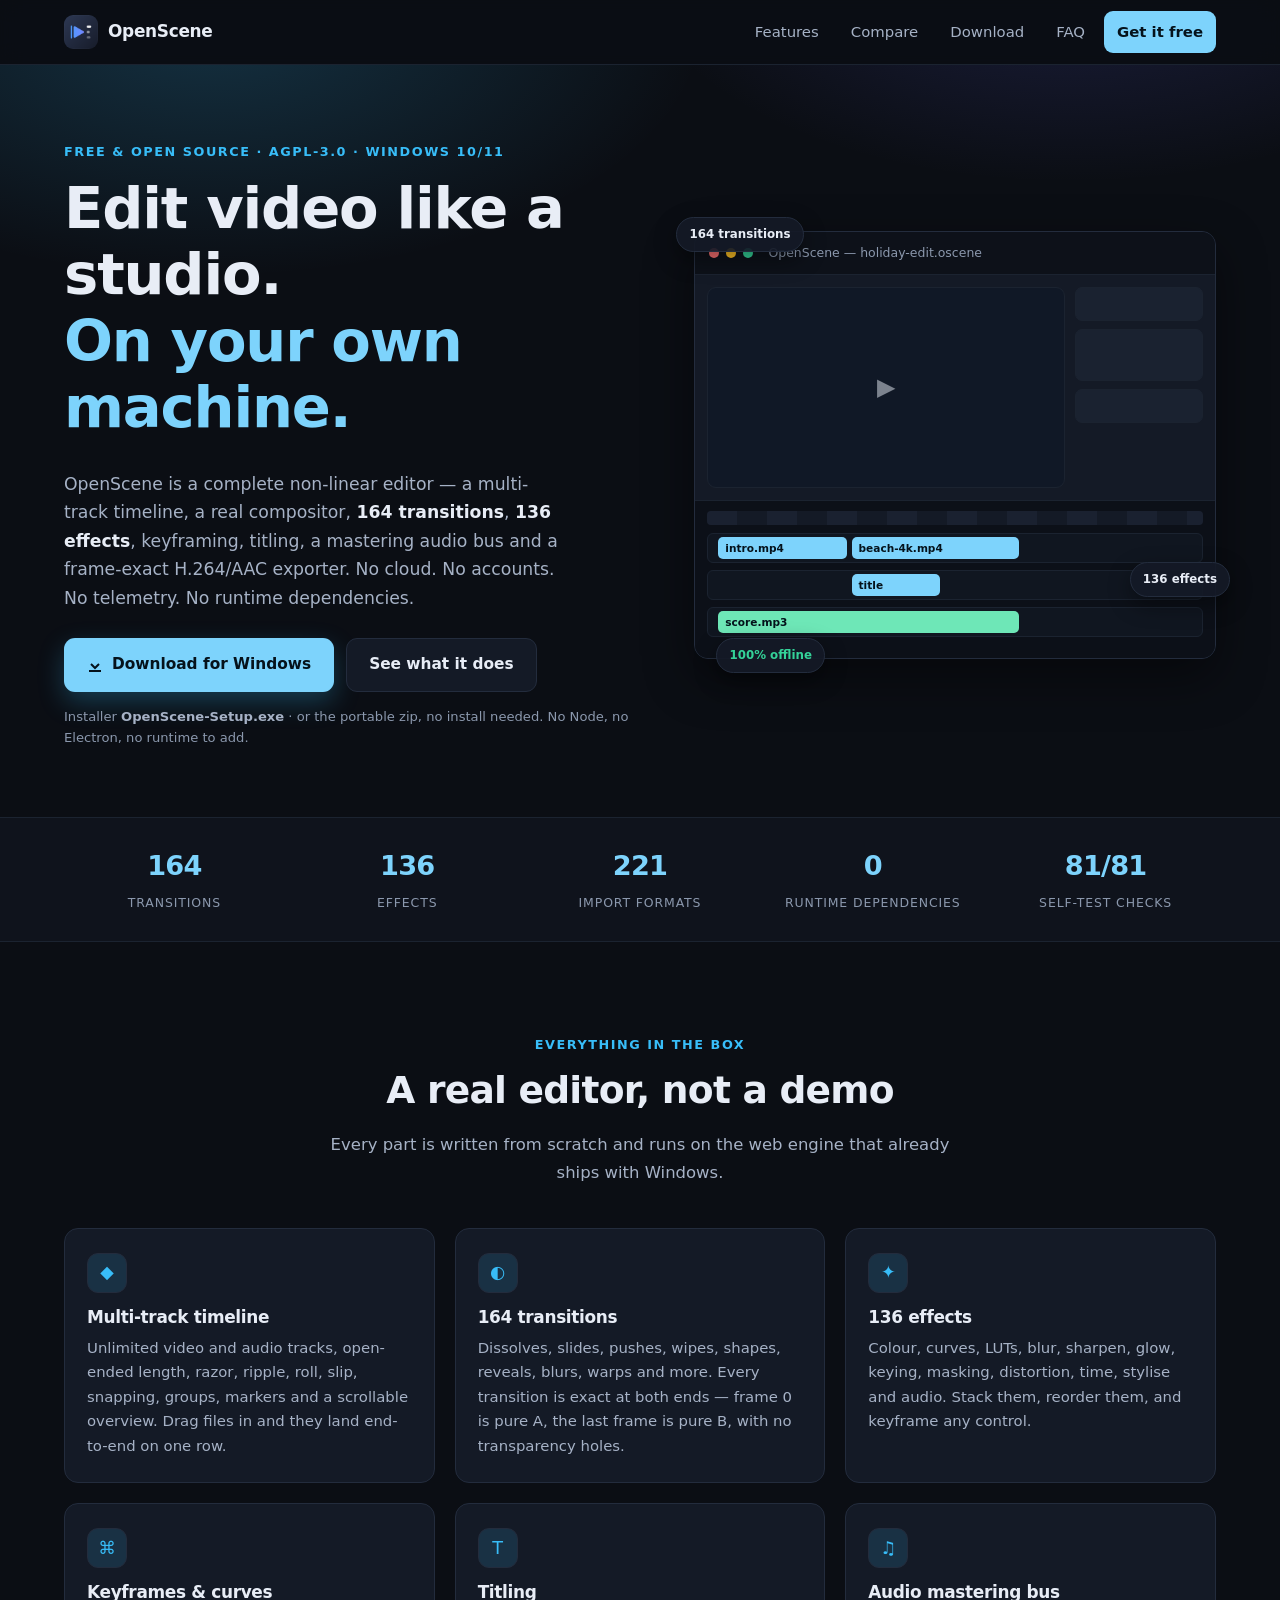
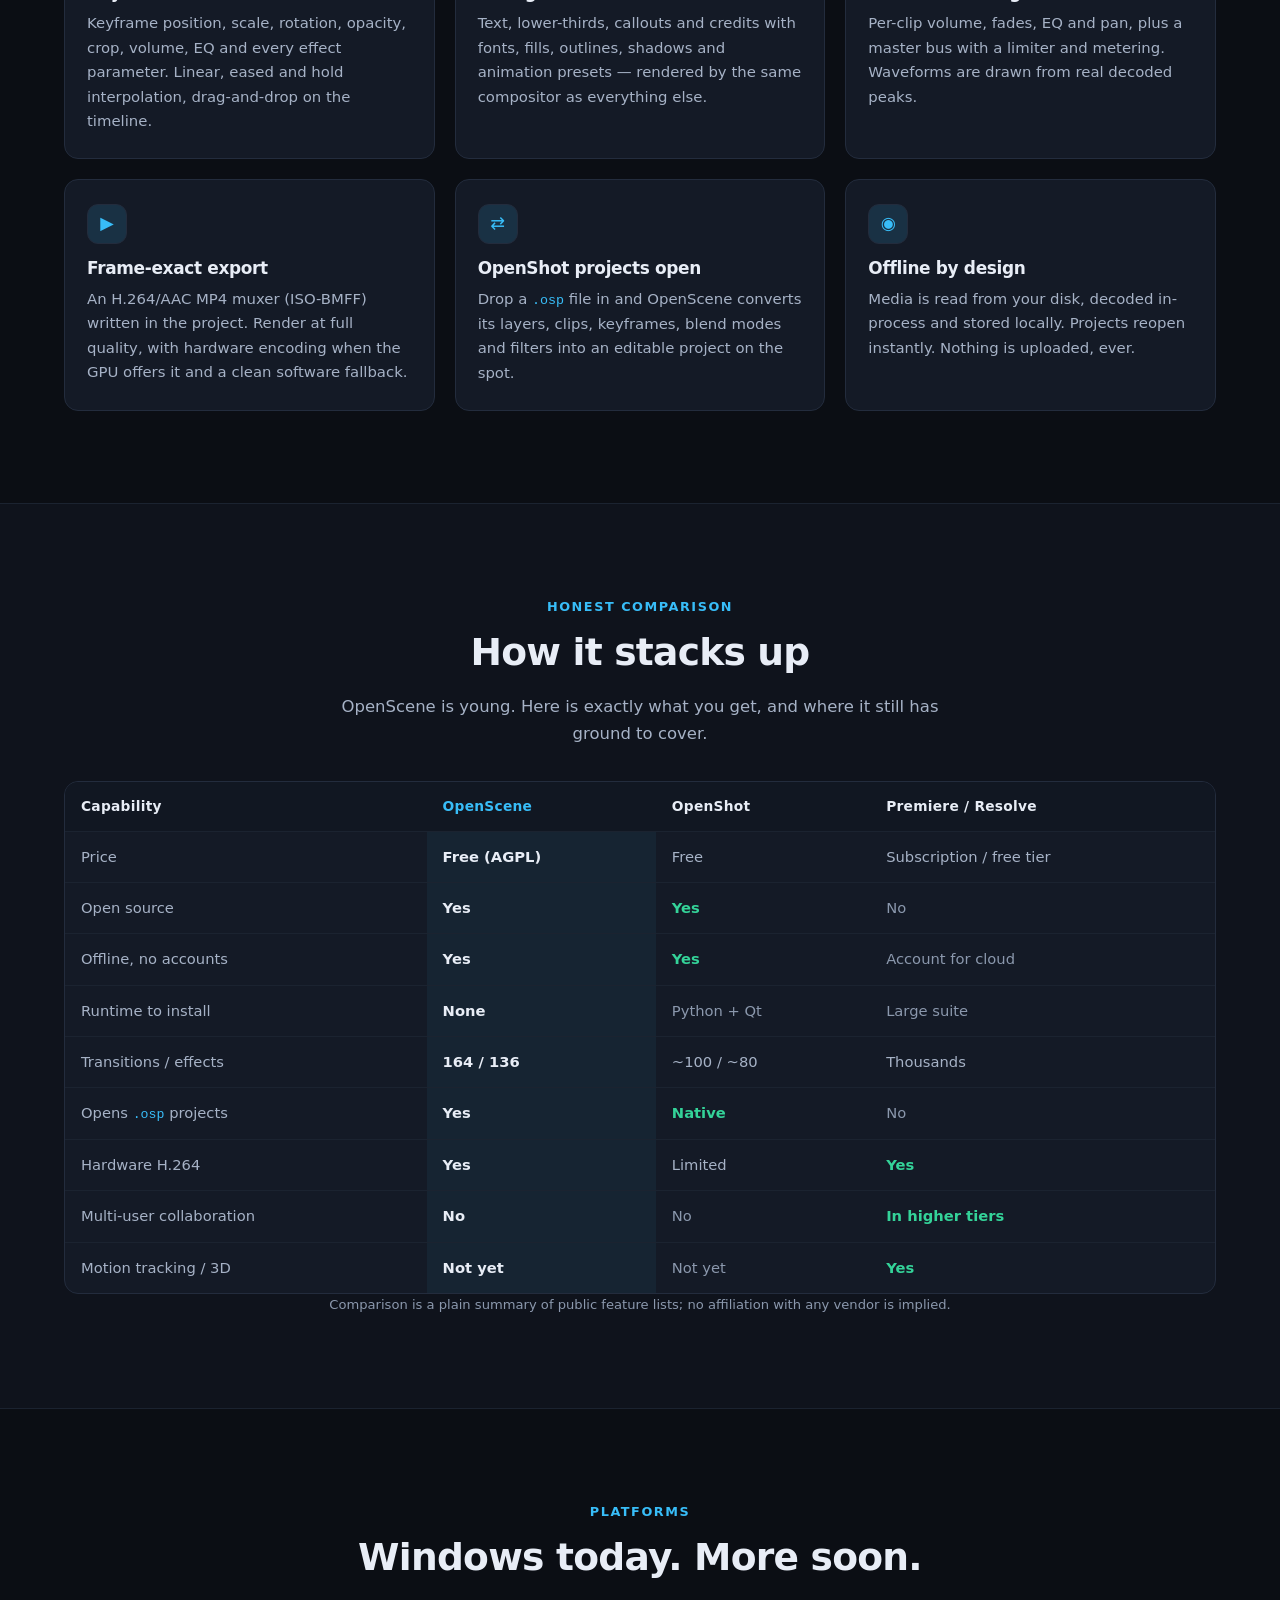
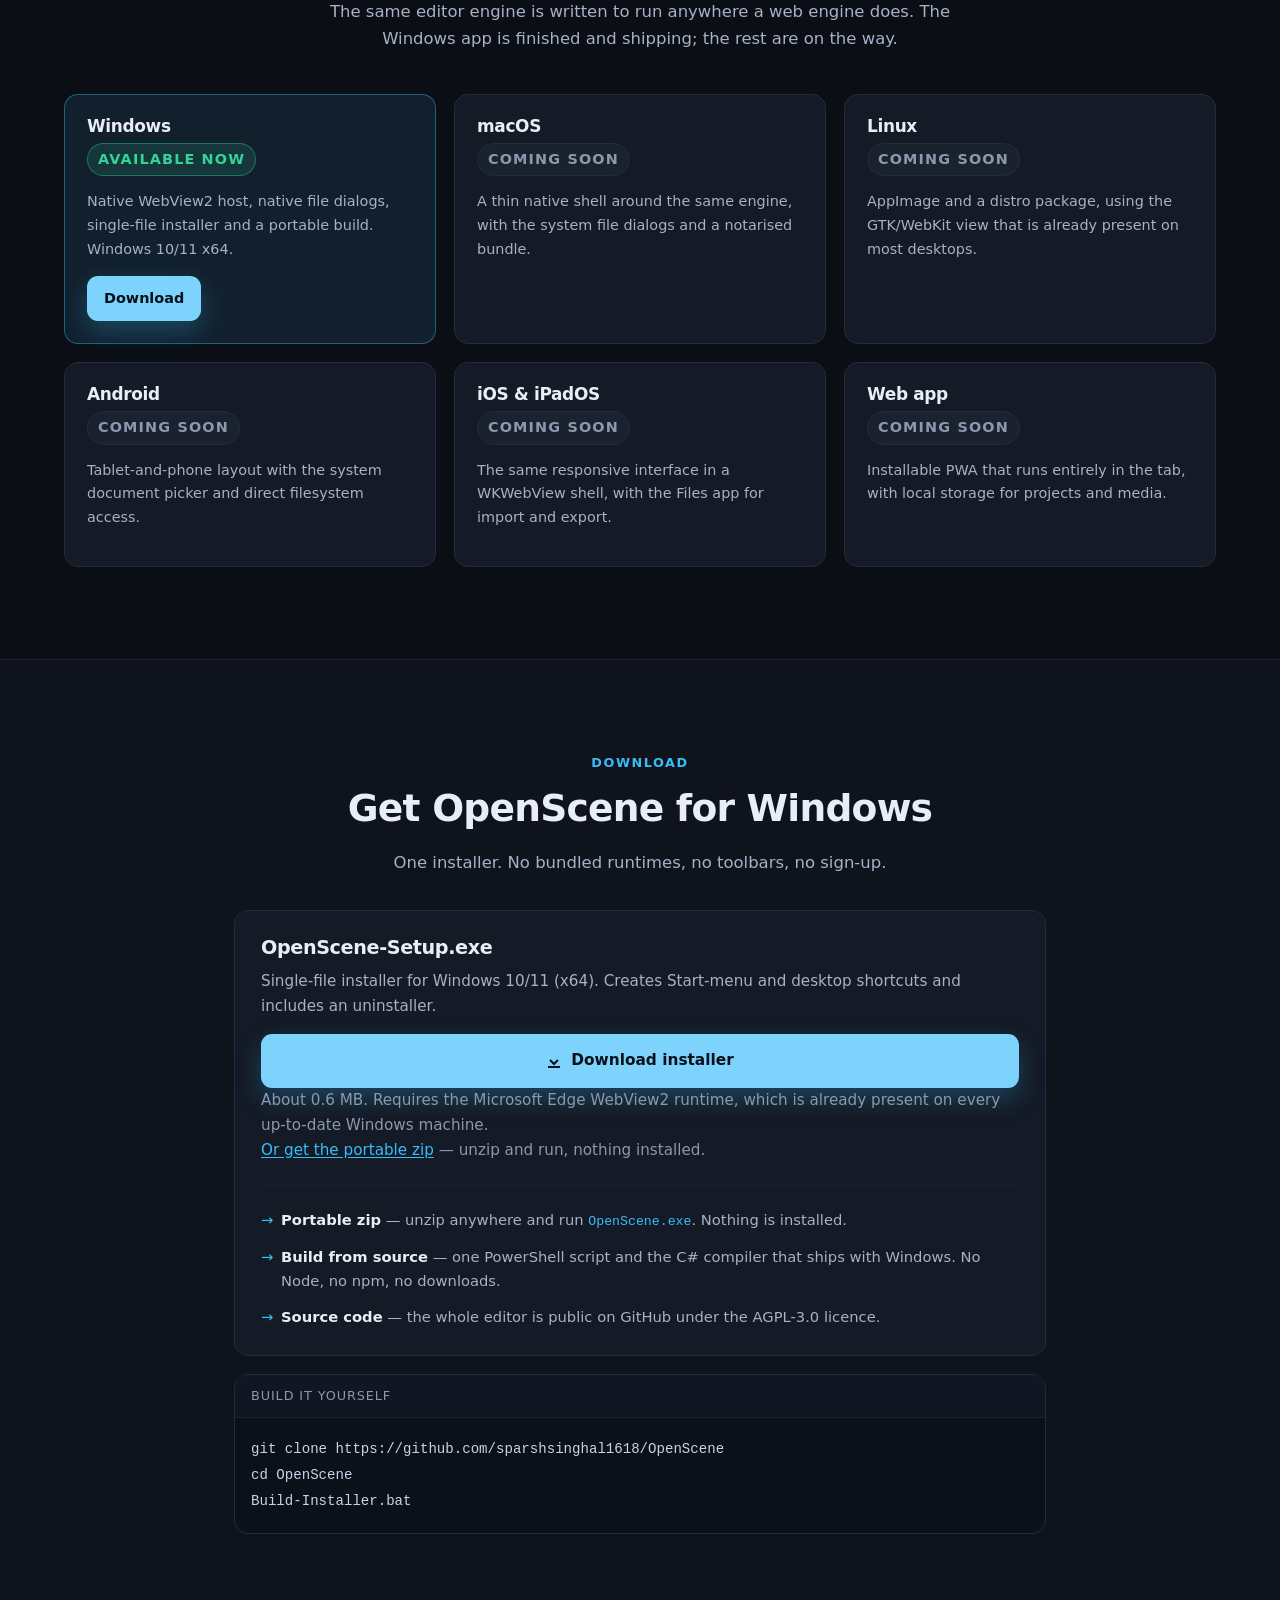
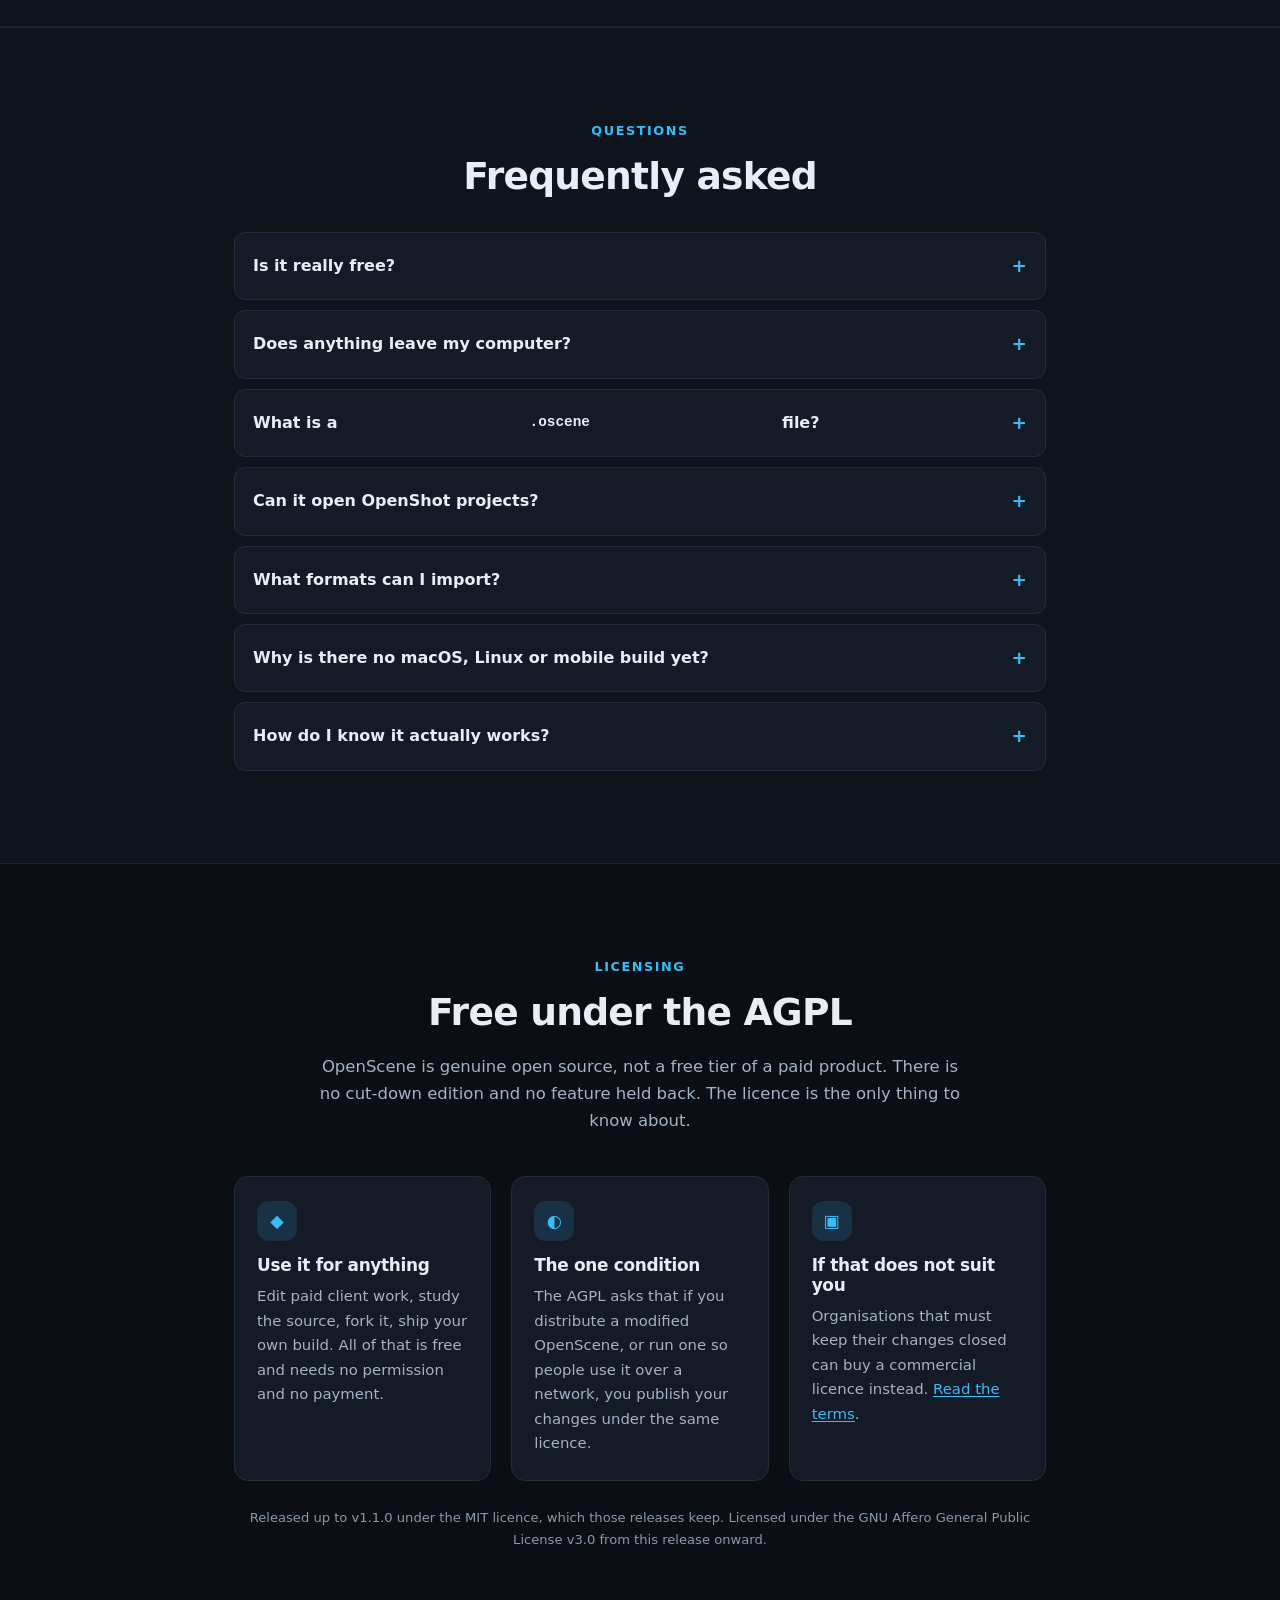
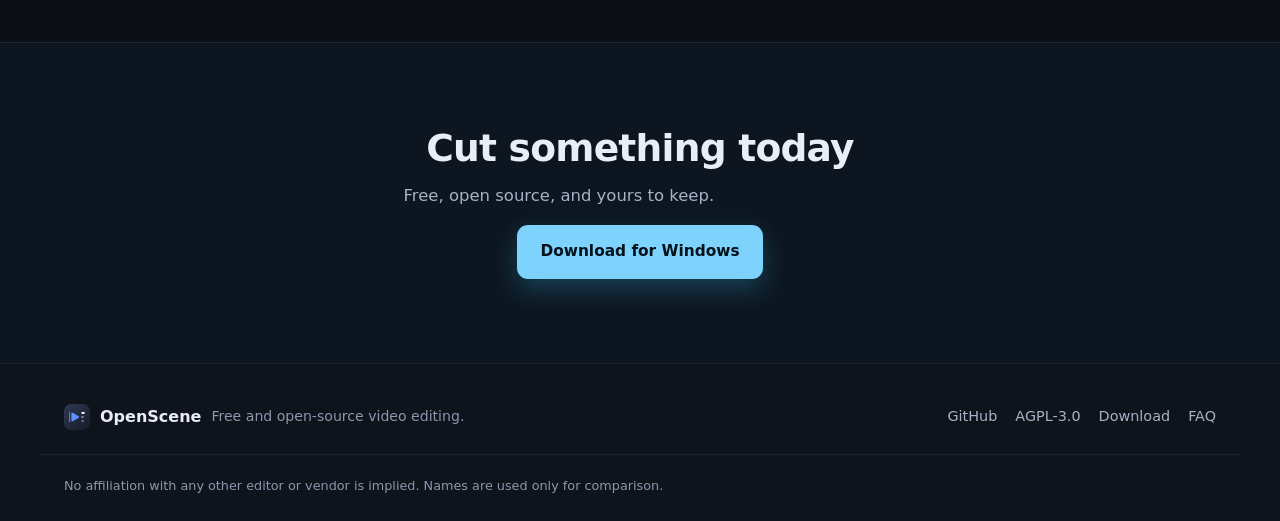
==== commit 91a116e6: "Relicense to AGPL-3.0 and add the CLA that makes dual licensing possible OpenScene was MIT-licensed," ====
--- a/docs/index.html
+++ b/docs/index.html
@@ -22,7 +22,7 @@
 <link rel="icon" href="icons/favicon-16.png" sizes="16x16" />
 <link rel="apple-touch-icon" href="icons/apple-touch-icon-180.png" />
 <link rel="manifest" href="manifest.webmanifest" />
-<link rel="stylesheet" href="site.css?v=5" />
+<link rel="stylesheet" href="site.css?v=6" />
 </head>
 <body>
 
@@ -60,7 +60,7 @@
   <div class="hero-glow" aria-hidden="true"></div>
   <div class="wrap hero-in">
     <div class="hero-copy">
-      <p class="eyebrow">Free &amp; open source · MIT licence · Windows 10/11</p>
+      <p class="eyebrow">Free &amp; open source · AGPL-3.0 · Windows 10/11</p>
       <h1>Edit video like a studio.<br /><span class="grad">On your own machine.</span></h1>
       <p class="lede">
         OpenScene is a complete non-linear editor — a multi-track timeline, a real
@@ -181,7 +181,7 @@
           <tr><th>Capability</th><th class="us">OpenScene</th><th>OpenShot</th><th>Premiere / Resolve</th></tr>
         </thead>
         <tbody>
-          <tr><td>Price</td><td class="us">Free (MIT)</td><td>Free</td><td>Subscription / free tier</td></tr>
+          <tr><td>Price</td><td class="us">Free (AGPL)</td><td>Free</td><td>Subscription / free tier</td></tr>
           <tr><td>Open source</td><td class="us yes">Yes</td><td class="yes">Yes</td><td class="no">No</td></tr>
           <tr><td>Offline, no accounts</td><td class="us yes">Yes</td><td class="yes">Yes</td><td class="no dont">Account for cloud</td></tr>
           <tr><td>Runtime to install</td><td class="us yes">None</td><td class="no">Python + Qt</td><td class="no">Large suite</td></tr>
@@ -260,7 +260,7 @@
       <ul class="dl-alt">
         <li><b>Portable zip</b> — unzip anywhere and run <code>OpenScene.exe</code>. Nothing is installed.</li>
         <li><b>Build from source</b> — one PowerShell script and the C# compiler that ships with Windows. No Node, no npm, no downloads.</li>
-        <li><b>Source code</b> — the whole editor is public on GitHub under the MIT licence.</li>
+        <li><b>Source code</b> — the whole editor is public on GitHub under the AGPL-3.0 licence.</li>
       </ul>
     </div>
 
@@ -281,7 +281,7 @@
     <div class="faq">
       <details>
         <summary>Is it really free?</summary>
-        <p>Yes. OpenScene is released under the MIT licence. Use it commercially, modify it, ship it — no cost and no permission needed.</p>
+        <p>Yes. OpenScene is released under the AGPL-3.0 and costs nothing. Use it for paid work, modify it, and share it freely. The one condition is that if you distribute a modified version, or run one as a network service, you publish your changes under the same licence. Companies that cannot accept that can buy a <a class="inline-link" href="#licensing">commercial licence</a>.</p>
       </details>
       <details>
         <summary>Does anything leave my computer?</summary>
@@ -308,6 +308,41 @@
         <p>It ships with an end-to-end acceptance suite that exercises the model, the compositor, the exporter, the muxer and the project formats. It currently reports 81 passed, 0 failed — you can run it from the Help menu.</p>
       </details>
     </div>
+  </div>
+</section>
+
+<!-- ------------------------------------------------ licensing -->
+<section class="section" id="licensing">
+  <div class="wrap narrow">
+    <p class="eyebrow center">Licensing</p>
+    <h2 class="center">Free under the AGPL</h2>
+    <p class="sub center">
+      OpenScene is genuine open source, not a free tier of a paid product. There is no
+      cut-down edition and no feature held back. The licence is the only thing to know about.
+    </p>
+
+    <div class="grid">
+      <article class="card">
+        <div class="ico">◆</div>
+        <h3>Use it for anything</h3>
+        <p>Edit paid client work, study the source, fork it, ship your own build. All of that is free and needs no permission and no payment.</p>
+      </article>
+      <article class="card">
+        <div class="ico">◐</div>
+        <h3>The one condition</h3>
+        <p>The AGPL asks that if you distribute a modified OpenScene, or run one so people use it over a network, you publish your changes under the same licence.</p>
+      </article>
+      <article class="card">
+        <div class="ico">▣</div>
+        <h3>If that does not suit you</h3>
+        <p>Organisations that must keep their changes closed can buy a commercial licence instead. <a class="inline-link" href="https://github.com/sparshsinghal1618/OpenScene/blob/master/LICENSING.md">Read the terms</a>.</p>
+      </article>
+    </div>
+
+    <p class="micro center" style="margin-top:26px">
+      Released up to v1.1.0 under the MIT licence, which those releases keep. Licensed under the
+      GNU Affero General Public License v3.0 from this release onward.
+    </p>
   </div>
 </section>
 
@@ -331,7 +366,7 @@
     </div>
     <div class="foot-links">
       <a href="https://github.com/sparshsinghal1618/OpenScene">GitHub</a>
-      <a href="https://github.com/sparshsinghal1618/OpenScene/blob/master/LICENSE">MIT licence</a>
+      <a href="https://github.com/sparshsinghal1618/OpenScene/blob/master/LICENSE">AGPL-3.0</a>
       <a href="#download">Download</a>
       <a href="#faq">FAQ</a>
     </div>
